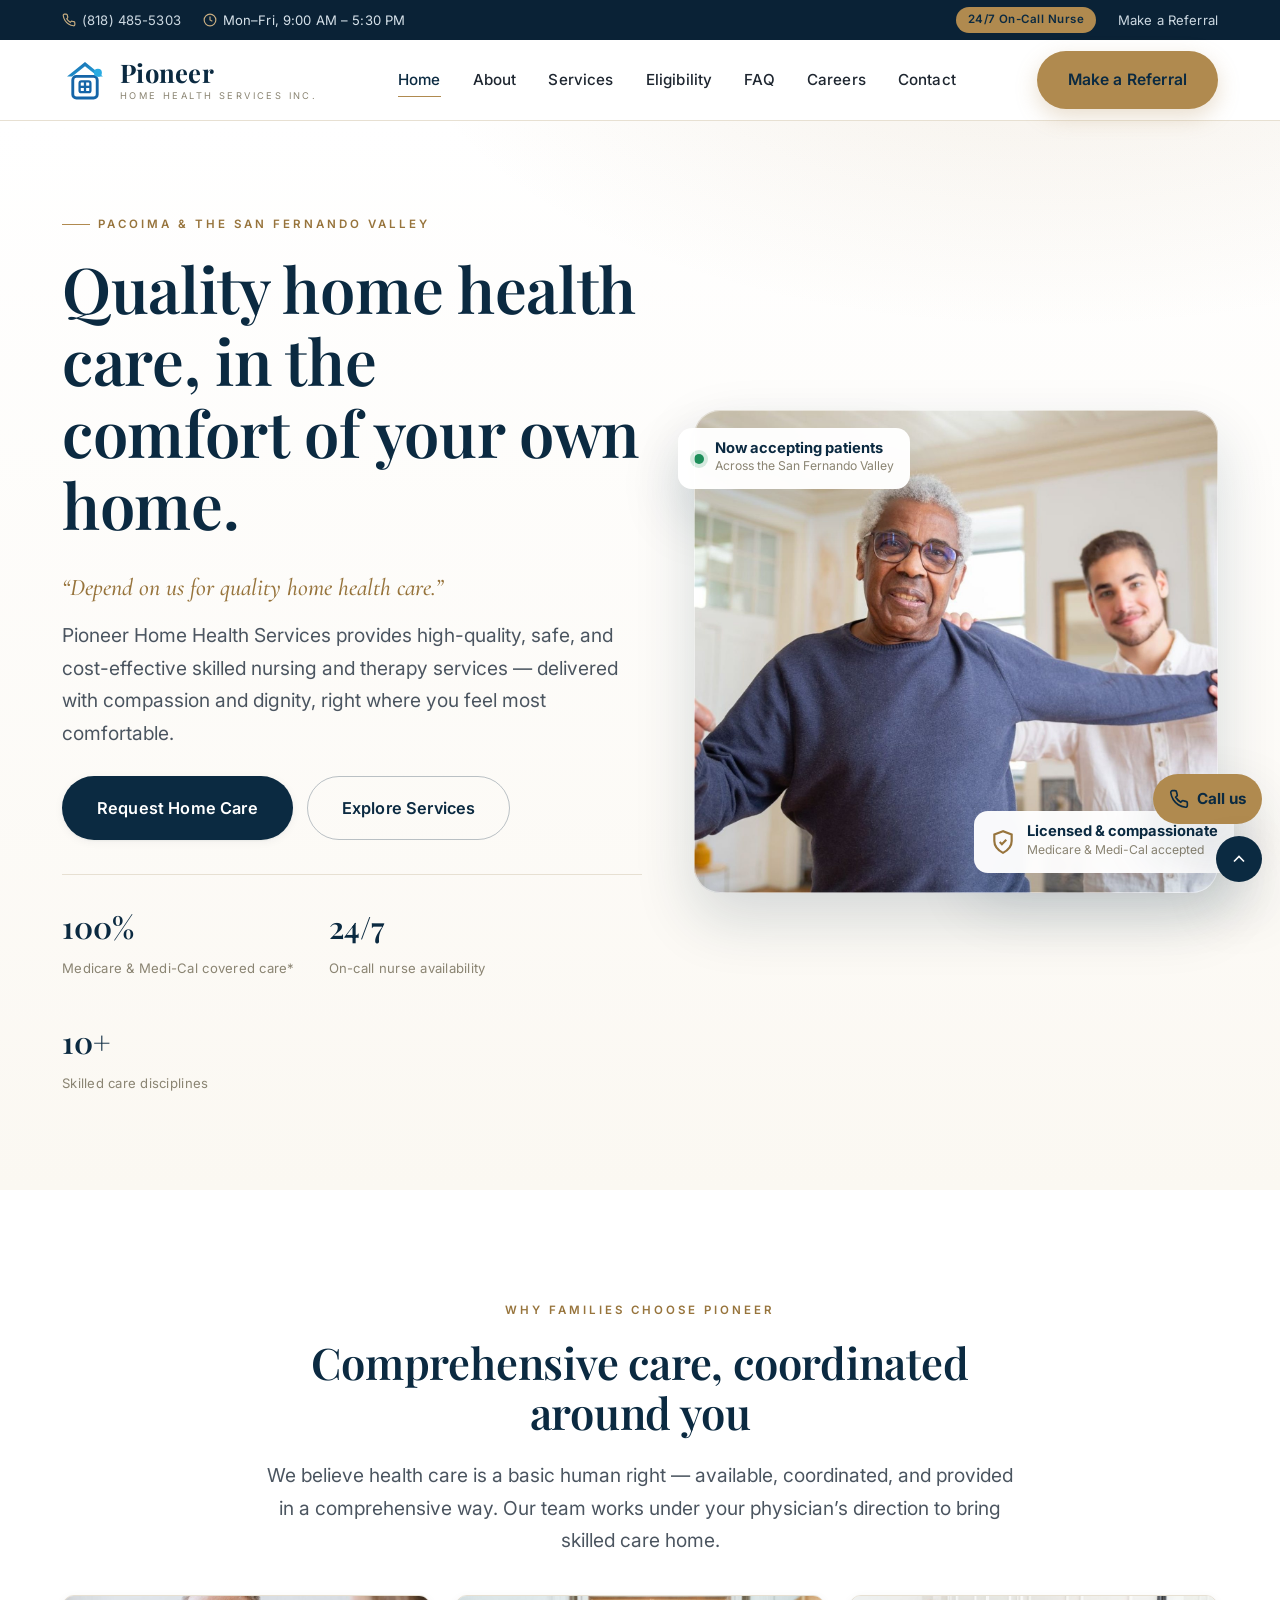
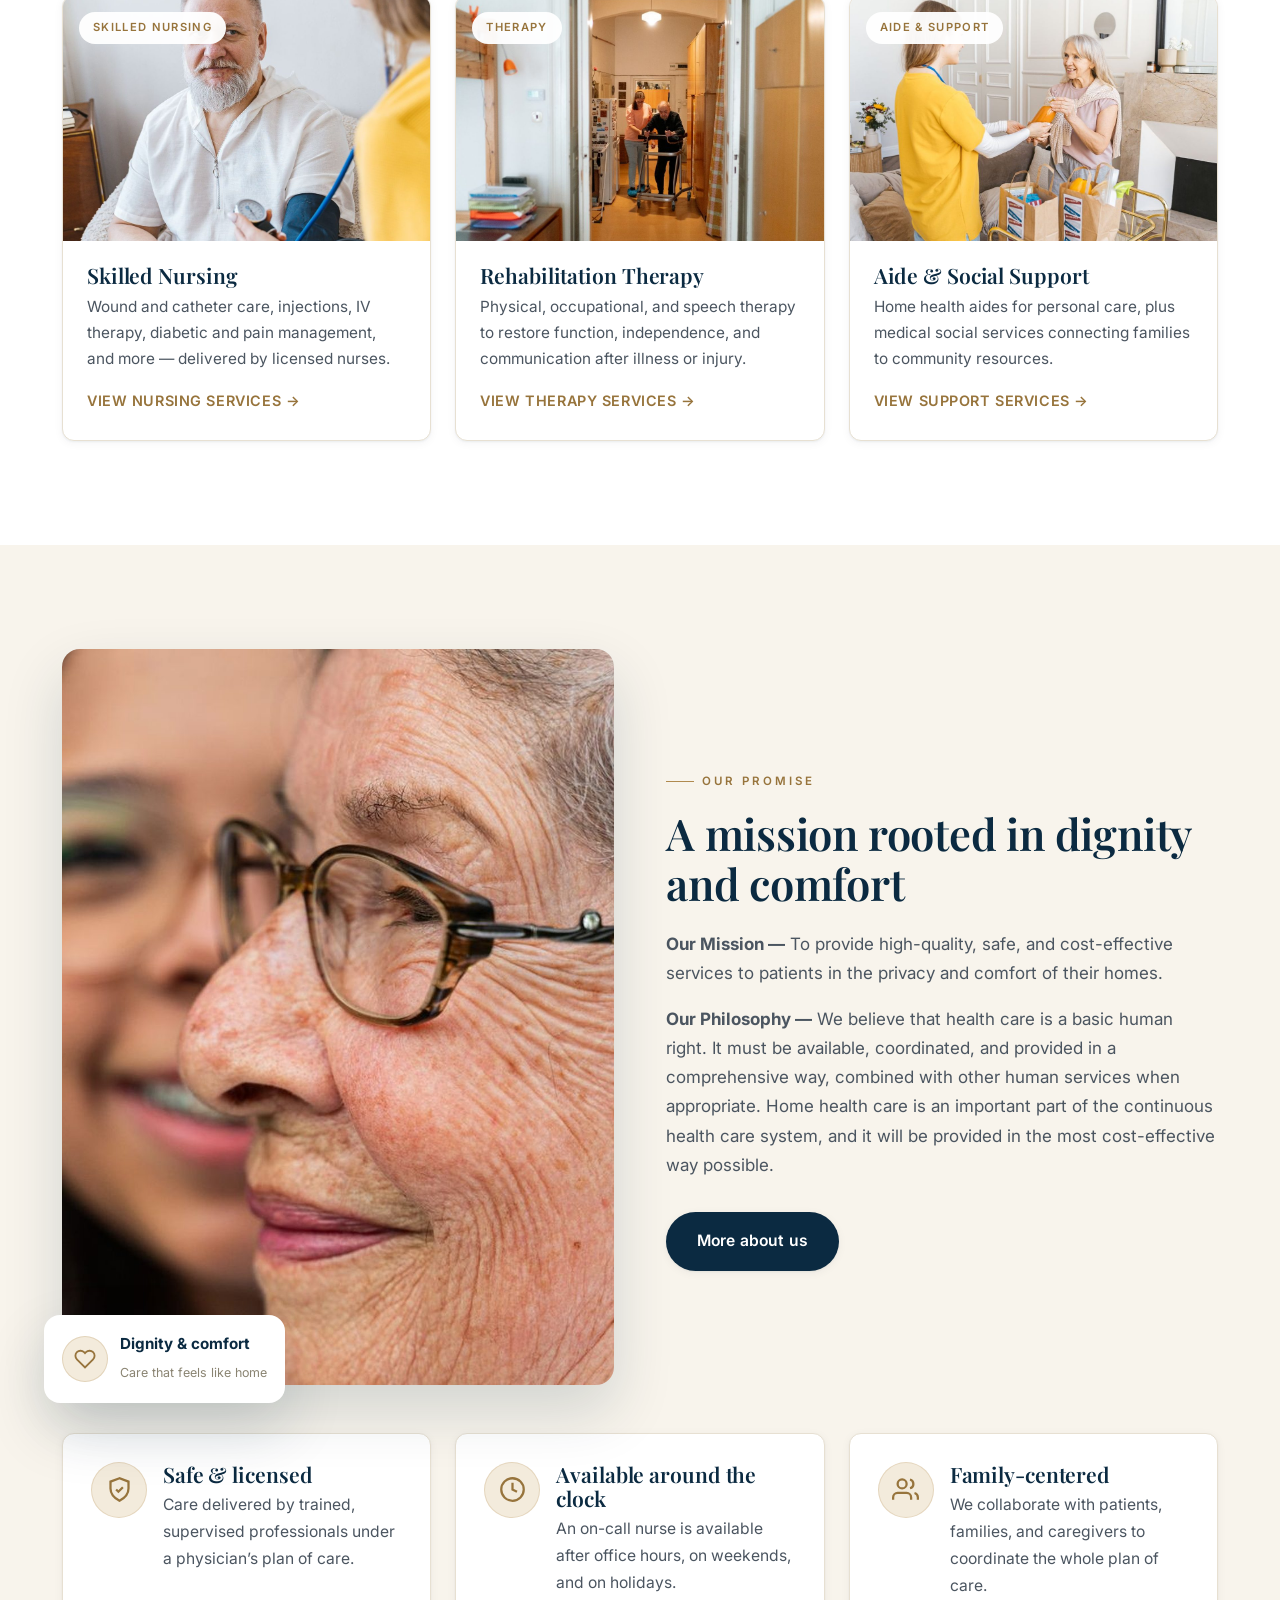
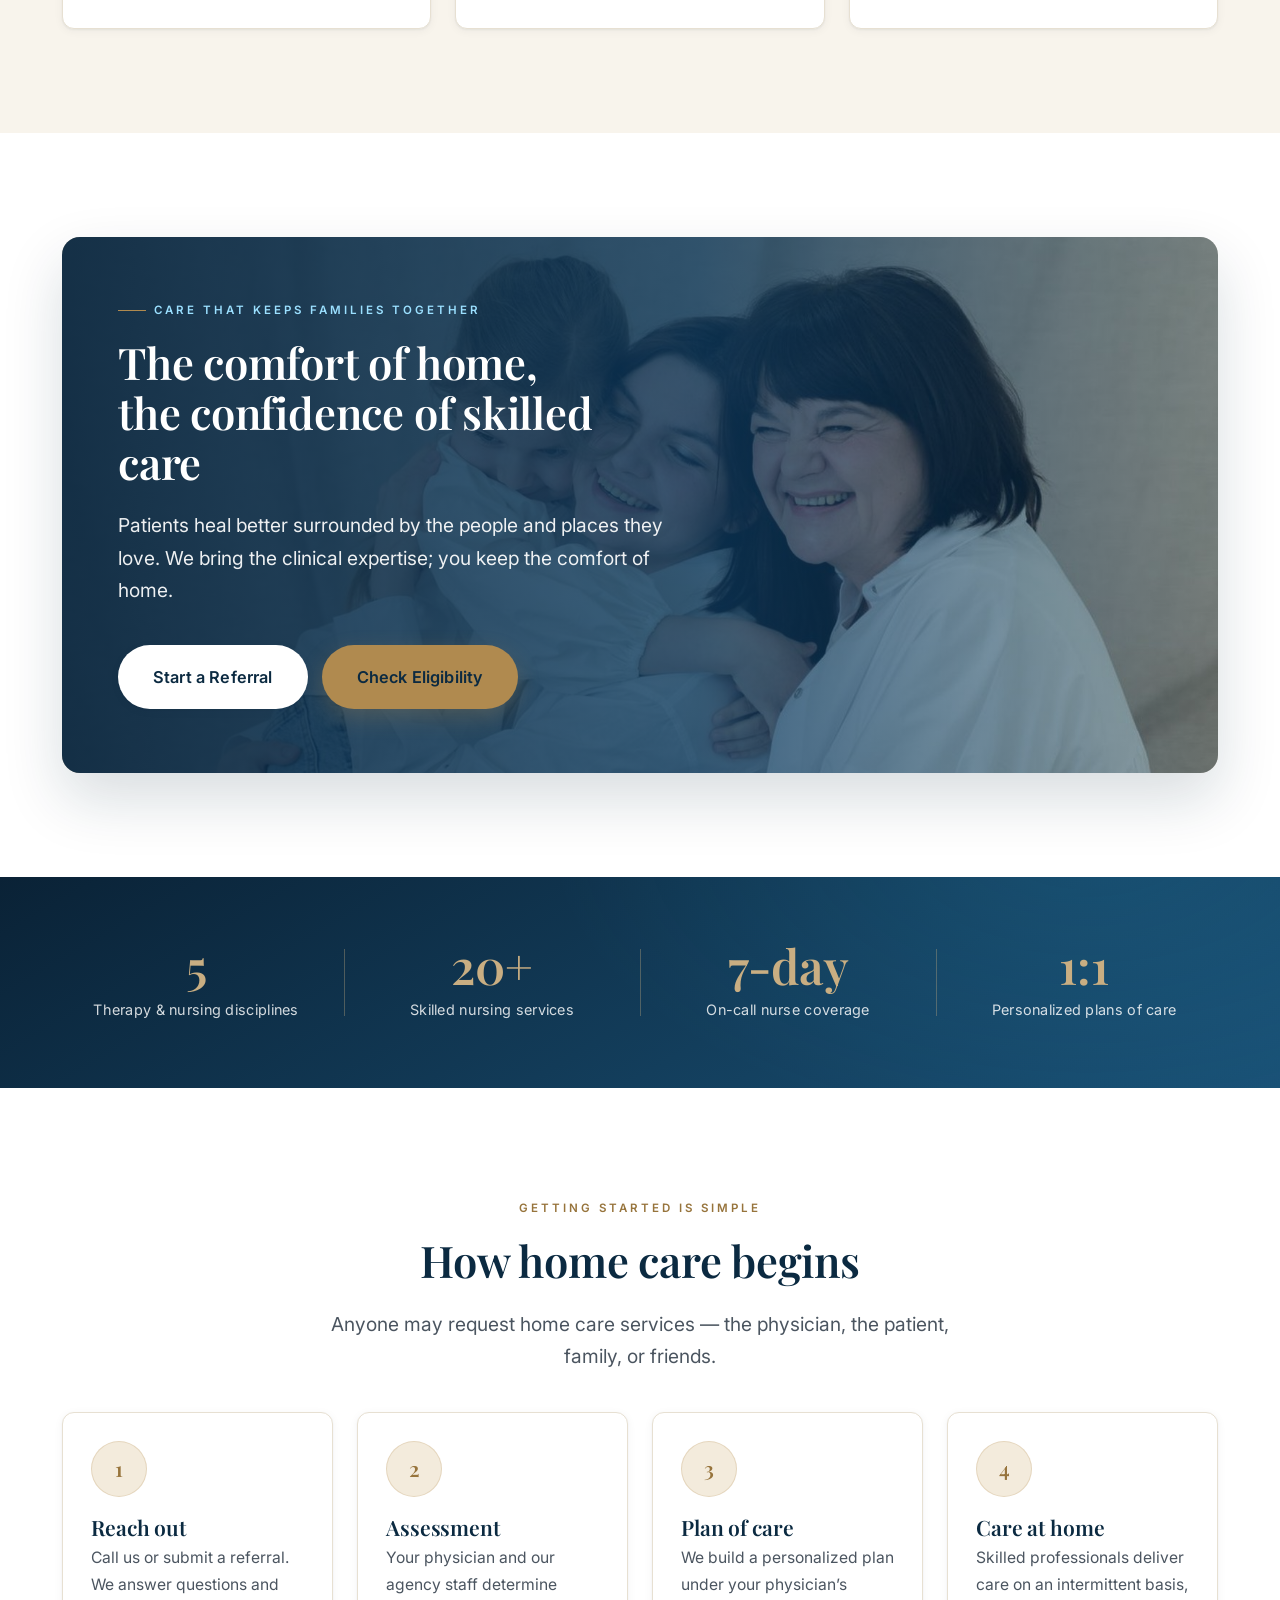
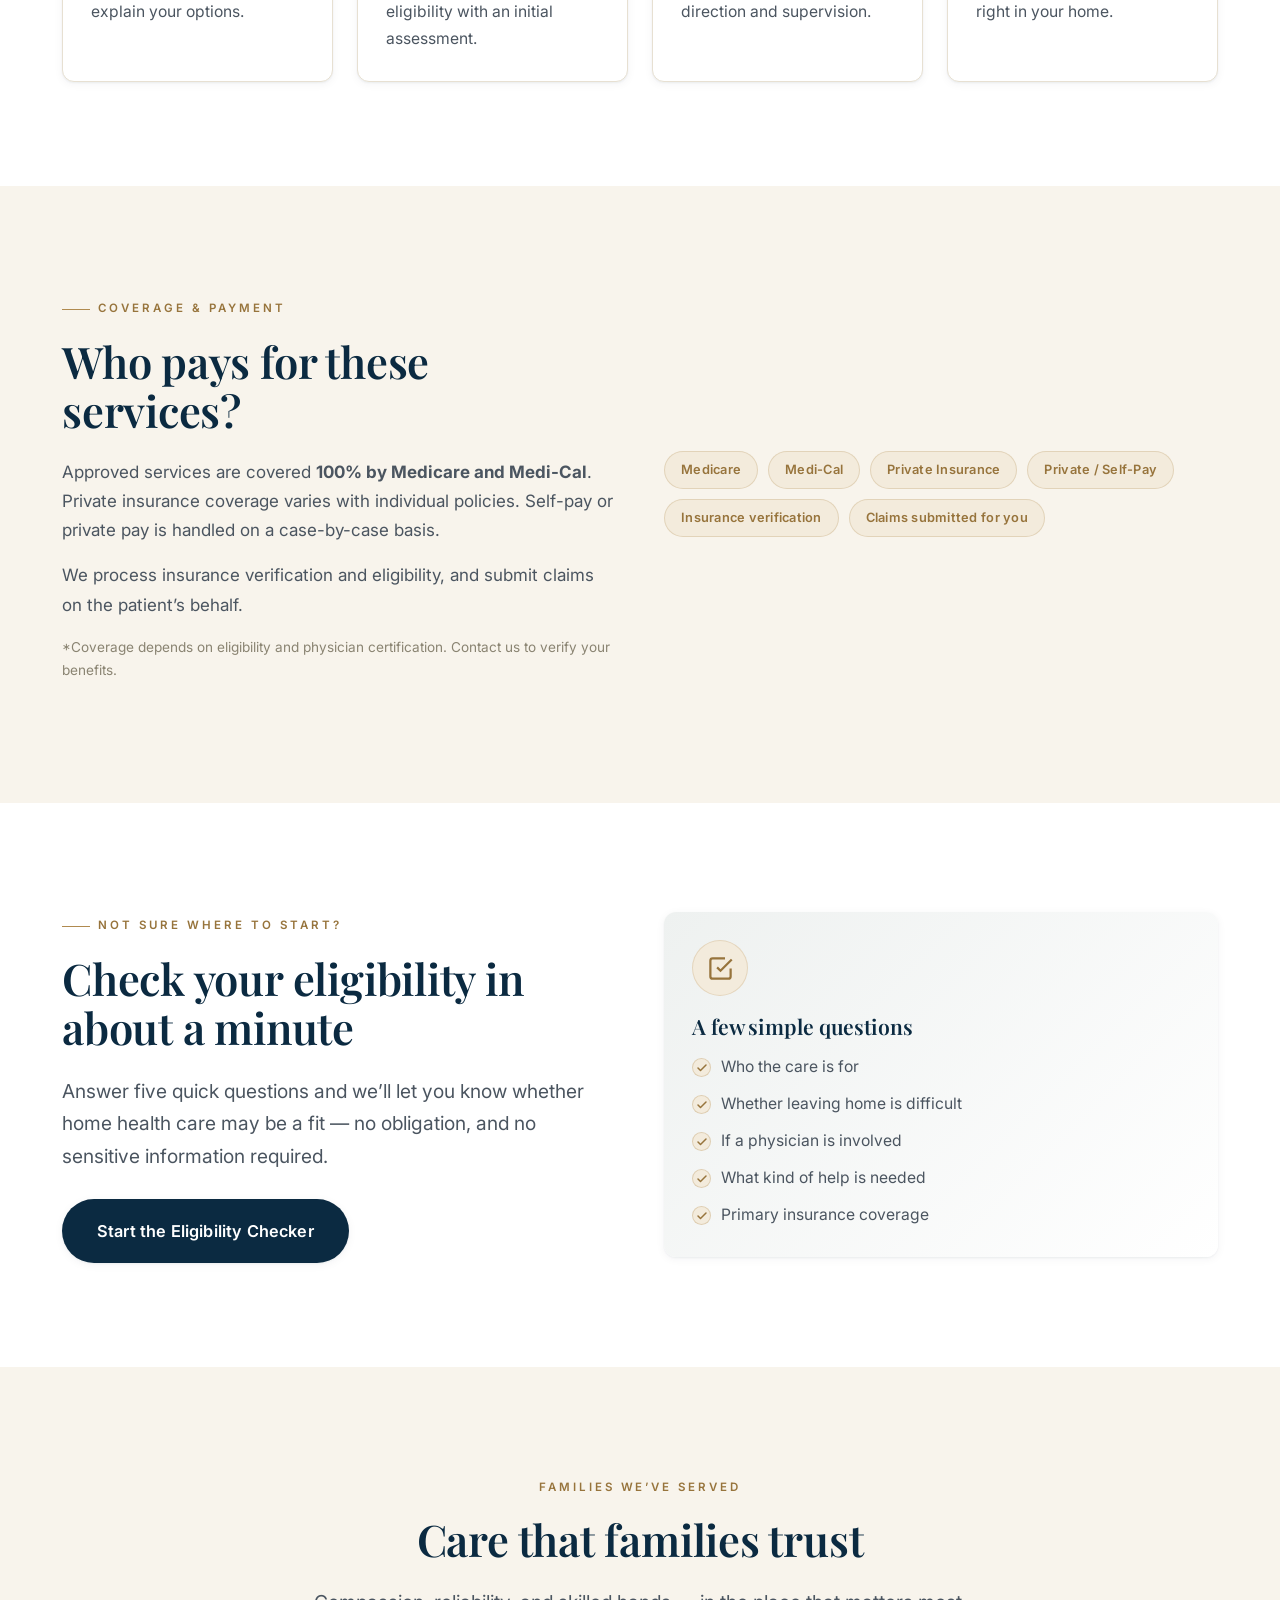
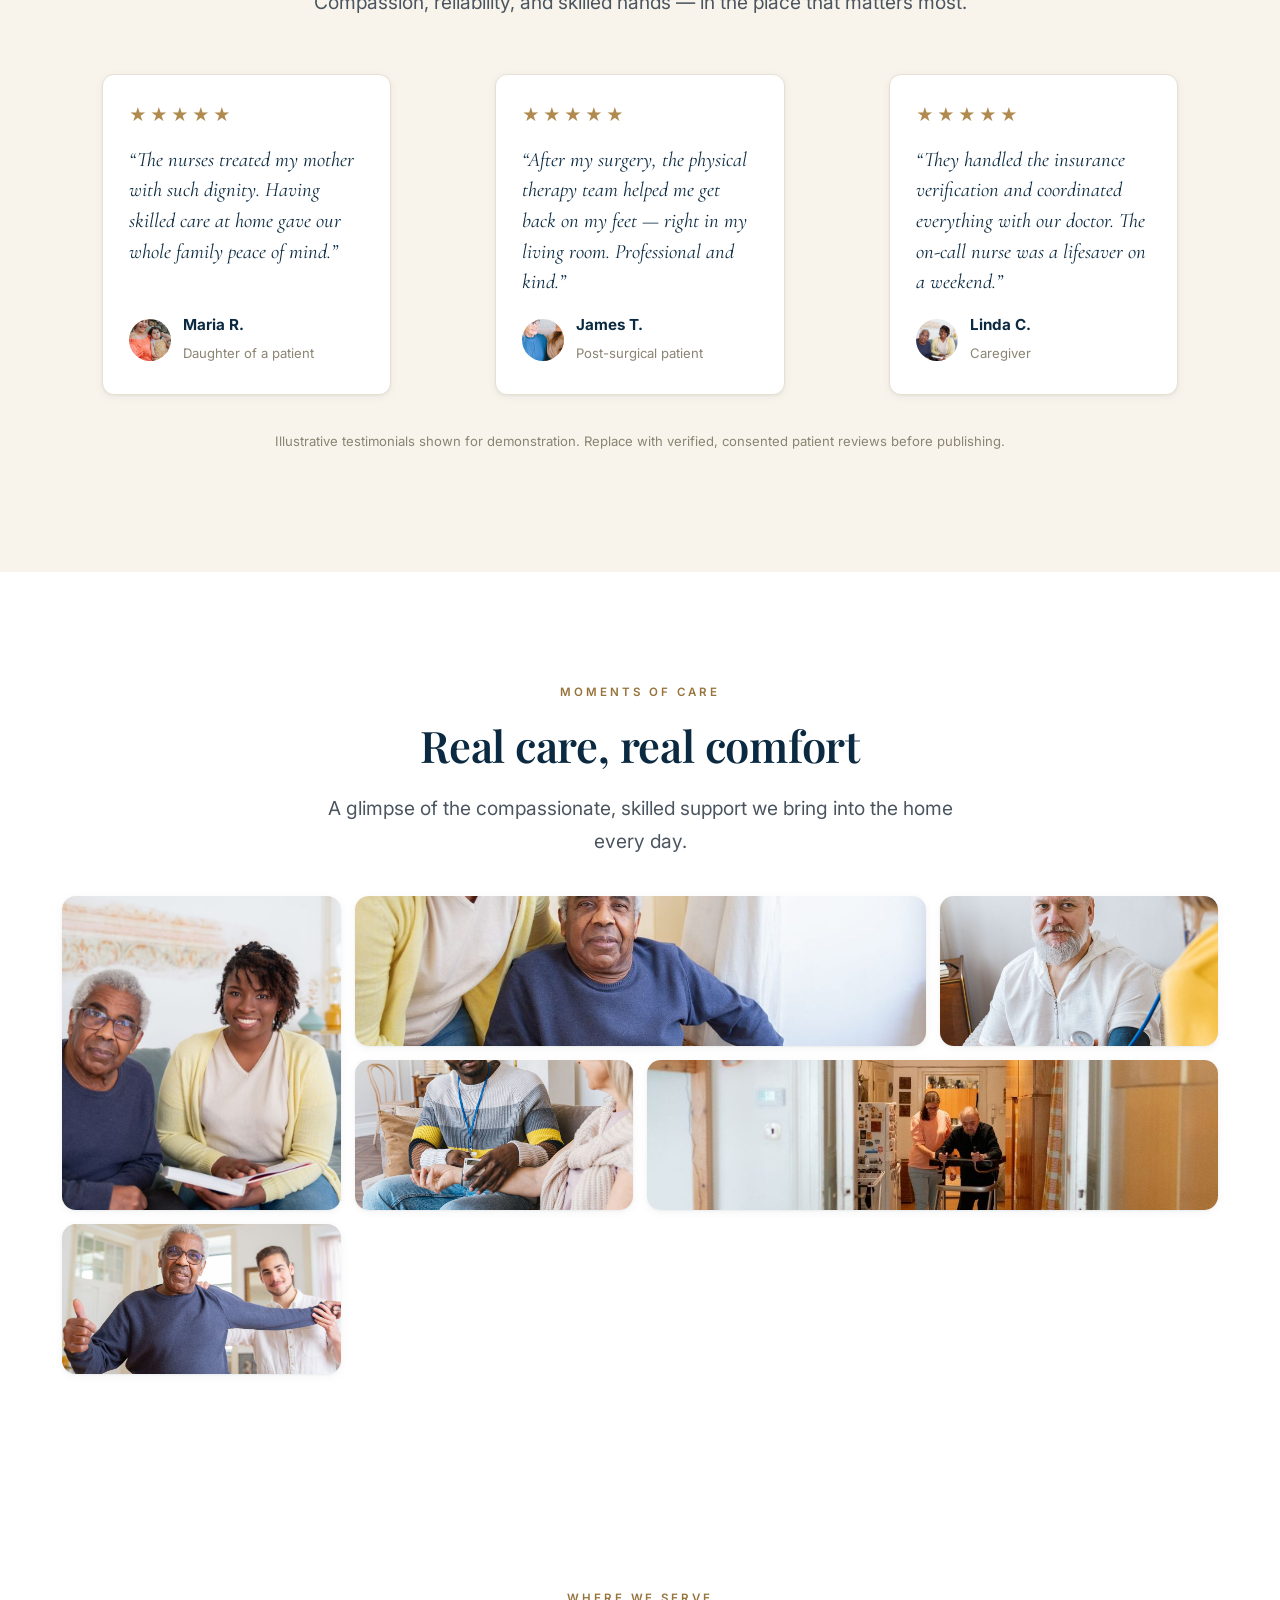
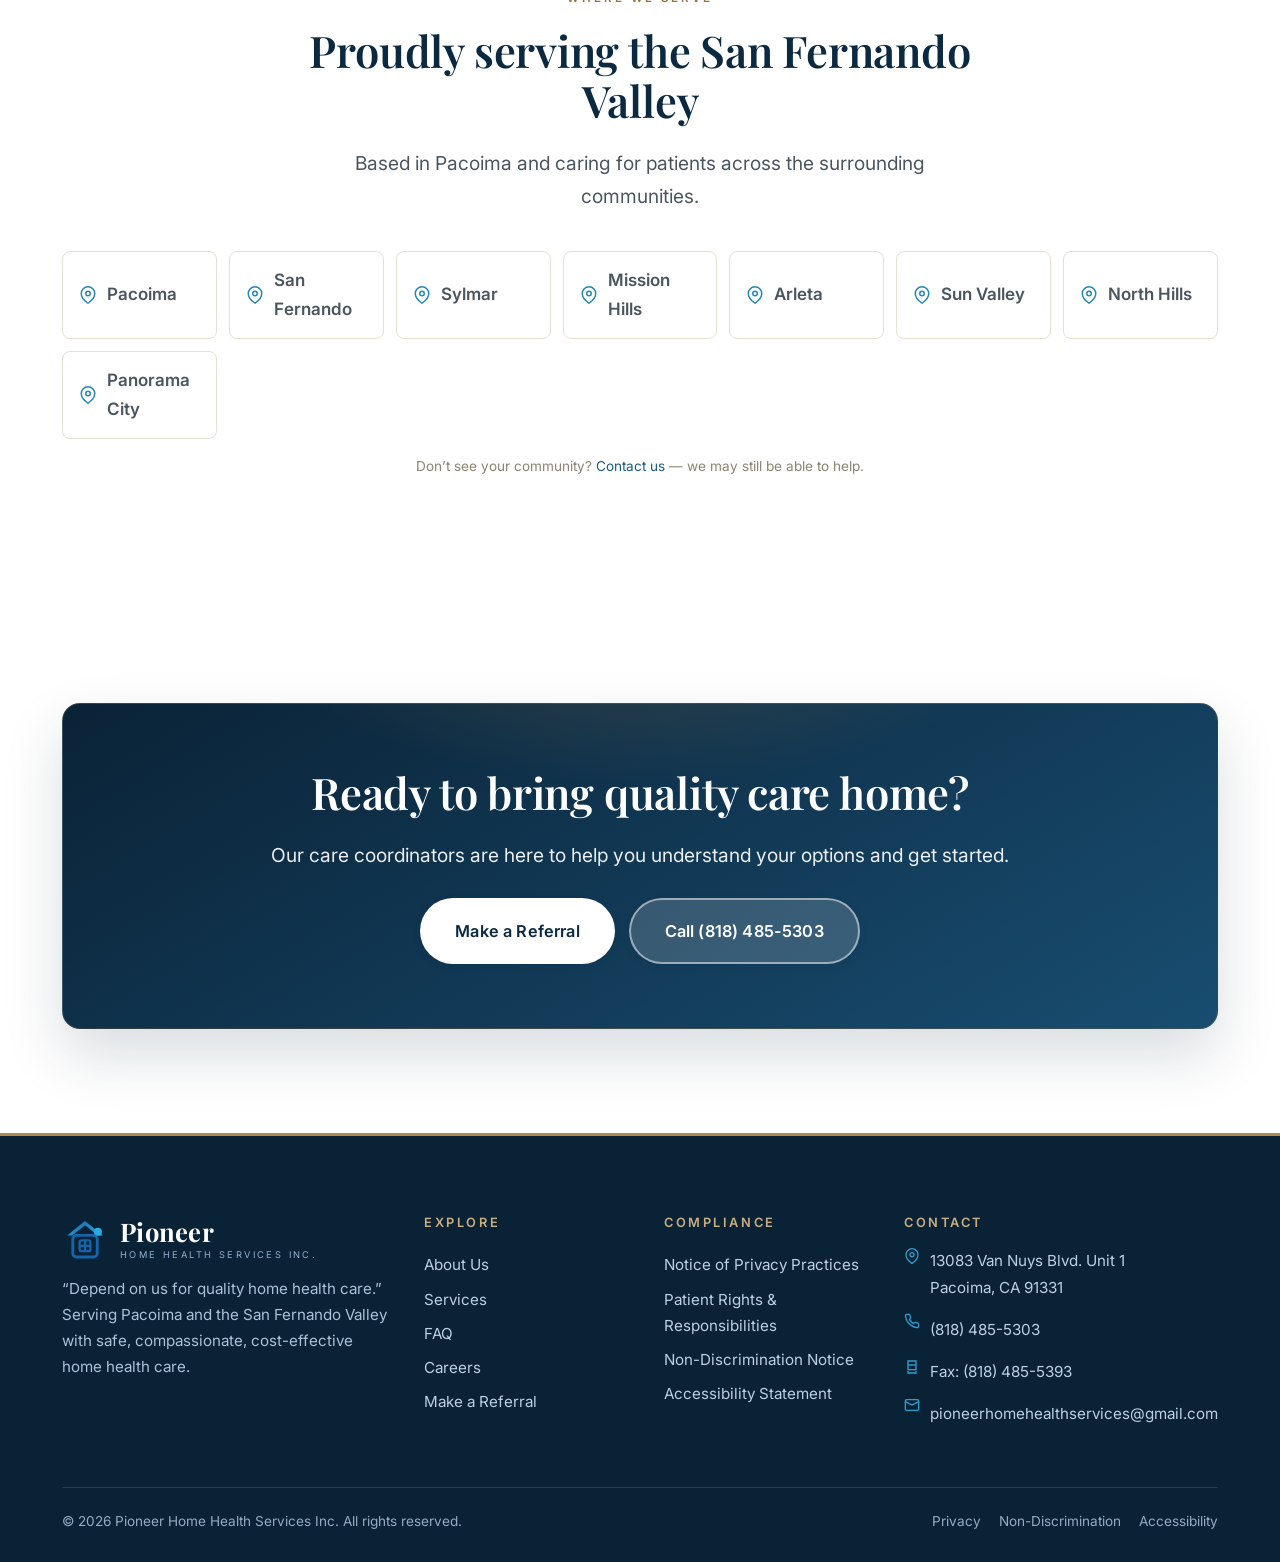
==== index.html @ 9b0f0564 "Pioneer Home Health Services — luxury website Static marketing/intake site: serif luxury design, rea" ====
<!DOCTYPE html>
<html lang="en">
<head>
<meta charset="UTF-8">
<meta name="viewport" content="width=device-width, initial-scale=1">
<title>Pioneer Home Health Services Inc. | Quality Home Health Care in Pacoima, CA</title>
<meta name="description" content="Pioneer Home Health Services Inc. provides high-quality, safe, cost-effective skilled nursing, physical, occupational and speech therapy, and home health aide care in the comfort of your home. Serving Pacoima and the San Fernando Valley.">
<meta name="theme-color" content="#1565A8">
<link rel="icon" href="assets/img/logo.svg" type="image/svg+xml">
<link rel="preconnect" href="https://fonts.googleapis.com">
<link rel="preconnect" href="https://fonts.gstatic.com" crossorigin>
<link href="https://fonts.googleapis.com/css2?family=Cormorant+Garamond:wght@500;600;700&family=Inter:wght@400;500;600;700&family=Playfair+Display:wght@500;600;700;800&display=swap" rel="stylesheet">
<link rel="stylesheet" href="assets/css/styles.css">
<script type="application/ld+json">
{
  "@context":"https://schema.org",
  "@type":"HomeAndConstructionBusiness",
  "additionalType":"https://schema.org/MedicalBusiness",
  "name":"Pioneer Home Health Services Inc.",
  "description":"Quality home health care including skilled nursing and therapy services.",
  "telephone":"+1-818-485-5303",
  "faxNumber":"+1-818-485-5393",
  "email":"pioneerhomehealthservices@gmail.com",
  "address":{"@type":"PostalAddress","streetAddress":"13083 Van Nuys Blvd. Unit 1","addressLocality":"Pacoima","addressRegion":"CA","postalCode":"91331","addressCountry":"US"},
  "openingHours":"Mo-Fr 09:00-17:30",
  "slogan":"Depend on us for quality home health care"
}
</script>
</head>
<body>
<a class="skip-link" href="#main">Skip to main content</a>

<!-- ===== HEADER ===== -->
<header class="site-header">
  <div class="topbar">
    <div class="container">
      <div class="topbar__left">
        <span class="topbar__item"><svg width="14" height="14" viewBox="0 0 24 24" fill="none" stroke="currentColor" stroke-width="2"><path d="M22 16.92v3a2 2 0 0 1-2.18 2 19.79 19.79 0 0 1-8.63-3.07 19.5 19.5 0 0 1-6-6 19.79 19.79 0 0 1-3.07-8.67A2 2 0 0 1 4.11 2h3a2 2 0 0 1 2 1.72c.13.96.36 1.9.7 2.81a2 2 0 0 1-.45 2.11L8.09 9.91a16 16 0 0 0 6 6l1.27-1.27a2 2 0 0 1 2.11-.45c.9.34 1.85.57 2.81.7A2 2 0 0 1 22 16.92z"/></svg><a href="tel:+18184855303">(818) 485-5303</a></span>
        <span class="topbar__item hide-sm"><svg width="14" height="14" viewBox="0 0 24 24" fill="none" stroke="currentColor" stroke-width="2"><circle cx="12" cy="12" r="10"/><polyline points="12 6 12 12 16 14"/></svg> Mon–Fri, 9:00 AM – 5:30 PM</span>
      </div>
      <div class="topbar__left">
        <span class="topbar__badge">24/7 On-Call Nurse</span>
        <span class="topbar__item hide-sm"><a href="referral.html">Make a Referral</a></span>
      </div>
    </div>
  </div>
  <div class="container">
    <nav class="nav" aria-label="Primary">
      <a class="brand" href="index.html" aria-label="Pioneer Home Health Services — Home">
        <img src="assets/img/logo.svg" alt="">
        <span class="brand__txt">
          <span class="brand__name">Pioneer</span>
          <span class="brand__sub">Home Health Services Inc.</span>
        </span>
      </a>
      <ul class="nav__links">
        <li><a href="index.html">Home</a></li>
        <li><a href="about.html">About</a></li>
        <li><a href="services.html">Services</a></li><li><a href="eligibility.html">Eligibility</a></li>
        <li><a href="faq.html">FAQ</a></li>
        <li><a href="careers.html">Careers</a></li>
        <li><a href="contact.html">Contact</a></li>
        <li><a class="btn btn--cyan" href="referral.html">Make a Referral</a></li>
      </ul>
      <div class="nav__cta">
        <a class="btn btn--cyan" href="referral.html">Make a Referral</a>
        <button class="nav__toggle" aria-label="Open menu" aria-controls="primary-menu" aria-expanded="false"><span></span></button>
      </div>
    </nav>
  </div>
</header>

<main id="main">

  <!-- ===== HERO ===== -->
  <section class="hero">
    <div class="container">
      <div class="hero__grid">
        <div>
          <span class="eyebrow">Pacoima &amp; the San Fernando Valley</span>
          <h1>Quality home health care, in the comfort&nbsp;of your own home.</h1>
          <p class="hero__tag">“Depend on us for quality home health care.”</p>
          <p class="lead">Pioneer Home Health Services provides high-quality, safe, and cost-effective skilled nursing and therapy services — delivered with compassion and dignity, right where you feel most comfortable.</p>
          <div class="hero__cta">
            <a class="btn btn--lg" href="referral.html">Request Home Care</a>
            <a class="btn btn--ghost btn--lg" href="services.html">Explore Services</a>
          </div>
          <div class="hero__trust">
            <div><strong>100%</strong><span>Medicare &amp; Medi-Cal covered care*</span></div>
            <div><strong>24/7</strong><span>On-call nurse availability</span></div>
            <div><strong>10+</strong><span>Skilled care disciplines</span></div>
          </div>
        </div>
        <div class="hero__art">
          <div class="hero__photo-wrap">
            <div class="hero__slideshow" role="img" aria-label="Happy older adults sharing joyful moments with their caregivers at home">
              <img class="hero__slide" src="assets/img/photos/hero.jpg" width="1500" height="1380" alt="">
              <img class="hero__slide" src="assets/img/photos/hero-2.jpg" loading="lazy" width="1500" height="1380" alt="">
              <img class="hero__slide" src="assets/img/photos/hero-3.jpg" loading="lazy" width="1500" height="1380" alt="">
            </div>
            <div class="hero__chip hero__chip--tl">
              <span class="dot-ok" aria-hidden="true"></span>
              <span><strong>Now accepting patients</strong><span>Across the San Fernando Valley</span></span>
            </div>
            <div class="hero__chip hero__chip--br">
              <svg width="26" height="26" viewBox="0 0 24 24" fill="none" stroke="currentColor" stroke-width="2"><path d="M12 2 4 5v6c0 5 3.4 8.5 8 11 4.6-2.5 8-6 8-11V5z"/><path d="m9 12 2 2 4-4"/></svg>
              <span><strong>Licensed &amp; compassionate</strong><span>Medicare &amp; Medi-Cal accepted</span></span>
            </div>
          </div>
        </div>
      </div>
    </div>
  </section>

  <!-- ===== INTRO / VALUE ===== -->
  <section class="section">
    <div class="container">
      <div class="center" style="max-width:760px;margin-inline:auto;">
        <span class="eyebrow">Why families choose Pioneer</span>
        <h2>Comprehensive care, coordinated around you</h2>
        <p class="lead mx-auto">We believe health care is a basic human right — available, coordinated, and provided in a comprehensive way. Our team works under your physician’s direction to bring skilled care home.</p>
      </div>

      <div class="grid grid--3 mt-4">
        <article class="pcard reveal">
          <div class="pcard__media"><span class="tag">Skilled Nursing</span><img src="assets/img/photos/nursing.jpg" loading="lazy" width="1100" height="820" alt="A nurse checking an older man's blood pressure at home"></div>
          <div class="pcard__body">
            <h3>Skilled Nursing</h3>
            <p>Wound and catheter care, injections, IV therapy, diabetic and pain management, and more — delivered by licensed nurses.</p>
            <a class="card__link" href="services.html#skilled-nursing">View nursing services →</a>
          </div>
        </article>
        <article class="pcard reveal">
          <div class="pcard__media"><span class="tag">Therapy</span><img src="assets/img/photos/ambulation.jpg" loading="lazy" width="1100" height="820" alt="A caregiver helping an older man walk safely at home during rehabilitation"></div>
          <div class="pcard__body">
            <h3>Rehabilitation Therapy</h3>
            <p>Physical, occupational, and speech therapy to restore function, independence, and communication after illness or injury.</p>
            <a class="card__link" href="services.html#therapy">View therapy services →</a>
          </div>
        </article>
        <article class="pcard reveal">
          <div class="pcard__media"><span class="tag">Aide &amp; Support</span><img src="assets/img/photos/aide.jpg" loading="lazy" width="1100" height="820" alt="A home health aide bringing groceries to a happy senior woman"></div>
          <div class="pcard__body">
            <h3>Aide &amp; Social Support</h3>
            <p>Home health aides for personal care, plus medical social services connecting families to community resources.</p>
            <a class="card__link" href="services.html#aide">View support services →</a>
          </div>
        </article>
      </div>
    </div>
  </section>

  <!-- ===== MISSION / PHILOSOPHY ===== -->
  <section class="section section--light">
    <div class="container">
      <div class="split reveal">
        <div class="split__media">
          <div class="media media--r34"><img src="assets/img/photos/about.jpg" loading="lazy" width="1200" height="1300" alt="A caregiver and a smiling older woman sharing a warm, tender moment"></div>
          <div class="badge-float">
            <span class="ic"><svg width="22" height="22" viewBox="0 0 24 24" fill="none" stroke="currentColor" stroke-width="2"><path d="M20.84 4.61a5.5 5.5 0 0 0-7.78 0L12 5.67l-1.06-1.06a5.5 5.5 0 1 0-7.78 7.78L12 21.23l8.84-8.84a5.5 5.5 0 0 0 0-7.78z"/></svg></span>
            <div><strong>Dignity &amp; comfort</strong><span>Care that feels like home</span></div>
          </div>
        </div>
        <div>
          <span class="eyebrow">Our promise</span>
          <h2>A mission rooted in dignity and comfort</h2>
          <p><strong>Our Mission —</strong> To provide high-quality, safe, and cost-effective services to patients in the privacy and comfort of their homes.</p>
          <p><strong>Our Philosophy —</strong> We believe that health care is a basic human right. It must be available, coordinated, and provided in a comprehensive way, combined with other human services when appropriate. Home health care is an important part of the continuous health care system, and it will be provided in the most cost-effective way possible.</p>
          <a class="btn mt-2" href="about.html">More about us</a>
        </div>
      </div>

      <div class="grid grid--3 mt-4" style="margin-top:48px;">
        <div class="feature card reveal">
          <div class="card__icon"><svg viewBox="0 0 24 24" fill="none" stroke="currentColor" stroke-width="2"><path d="M12 2 4 5v6c0 5 3.4 8.5 8 11 4.6-2.5 8-6 8-11V5z"/><path d="m9 12 2 2 4-4"/></svg></div>
          <div><h3>Safe &amp; licensed</h3><p>Care delivered by trained, supervised professionals under a physician’s plan of care.</p></div>
        </div>
        <div class="feature card reveal">
          <div class="card__icon"><svg viewBox="0 0 24 24" fill="none" stroke="currentColor" stroke-width="2"><circle cx="12" cy="12" r="10"/><path d="M12 6v6l4 2"/></svg></div>
          <div><h3>Available around the clock</h3><p>An on-call nurse is available after office hours, on weekends, and on holidays.</p></div>
        </div>
        <div class="feature card reveal">
          <div class="card__icon"><svg viewBox="0 0 24 24" fill="none" stroke="currentColor" stroke-width="2"><path d="M17 21v-2a4 4 0 0 0-4-4H5a4 4 0 0 0-4 4v2"/><circle cx="9" cy="7" r="4"/><path d="M23 21v-2a4 4 0 0 0-3-3.87"/><path d="M16 3.13a4 4 0 0 1 0 7.75"/></svg></div>
          <div><h3>Family-centered</h3><p>We collaborate with patients, families, and caregivers to coordinate the whole plan of care.</p></div>
        </div>
      </div>
    </div>
  </section>

  <!-- ===== CARE BAND (full-width photo) ===== -->
  <section class="section">
    <div class="container">
      <div class="care-band reveal">
        <img src="assets/img/photos/family.jpg" loading="lazy" alt="Three generations of a family embracing warmly at home">
        <div class="care-band__overlay">
          <span class="eyebrow" style="color:#9BE0FF">Care that keeps families together</span>
          <h2>The comfort of home, the confidence of skilled care</h2>
          <p class="lead" style="color:rgba(255,255,255,.92)">Patients heal better surrounded by the people and places they love. We bring the clinical expertise; you keep the comfort of home.</p>
          <div class="hero__cta" style="margin-top:22px;">
            <a class="btn btn--white btn--lg" href="referral.html">Start a Referral</a>
            <a class="btn btn--cyan btn--lg" href="eligibility.html">Check Eligibility</a>
          </div>
        </div>
      </div>
    </div>
  </section>

  <!-- ===== STATS BAND ===== -->
  <section class="section--tight section--brand">
    <div class="container">
      <div class="stats">
        <div class="reveal"><strong data-count="5">5</strong><span>Therapy &amp; nursing disciplines</span></div>
        <div class="reveal"><strong data-count="20" data-suffix="+">20+</strong><span>Skilled nursing services</span></div>
        <div class="reveal"><strong data-count="7" data-suffix="-day">7</strong><span>On-call nurse coverage</span></div>
        <div class="reveal"><strong>1:1</strong><span>Personalized plans of care</span></div>
      </div>
    </div>
  </section>

  <!-- ===== HOW IT WORKS ===== -->
  <section class="section">
    <div class="container">
      <div class="center" style="max-width:680px;margin-inline:auto;">
        <span class="eyebrow">Getting started is simple</span>
        <h2>How home care begins</h2>
        <p class="lead mx-auto">Anyone may request home care services — the physician, the patient, family, or friends.</p>
      </div>
      <div class="grid grid--4 mt-4">
        <article class="card reveal"><div class="card__icon">1</div><h3>Reach out</h3><p>Call us or submit a referral. We answer questions and explain your options.</p></article>
        <article class="card reveal"><div class="card__icon">2</div><h3>Assessment</h3><p>Your physician and our agency staff determine eligibility with an initial assessment.</p></article>
        <article class="card reveal"><div class="card__icon">3</div><h3>Plan of care</h3><p>We build a personalized plan under your physician’s direction and supervision.</p></article>
        <article class="card reveal"><div class="card__icon">4</div><h3>Care at home</h3><p>Skilled professionals deliver care on an intermittent basis, right in your home.</p></article>
      </div>
    </div>
  </section>

  <!-- ===== PAYMENT ===== -->
  <section class="section section--light">
    <div class="container">
      <div class="grid grid--2" style="align-items:center;gap:48px;">
        <div class="reveal">
          <span class="eyebrow">Coverage &amp; payment</span>
          <h2>Who pays for these services?</h2>
          <p>Approved services are covered <strong>100% by Medicare and Medi-Cal</strong>. Private insurance coverage varies with individual policies. Self-pay or private pay is handled on a case-by-case basis.</p>
          <p>We process insurance verification and eligibility, and submit claims on the patient’s behalf.</p>
          <p class="text-muted" style="font-size:.85rem;">*Coverage depends on eligibility and physician certification. Contact us to verify your benefits.</p>
        </div>
        <div class="pill-row reveal">
          <span class="pill">Medicare</span>
          <span class="pill">Medi-Cal</span>
          <span class="pill">Private Insurance</span>
          <span class="pill">Private / Self-Pay</span>
          <span class="pill">Insurance verification</span>
          <span class="pill">Claims submitted for you</span>
        </div>
      </div>
    </div>
  </section>

  <!-- ===== ELIGIBILITY PROMO ===== -->
  <section class="section">
    <div class="container">
      <div class="grid grid--2" style="align-items:center;gap:48px;">
        <div class="reveal">
          <span class="eyebrow">Not sure where to start?</span>
          <h2>Check your eligibility in about a minute</h2>
          <p class="lead">Answer five quick questions and we’ll let you know whether home health care may be a fit — no obligation, and no sensitive information required.</p>
          <div class="hero__cta">
            <a class="btn btn--lg" href="eligibility.html">Start the Eligibility Checker</a>
          </div>
        </div>
        <div class="reveal">
          <div class="card" style="background:linear-gradient(135deg,var(--brand-light),#fff);border:0;">
            <div class="card__icon"><svg viewBox="0 0 24 24" fill="none" stroke="currentColor" stroke-width="2"><path d="M9 11l3 3L22 4"/><path d="M21 12v7a2 2 0 0 1-2 2H5a2 2 0 0 1-2-2V5a2 2 0 0 1 2-2h11"/></svg></div>
            <h3>A few simple questions</h3>
            <ul class="checklist mt-2">
              <li>Who the care is for</li>
              <li>Whether leaving home is difficult</li>
              <li>If a physician is involved</li>
              <li>What kind of help is needed</li>
              <li>Primary insurance coverage</li>
            </ul>
          </div>
        </div>
      </div>
    </div>
  </section>

  <!-- ===== TESTIMONIALS ===== -->
  <section class="section section--light">
    <div class="container">
      <div class="center" style="max-width:680px;margin-inline:auto;">
        <span class="eyebrow">Families we’ve served</span>
        <h2>Care that families trust</h2>
        <p class="lead mx-auto">Compassion, reliability, and skilled hands — in the place that matters most.</p>
      </div>
      <div class="grid grid--3 mt-4">
        <figure class="tcard reveal">
          <div class="stars" aria-label="5 out of 5 stars">★★★★★</div>
          <blockquote>“The nurses treated my mother with such dignity. Having skilled care at home gave our whole family peace of mind.”</blockquote>
          <figcaption class="who"><span class="avatar"><img src="assets/img/photos/testi-1.jpg" loading="lazy" alt=""></span><div><strong>Maria R.</strong><span>Daughter of a patient</span></div></figcaption>
        </figure>
        <figure class="tcard reveal">
          <div class="stars" aria-label="5 out of 5 stars">★★★★★</div>
          <blockquote>“After my surgery, the physical therapy team helped me get back on my feet — right in my living room. Professional and kind.”</blockquote>
          <figcaption class="who"><span class="avatar"><img src="assets/img/photos/testi-2.jpg" loading="lazy" alt=""></span><div><strong>James T.</strong><span>Post-surgical patient</span></div></figcaption>
        </figure>
        <figure class="tcard reveal">
          <div class="stars" aria-label="5 out of 5 stars">★★★★★</div>
          <blockquote>“They handled the insurance verification and coordinated everything with our doctor. The on-call nurse was a lifesaver on a weekend.”</blockquote>
          <figcaption class="who"><span class="avatar"><img src="assets/img/photos/testi-3.jpg" loading="lazy" alt=""></span><div><strong>Linda C.</strong><span>Caregiver</span></div></figcaption>
        </figure>
      </div>
      <p class="center text-muted" style="font-size:.82rem;margin-top:18px;">Illustrative testimonials shown for demonstration. Replace with verified, consented patient reviews before publishing.</p>
    </div>
  </section>

  <!-- ===== GALLERY ===== -->
  <section class="section">
    <div class="container">
      <div class="center" style="max-width:680px;margin-inline:auto;">
        <span class="eyebrow">Moments of care</span>
        <h2>Real care, real comfort</h2>
        <p class="lead mx-auto">A glimpse of the compassionate, skilled support we bring into the home every day.</p>
      </div>
      <div class="gallery mt-4 reveal">
        <a class="g-tall" href="services.html"><img src="assets/img/photos/companionship.jpg" loading="lazy" alt="A caregiver reading with an older man on the couch"></a>
        <a class="g-wide" href="services.html#aide"><img src="assets/img/photos/diverse.jpg" loading="lazy" alt="A smiling caregiver assisting an older man at home"></a>
        <a href="services.html#skilled-nursing"><img src="assets/img/photos/nursing.jpg" loading="lazy" alt="A nurse taking an older man's blood pressure"></a>
        <a href="services.html#social-services"><img src="assets/img/photos/social.jpg" loading="lazy" alt="A caregiver talking warmly with a senior woman"></a>
        <a class="g-wide" href="services.html#physical-therapy"><img src="assets/img/photos/ambulation.jpg" loading="lazy" alt="A caregiver helping an older man walk safely at home"></a>
        <a href="services.html#therapy"><img src="assets/img/photos/therapy.jpg" loading="lazy" alt="An older man giving a thumbs up during therapy"></a>
      </div>
    </div>
  </section>

  <!-- ===== SERVICE AREA ===== -->
  <section class="section">
    <div class="container">
      <div class="center" style="max-width:680px;margin-inline:auto;">
        <span class="eyebrow">Where we serve</span>
        <h2>Proudly serving the San Fernando Valley</h2>
        <p class="lead mx-auto">Based in Pacoima and caring for patients across the surrounding communities.</p>
      </div>
      <div class="area-grid mt-4 reveal">
        <div class="area"><svg width="18" height="18" viewBox="0 0 24 24" fill="none" stroke="currentColor" stroke-width="2"><path d="M21 10c0 7-9 13-9 13s-9-6-9-13a9 9 0 0 1 18 0z"/><circle cx="12" cy="10" r="3"/></svg>Pacoima</div>
        <div class="area"><svg width="18" height="18" viewBox="0 0 24 24" fill="none" stroke="currentColor" stroke-width="2"><path d="M21 10c0 7-9 13-9 13s-9-6-9-13a9 9 0 0 1 18 0z"/><circle cx="12" cy="10" r="3"/></svg>San Fernando</div>
        <div class="area"><svg width="18" height="18" viewBox="0 0 24 24" fill="none" stroke="currentColor" stroke-width="2"><path d="M21 10c0 7-9 13-9 13s-9-6-9-13a9 9 0 0 1 18 0z"/><circle cx="12" cy="10" r="3"/></svg>Sylmar</div>
        <div class="area"><svg width="18" height="18" viewBox="0 0 24 24" fill="none" stroke="currentColor" stroke-width="2"><path d="M21 10c0 7-9 13-9 13s-9-6-9-13a9 9 0 0 1 18 0z"/><circle cx="12" cy="10" r="3"/></svg>Mission Hills</div>
        <div class="area"><svg width="18" height="18" viewBox="0 0 24 24" fill="none" stroke="currentColor" stroke-width="2"><path d="M21 10c0 7-9 13-9 13s-9-6-9-13a9 9 0 0 1 18 0z"/><circle cx="12" cy="10" r="3"/></svg>Arleta</div>
        <div class="area"><svg width="18" height="18" viewBox="0 0 24 24" fill="none" stroke="currentColor" stroke-width="2"><path d="M21 10c0 7-9 13-9 13s-9-6-9-13a9 9 0 0 1 18 0z"/><circle cx="12" cy="10" r="3"/></svg>Sun Valley</div>
        <div class="area"><svg width="18" height="18" viewBox="0 0 24 24" fill="none" stroke="currentColor" stroke-width="2"><path d="M21 10c0 7-9 13-9 13s-9-6-9-13a9 9 0 0 1 18 0z"/><circle cx="12" cy="10" r="3"/></svg>North Hills</div>
        <div class="area"><svg width="18" height="18" viewBox="0 0 24 24" fill="none" stroke="currentColor" stroke-width="2"><path d="M21 10c0 7-9 13-9 13s-9-6-9-13a9 9 0 0 1 18 0z"/><circle cx="12" cy="10" r="3"/></svg>Panorama City</div>
      </div>
      <p class="center text-muted" style="font-size:.85rem;margin-top:16px;">Don’t see your community? <a href="contact.html">Contact us</a> — we may still be able to help.</p>
    </div>
  </section>

  <!-- ===== CTA ===== -->
  <section class="section">
    <div class="container">
      <div class="cta-band reveal">
        <h2>Ready to bring quality care home?</h2>
        <p class="lead mx-auto" style="color:rgba(255,255,255,.92)">Our care coordinators are here to help you understand your options and get started.</p>
        <div class="hero__cta">
          <a class="btn btn--white btn--lg" href="referral.html">Make a Referral</a>
          <a class="btn btn--lg" href="tel:+18184855303" style="background:rgba(255,255,255,.16);border:2px solid rgba(255,255,255,.5)">Call (818) 485-5303</a>
        </div>
      </div>
    </div>
  </section>

</main>

<!-- ===== FOOTER ===== -->
<footer class="site-footer">
  <div class="container">
    <div class="footer-grid">
      <div class="footer-brand">
        <div class="brand">
          <img src="assets/img/logo.svg" alt="" style="height:46px">
          <span class="brand__txt"><span class="brand__name">Pioneer</span><span class="brand__sub">Home Health Services Inc.</span></span>
        </div>
        <p>“Depend on us for quality home health care.” Serving Pacoima and the San Fernando Valley with safe, compassionate, cost-effective home health care.</p>
      </div>
      <div>
        <h4>Explore</h4>
        <a href="about.html">About Us</a>
        <a href="services.html">Services</a>
        <a href="faq.html">FAQ</a>
        <a href="careers.html">Careers</a>
        <a href="referral.html">Make a Referral</a>
      </div>
      <div>
        <h4>Compliance</h4>
        <a href="compliance/privacy.html">Notice of Privacy Practices</a>
        <a href="compliance/patient-rights.html">Patient Rights &amp; Responsibilities</a>
        <a href="compliance/nondiscrimination.html">Non-Discrimination Notice</a>
        <a href="compliance/accessibility.html">Accessibility Statement</a>
      </div>
      <div>
        <h4>Contact</h4>
        <ul class="footer-contact" style="list-style:none;padding:0;margin:0">
          <li><svg width="16" height="16" viewBox="0 0 24 24" fill="none" stroke="currentColor" stroke-width="2"><path d="M21 10c0 7-9 13-9 13s-9-6-9-13a9 9 0 0 1 18 0z"/><circle cx="12" cy="10" r="3"/></svg><span>13083 Van Nuys Blvd. Unit 1<br>Pacoima, CA 91331</span></li>
          <li><svg width="16" height="16" viewBox="0 0 24 24" fill="none" stroke="currentColor" stroke-width="2"><path d="M22 16.92v3a2 2 0 0 1-2.18 2 19.79 19.79 0 0 1-8.63-3.07 19.5 19.5 0 0 1-6-6 19.79 19.79 0 0 1-3.07-8.67A2 2 0 0 1 4.11 2h3a2 2 0 0 1 2 1.72c.13.96.36 1.9.7 2.81a2 2 0 0 1-.45 2.11L8.09 9.91a16 16 0 0 0 6 6l1.27-1.27a2 2 0 0 1 2.11-.45c.9.34 1.85.57 2.81.7A2 2 0 0 1 22 16.92z"/></svg><a href="tel:+18184855303">(818) 485-5303</a></li>
          <li><svg width="16" height="16" viewBox="0 0 24 24" fill="none" stroke="currentColor" stroke-width="2"><rect x="6" y="9" width="12" height="7"/><path d="M6 18v3h12v-3"/><path d="M6 9V3h12v6"/></svg><span>Fax: (818) 485-5393</span></li>
          <li><svg width="16" height="16" viewBox="0 0 24 24" fill="none" stroke="currentColor" stroke-width="2"><rect x="2" y="4" width="20" height="16" rx="2"/><path d="m22 7-10 5L2 7"/></svg><a href="mailto:pioneerhomehealthservices@gmail.com">pioneerhomehealthservices@gmail.com</a></li>
        </ul>
      </div>
    </div>
    <div class="footer-bottom">
      <span>© <span data-year>2026</span> Pioneer Home Health Services Inc. All rights reserved.</span>
      <span class="footer-legal">
        <a href="compliance/privacy.html">Privacy</a>
        <a href="compliance/nondiscrimination.html">Non-Discrimination</a>
        <a href="compliance/accessibility.html">Accessibility</a>
      </span>
    </div>
  </div>
</footer>

<script src="assets/js/config.js"></script>
<script src="assets/js/main.js"></script>
</body>
</html>
---- assets/css/styles.css ----
/* =========================================================
   Pioneer Home Health Services Inc. — Design System
   ========================================================= */

:root {
  /* Luxury palette — deep navy, warm ivory, champagne gold */
  --brand-blue:   #1C5A82;   /* refined, muted trust blue */
  --brand-blue-600:#164B6D;
  --brand-navy:   #0B2A41;   /* deep, rich navy ink */
  --brand-navy-2: #0A2236;
  --brand-cyan:   #2E9ECF;   /* used sparingly */
  --brand-cyan-600:#2487B5;

  --gold:         #B08A4F;   /* champagne / antique gold accent */
  --gold-deep:    #97743C;
  --gold-soft:    #C9AE82;
  --gold-tint:    #F3EBDC;

  --brand-light:  #EEF1F0;   /* soft cool tint (icon chips) */
  --brand-light-2:#F8F4EC;   /* warm ivory section bg */
  --ivory:        #FBF8F2;
  --cream:        #FFFFFF;

  --ink:          #1E2630;   /* near-black, warm */
  --ink-soft:     #4B5560;
  --muted:        #8A8472;   /* warm taupe */
  --line:         #E7E0D2;   /* warm hairline */
  --line-cool:    #E4E9EC;
  --white:        #FFFFFF;
  --success:      #1E8E5A;
  --danger:       #B23A2E;

  --radius:       12px;
  --radius-sm:    8px;
  --radius-lg:    18px;
  --shadow-sm:    0 1px 2px rgba(11,42,65,.05), 0 2px 10px rgba(11,42,65,.05);
  --shadow:       0 10px 30px rgba(11,42,65,.09);
  --shadow-lg:    0 26px 60px rgba(11,42,65,.16);

  --container:    1200px;
  --header-h:     80px;

  --font:  "Inter", system-ui, -apple-system, "Segoe UI", Roboto, Helvetica, Arial, sans-serif;
  --serif: "Playfair Display", "Cormorant Garamond", Georgia, "Times New Roman", serif;
  --serif-alt: "Cormorant Garamond", Georgia, serif;
}

/* ---------- Reset ---------- */
*,*::before,*::after { box-sizing: border-box; }
html { scroll-behavior: smooth; -webkit-text-size-adjust: 100%; }
body {
  margin: 0;
  font-family: var(--font);
  color: var(--ink);
  background: var(--white);
  line-height: 1.72;
  font-size: 17px;
  -webkit-font-smoothing: antialiased;
  text-rendering: optimizeLegibility;
}
img { max-width: 100%; display: block; }
a { color: var(--brand-blue); text-decoration: none; transition: color .2s ease; }
a:hover { color: var(--gold-deep); }
h1,h2,h3,h4 { font-family: var(--serif); color: var(--brand-navy); line-height: 1.14; letter-spacing: -.005em; margin: 0 0 .5em; font-weight: 600; }
h1 { font-size: clamp(2.4rem, 5vw, 3.95rem); font-weight: 600; }
h2 { font-size: clamp(1.9rem, 3.4vw, 2.75rem); }
h3 { font-size: 1.32rem; font-weight: 600; }
h4 { font-size: 1.04rem; }
p { margin: 0 0 1rem; color: var(--ink-soft); }
ul { color: var(--ink-soft); }
::selection { background: var(--gold-soft); color: var(--brand-navy); }

/* ---------- Layout ---------- */
.container { width: 100%; max-width: var(--container); margin-inline: auto; padding-inline: 22px; }
.section { padding: 104px 0; }
.section--tight { padding: 64px 0; }
.section--light { background: var(--brand-light-2); }
.section--ivory { background: var(--ivory); }
.section--brand {
  background:
    radial-gradient(900px 500px at 85% -20%, rgba(46,158,207,.16), transparent 60%),
    linear-gradient(150deg, var(--brand-navy-2), var(--brand-blue) 120%);
  color: #fff;
}
.section--brand h1,.section--brand h2,.section--brand h3 { color: #fff; }
.section--brand p { color: rgba(255,255,255,.84); }

.eyebrow {
  display: inline-flex; align-items: center; gap: .7em;
  font-family: var(--font);
  text-transform: uppercase;
  letter-spacing: .26em;
  font-weight: 600;
  font-size: .72rem;
  color: var(--gold-deep);
  margin-bottom: 1.1rem;
}
.eyebrow::before {
  content: ""; width: 28px; height: 1px; background: var(--gold); display: inline-block;
}
.center .eyebrow::before, .eyebrow.no-rule::before { display: none; }
.center .eyebrow { display: inline-block; }
.section--brand .eyebrow { color: var(--gold-soft); }
.section--brand .eyebrow::before { background: var(--gold-soft); }
.lead { font-size: 1.2rem; line-height: 1.7; color: var(--ink-soft); max-width: 64ch; }
.center { text-align: center; }
.mx-auto { margin-inline: auto; }
.measure { max-width: 70ch; }

/* ---------- Buttons ---------- */
.btn {
  --bg: var(--brand-navy);
  --fg: #fff;
  display: inline-flex; align-items: center; gap: .6rem;
  background: var(--bg); color: var(--fg);
  font-family: var(--font); font-weight: 600; font-size: .98rem; letter-spacing: .01em;
  padding: 15px 30px; border-radius: 999px;
  border: 1.5px solid transparent; cursor: pointer;
  transition: transform .2s cubic-bezier(.2,.7,.2,1), box-shadow .2s ease, background .2s ease, color .2s ease;
  box-shadow: var(--shadow-sm);
}
.btn:hover { transform: translateY(-2px); box-shadow: var(--shadow); color:#fff; background: var(--brand-navy-2); }
/* champagne-gold call-to-action */
.btn--cyan, .btn--gold { --bg: var(--gold); color: var(--brand-navy); box-shadow: 0 8px 22px rgba(176,138,79,.28); }
.btn--cyan:hover, .btn--gold:hover { background: var(--gold-deep); color: #fff; }
.btn--ghost { background: transparent; color: var(--brand-navy); border-color: rgba(11,42,65,.28); box-shadow: none; }
.btn--ghost:hover { background: var(--brand-navy); color:#fff; border-color: var(--brand-navy); }
.btn--white { background:#fff; color: var(--brand-navy); }
.btn--white:hover { color: var(--brand-navy); background: var(--gold-tint); }
.btn--lg { padding: 17px 34px; font-size: 1.02rem; }
.btn--block { width:100%; justify-content:center; }

/* ---------- Header / Nav ---------- */
.site-header {
  position: sticky; top: 0; z-index: 100;
  background: rgba(255,255,255,.92);
  backdrop-filter: saturate(180%) blur(10px);
  border-bottom: 1px solid var(--line);
}
.topbar {
  background: var(--brand-navy-2); color: #d7e2ea;
  font-size: .82rem; letter-spacing: .01em;
}
.topbar .container { display: flex; justify-content: space-between; align-items: center; gap: 16px; height: 40px; }
.topbar a { color: #cdd9e2; }
.topbar a:hover { color: var(--gold-soft); }
.topbar__left { display:flex; gap: 22px; align-items:center; }
.topbar__item { display:inline-flex; align-items:center; gap:6px; }
.topbar__item svg { color: var(--gold-soft); }
.topbar__badge { background: var(--gold); color: var(--brand-navy); font-weight:600; padding:3px 12px; border-radius:999px; font-size:.72rem; letter-spacing:.04em; }

.nav { display: flex; align-items: center; justify-content: space-between; height: var(--header-h); gap: 20px; }
.brand { display: flex; align-items: center; gap: 12px; }
.brand img,.brand svg { height: 46px; width: auto; }
.brand__txt { display:flex; flex-direction:column; line-height:1; }
.brand__name { font-family: var(--serif); font-weight: 700; color: var(--brand-navy); font-size: 1.6rem; letter-spacing: .01em; line-height:1; }
.brand__sub { font-size: .58rem; color: var(--muted); text-transform: uppercase; letter-spacing: .26em; margin-top: 5px; }

.nav__links { display: flex; align-items: center; gap: 2px; list-style: none; margin: 0; padding: 0; }
.nav__links a {
  display: block; padding: 9px 15px; border-radius: 8px; position: relative;
  color: var(--ink); font-weight: 500; font-size: .95rem; letter-spacing: .01em;
}
.nav__links a::after {
  content:""; position:absolute; left:15px; right:15px; bottom:5px; height:1px;
  background: var(--gold); transform: scaleX(0); transform-origin:center; transition: transform .25s ease;
}
.nav__links a:hover { color: var(--brand-navy); background: transparent; }
.nav__links a:hover::after { transform: scaleX(1); }
.nav__links a.is-active { color: var(--brand-navy); }
.nav__links a.is-active::after { transform: scaleX(1); }
.nav__links .btn::after, .nav__links .btn:hover::after { display:none; }
/* On desktop the CTA lives in .nav__cta; hide the duplicate inside the link list */
@media (min-width: 821px) { .nav__links > li:last-child { display: none; } }
.nav__cta { display: flex; align-items: center; gap: 10px; }

.nav__toggle {
  display: none; background: none; border: 0; cursor: pointer;
  width: 44px; height: 44px; border-radius: 10px; align-items: center; justify-content: center;
}
.nav__toggle:hover { background: var(--brand-light); }
.nav__toggle span, .nav__toggle span::before, .nav__toggle span::after {
  content:""; display:block; width: 24px; height: 2.5px; background: var(--brand-navy); border-radius: 2px;
  transition: transform .2s ease, opacity .2s ease; position: relative;
}
.nav__toggle span::before { position:absolute; top:-7px; }
.nav__toggle span::after { position:absolute; top:7px; }
body.nav-open .nav__toggle span { background: transparent; }
body.nav-open .nav__toggle span::before { transform: translateY(7px) rotate(45deg); }
body.nav-open .nav__toggle span::after { transform: translateY(-7px) rotate(-45deg); }

/* ---------- Hero ---------- */
.hero { position: relative; overflow: hidden; background: var(--ivory); }
.hero__grid {
  display: grid; grid-template-columns: 1.05fr .95fr; gap: 52px; align-items: center;
  padding: 84px 0 92px;
}
.hero__art { position: relative; }
.hero__photo {
  border-radius: var(--radius-lg); box-shadow: var(--shadow-lg);
  width: 100%; aspect-ratio: 4/3.4; object-fit: cover;
}
.hero__badge {
  position: absolute; left: -18px; bottom: 26px;
  background: #fff; border-radius: var(--radius); box-shadow: var(--shadow-lg);
  padding: 16px 20px; display:flex; align-items:center; gap:12px; max-width: 270px;
}
.hero__badge .dot { width: 42px; height:42px; border-radius: 12px; background: var(--brand-light); display:grid; place-items:center; color: var(--brand-blue); }
.hero__badge strong { display:block; color: var(--brand-navy); font-size: .98rem; }
.hero__badge span { font-size: .8rem; color: var(--muted); }
.hero__tag { font-family: var(--serif-alt); font-style: italic; font-size: 1.5rem; line-height:1.3; color: var(--gold-deep); font-weight: 500; margin-bottom: 1rem; }
.hero__cta { display: flex; gap: 14px; flex-wrap: wrap; margin-top: 26px; }
.hero__trust { display:flex; gap: 26px; margin-top: 34px; flex-wrap: wrap; }
.hero__trust { gap: 34px; border-top: 1px solid var(--line); padding-top: 26px; }
.hero__trust div strong { font-family: var(--serif); display:block; color: var(--brand-navy); font-size: 1.9rem; font-weight:600; }
.hero__trust div span { font-size: .82rem; color: var(--muted); letter-spacing:.02em; }

/* ---------- Cards / grids ---------- */
.grid { display: grid; gap: 24px; }
.grid--2 { grid-template-columns: repeat(2,1fr); }
.grid--3 { grid-template-columns: repeat(3,1fr); }
.grid--4 { grid-template-columns: repeat(4,1fr); }

.card {
  background: #fff; border: 1px solid var(--line); border-radius: var(--radius);
  padding: 28px; box-shadow: var(--shadow-sm); transition: transform .18s ease, box-shadow .18s ease, border-color .18s ease;
}
.card:hover { transform: translateY(-4px); box-shadow: var(--shadow); border-color: #cfe0ee; }
.card__icon {
  width: 56px; height: 56px; border-radius: 50%;
  background: var(--gold-tint); color: var(--gold-deep);
  display: grid; place-items: center; margin-bottom: 18px;
  border: 1px solid rgba(176,138,79,.22); font-family: var(--serif); font-weight:600; font-size:1.3rem;
}
.card__icon svg { width: 27px; height: 27px; }
.card h3 { margin-bottom: .4rem; }
.card p { margin: 0; font-size: .98rem; }
.card__link { font-weight:600; font-size:.9rem; letter-spacing:.04em; text-transform:uppercase; color: var(--gold-deep); display:inline-flex; align-items:center; gap:7px; margin-top:16px; }
.card__link:hover { color: var(--brand-navy); gap: 11px; }

.feature { display:flex; gap:16px; }
.feature .card__icon { flex: 0 0 auto; margin: 0; }

/* service detail blocks */
.svc {
  background:#fff; border:1px solid var(--line); border-radius: var(--radius); overflow:hidden;
  box-shadow: var(--shadow-sm);
}
.svc__head {
  display:flex; align-items:center; gap:14px; padding: 22px 26px;
  background: linear-gradient(135deg, var(--brand-navy-2), var(--brand-blue));
  color:#fff; border-bottom: 2px solid var(--gold);
}
.svc__head svg { color: var(--gold-soft); }
.svc__head svg { width: 26px; height: 26px; }
.svc__head h3 { color:#fff; margin:0; font-size: 1.18rem; }
.svc__body { padding: 22px 24px; }
.checklist { list-style: none; margin:0; padding:0; display:grid; gap: 10px; }
.checklist li { display:flex; gap:10px; align-items:flex-start; color: var(--ink-soft); font-size: .98rem; }
.checklist li::before {
  content:""; flex:0 0 auto; margin-top: 4px; width: 19px; height: 19px; border-radius: 50%;
  background: var(--gold-tint); position: relative; border: 1px solid rgba(176,138,79,.3);
  background-image: url("data:image/svg+xml;utf8,<svg xmlns='http://www.w3.org/2000/svg' viewBox='0 0 24 24' fill='none' stroke='%2397743C' stroke-width='3' stroke-linecap='round' stroke-linejoin='round'><polyline points='20 6 9 17 4 12'/></svg>");
  background-size: 12px; background-repeat: no-repeat; background-position: center;
}

/* ---------- Page hero (interior) ---------- */
.page-hero {
  background: linear-gradient(135deg, var(--brand-navy), var(--brand-blue));
  color:#fff; padding: 64px 0 70px; position: relative; overflow: hidden;
}
.page-hero::after {
  content:""; position:absolute; right:-80px; top:-80px; width:320px; height:320px;
  background: radial-gradient(circle, rgba(41,171,226,.35), transparent 70%); border-radius:50%;
}
.page-hero h1 { color:#fff; margin-bottom: .5rem; }
.page-hero p { color: rgba(255,255,255,.85); max-width: 64ch; margin:0; }
.crumbs { font-size:.85rem; color:#bcd9f0; margin-bottom: 14px; }
.crumbs a { color:#bcd9f0; }
.crumbs a:hover { color:#fff; }

/* ---------- FAQ accordion ---------- */
.faq { max-width: 820px; margin-inline:auto; display:grid; gap: 14px; }
.faq__item { border:1px solid var(--line); border-radius: var(--radius); background:#fff; overflow:hidden; }
.faq__q {
  width:100%; text-align:left; background:none; border:0; cursor:pointer;
  padding: 20px 22px; font-size: 1.08rem; font-weight:700; color: var(--brand-navy);
  display:flex; justify-content:space-between; align-items:center; gap: 16px;
}
.faq__q { font-family: var(--serif); font-size: 1.18rem; }
.faq__q:hover { color: var(--gold-deep); }
.faq__q .chev { flex:0 0 auto; transition: transform .25s ease; color: var(--gold-deep); }
.faq__item.open .faq__q .chev { transform: rotate(180deg); }
.faq__a { max-height:0; overflow:hidden; transition: max-height .3s ease; }
.faq__a-inner { padding: 0 22px 20px; color: var(--ink-soft); }

/* ---------- Forms ---------- */
.form { display:grid; gap: 18px; }
.form__row { display:grid; gap: 18px; grid-template-columns: 1fr 1fr; }
.field { display:flex; flex-direction:column; gap: 7px; }
.field label { font-weight:700; font-size:.92rem; color: var(--brand-navy); }
.field label .req { color: var(--danger); }
.field input, .field select, .field textarea {
  font: inherit; font-size: 1rem; padding: 12px 14px; border:1.5px solid var(--line);
  border-radius: var(--radius-sm); background:#fff; color: var(--ink); transition: border-color .15s, box-shadow .15s;
}
.field input:focus, .field select:focus, .field textarea:focus {
  outline: none; border-color: var(--gold); box-shadow: 0 0 0 4px rgba(176,138,79,.16);
}
.field textarea { resize: vertical; min-height: 120px; }
.field .hint { font-size:.8rem; color: var(--muted); }
.field--error input, .field--error select, .field--error textarea { border-color: var(--danger); }
.field__err { color: var(--danger); font-size:.82rem; display:none; }
.field--error .field__err { display:block; }
.checkbox { display:flex; gap:10px; align-items:flex-start; font-size:.92rem; color: var(--ink-soft); }
.checkbox input { width:18px; height:18px; margin-top:3px; flex:0 0 auto; accent-color: var(--brand-blue); }
.form__note { font-size:.84rem; color: var(--muted); }
.form-card {
  background:#fff; border:1px solid var(--line); border-radius: var(--radius-lg);
  padding: 34px; box-shadow: var(--shadow);
}
.form-status { border-radius: var(--radius-sm); padding: 14px 16px; font-weight:600; display:none; }
.form-status.show { display:block; }
.form-status--ok { background:#e6f6ee; color: var(--success); border:1px solid #bce6d0; }
.form-status--err { background:#fcebe9; color: var(--danger); border:1px solid #f3c9c4; }

/* ---------- Info / contact ---------- */
.info-list { list-style:none; margin:0; padding:0; display:grid; gap: 20px; }
.info-list li { display:flex; gap:16px; align-items:flex-start; }
.info-list .ic { flex:0 0 auto; width:50px; height:50px; border-radius:50%; background: var(--gold-tint); color: var(--gold-deep); border:1px solid rgba(176,138,79,.22); display:grid; place-items:center; }
.info-list strong { display:block; color: var(--brand-navy); }
.info-list span, .info-list a { color: var(--ink-soft); font-size:.98rem; }

.map-embed { border:0; width:100%; height:100%; min-height: 340px; border-radius: var(--radius); }

/* ---------- Stats band ---------- */
.stats { display:grid; grid-template-columns: repeat(4,1fr); gap: 28px; text-align:center; }
.stats div { position: relative; }
.stats div + div::before { content:""; position:absolute; left:-14px; top:8px; bottom:8px; width:1px; background: rgba(201,174,130,.35); }
.stats div strong { font-family: var(--serif); display:block; font-size: 3rem; font-weight:600; color: var(--gold-soft); line-height:1; margin-bottom:6px; }
.stats div span { color: rgba(255,255,255,.82); font-size:.9rem; letter-spacing:.02em; }

/* ---------- CTA band ---------- */
.cta-band {
  position: relative; overflow: hidden;
  background:
    radial-gradient(600px 300px at 50% -40%, rgba(176,138,79,.28), transparent 70%),
    linear-gradient(150deg, var(--brand-navy-2), var(--brand-blue) 130%);
  border-radius: var(--radius-lg); padding: 64px 48px; color:#fff; text-align:center;
  box-shadow: var(--shadow-lg); border: 1px solid rgba(176,138,79,.25);
}
.cta-band h2 { color:#fff; }
.cta-band p { color: rgba(255,255,255,.9); }
.cta-band .hero__cta { justify-content:center; }

/* ---------- Pills ---------- */
.pill { display:inline-flex; align-items:center; gap:6px; background: var(--gold-tint); color: var(--gold-deep); border:1px solid rgba(176,138,79,.25); font-weight:600; font-size:.8rem; letter-spacing:.02em; padding:7px 16px; border-radius:999px; }
.pill-row { display:flex; flex-wrap:wrap; gap:10px; }

/* ---------- Footer ---------- */
.site-footer { background: var(--brand-navy-2); color:#c4d2dc; padding: 80px 0 28px; border-top: 3px solid var(--gold); }
.site-footer h4 { font-family: var(--font); color: var(--gold-soft); font-size: .8rem; text-transform: uppercase; letter-spacing: .2em; margin-bottom: 18px; font-weight:600; }
.footer-grid { display:grid; grid-template-columns: 1.6fr 1fr 1fr 1.2fr; gap: 36px; }
.footer-grid a { color:#bcd0e3; display:block; padding: 4px 0; font-size:.95rem; }
.footer-grid a:hover { color:#fff; }
.footer-brand .brand__name { color:#fff; }
.footer-brand .brand__sub { color:#8fb2cf; }
.footer-brand p { color:#a9c2d8; font-size:.95rem; margin-top: 14px; }
.footer-contact li { display:flex; gap:10px; margin-bottom: 12px; color:#bcd0e3; font-size:.95rem; }
.footer-contact svg { flex:0 0 auto; color: var(--brand-cyan); }
.footer-bottom {
  border-top: 1px solid rgba(255,255,255,.12); margin-top: 44px; padding-top: 22px;
  display:flex; justify-content:space-between; gap:16px; flex-wrap:wrap; font-size:.85rem; color:#92acc4;
}
.footer-bottom a { color:#92acc4; }
.footer-bottom a:hover { color:#fff; }
.footer-legal { display:flex; gap:18px; flex-wrap:wrap; }

/* ---------- Utilities ---------- */
.mt-0{margin-top:0}.mb-0{margin-bottom:0}.mt-1{margin-top:.5rem}.mt-2{margin-top:1rem}.mt-3{margin-top:1.6rem}.mt-4{margin-top:2.4rem}
.text-muted{color:var(--muted)}
.divider{height:1px;background:var(--line);border:0;margin:0}
.sr-only{position:absolute;width:1px;height:1px;padding:0;margin:-1px;overflow:hidden;clip:rect(0,0,0,0);border:0;}
.skip-link{position:absolute;left:-999px;top:0;background:#fff;color:var(--brand-blue);padding:10px 16px;border-radius:0 0 8px 0;z-index:200;font-weight:700;}
.skip-link:focus{left:0;}
.prose p{max-width:72ch}
.prose h2{margin-top:2.2rem}
.prose h3{margin-top:1.6rem}
.prose ul{padding-left:1.2rem}
.prose li{margin-bottom:.5rem}
.callout{background:var(--gold-tint);border-left:3px solid var(--gold);border-radius:8px;padding:20px 24px;margin:1.4rem 0;}
.callout p{margin:0;color:var(--ink-soft)}
.badge-emergency{background:#fdecea;border:1px solid #f5c6c0;color:#9b291c;border-radius:10px;padding:14px 18px;font-weight:600;}

/* ---------- Animations ---------- */
@media (prefers-reduced-motion: no-preference) {
  .reveal { opacity:0; transform: translateY(18px); transition: opacity .6s ease, transform .6s ease; }
  .reveal.in { opacity:1; transform:none; }
}

/* =========================================================
   Photographic / premium components
   ========================================================= */

/* Generic media frame */
.media { border-radius: var(--radius-lg); overflow: hidden; box-shadow: var(--shadow-lg); position: relative; background: var(--brand-light); }
.media img { width: 100%; height: 100%; object-fit: cover; display: block; transition: transform .6s cubic-bezier(.2,.7,.2,1); }
.media:hover img { transform: scale(1.04); }
.media--r43 { aspect-ratio: 4/3; }
.media--r11 { aspect-ratio: 1/1; }
.media--r34 { aspect-ratio: 3/4; }
.media--r169 { aspect-ratio: 16/9; }

/* Hero photo upgrade */
.hero { background:
  radial-gradient(1100px 560px at 82% -12%, rgba(176,138,79,.14), transparent 60%),
  linear-gradient(180deg, #fff, var(--ivory)); }
.hero__photo-wrap { position: relative; }
.hero__photo { border-radius: 26px; box-shadow: var(--shadow-lg); width: 100%; aspect-ratio: 1/.92; object-fit: cover; }
.hero__photo-wrap::after {
  content:""; position:absolute; inset:0; border-radius:26px; pointer-events:none; z-index:2;
  box-shadow: inset 0 0 0 1px rgba(255,255,255,.5);
}
/* Cinematic cross-fading hero slideshow with Ken Burns zoom */
.hero__slideshow { position: relative; width:100%; aspect-ratio: 1/.92; border-radius:26px; overflow:hidden; box-shadow: var(--shadow-lg); background: var(--brand-light) url("../img/photos/hero.jpg") center/cover no-repeat; }
.hero__slide {
  position:absolute; inset:0; width:100%; height:100%; object-fit:cover;
  opacity:0; transform: scale(1.06); will-change: opacity, transform;
  animation: heroKen 21s infinite both;
}
.hero__slide:nth-child(1){ animation-delay: 0s; }
.hero__slide:nth-child(2){ animation-delay: 7s; }
.hero__slide:nth-child(3){ animation-delay: 14s; }
@keyframes heroKen {
  0%   { opacity:0; transform: scale(1.02); }
  4%   { opacity:1; }
  29%  { opacity:1; }
  33%  { opacity:0; transform: scale(1.10); }
  100% { opacity:0; transform: scale(1.10); }
}
@media (prefers-reduced-motion: reduce) {
  .hero__slide { animation: none; opacity:0; transform:none; }
  .hero__slide:nth-child(1){ opacity:1; }
}
.hero__chip {
  position:absolute; background:rgba(255,255,255,.96); backdrop-filter: blur(6px);
  border-radius:14px; box-shadow: var(--shadow-lg); padding:12px 16px; display:flex; align-items:center; gap:11px;
}
.hero__chip svg { color: var(--gold-deep); }
.hero__chip strong { display:block; color: var(--brand-navy); font-size:.92rem; line-height:1.1; }
.hero__chip span { font-size:.76rem; color: var(--muted); }
.hero__chip--tl { top:18px; left:-16px; }
.hero__chip--br { bottom:20px; right:-16px; }
.hero__chip .dot-ok { width:10px;height:10px;border-radius:50%;background:var(--success);box-shadow:0 0 0 4px rgba(30,142,90,.18); }

/* Page hero with photo background */
.page-hero--photo { padding: 92px 0 84px; }
.page-hero--photo::before {
  content:""; position:absolute; inset:0; background-size:cover; background-position:center;
  background-image: var(--bg); opacity:1; z-index:0;
}
.page-hero--photo::after {
  content:""; position:absolute; inset:0; z-index:0;
  background: linear-gradient(102deg, rgba(8,38,64,.90) 0%, rgba(10,48,80,.72) 44%, rgba(14,74,122,.40) 78%, rgba(16,86,140,.22) 100%);
  width:100%; height:100%; border-radius:0;
}
.page-hero--photo::before { transform: scale(1.0); }
.page-hero--photo h1, .page-hero--photo p, .page-hero--photo .crumbs { text-shadow: 0 1px 14px rgba(6,24,42,.45); }
.page-hero--photo .container { position: relative; z-index: 1; }

/* Photo card (image atop a card) */
.pcard { background:#fff; border:1px solid var(--line); border-radius: var(--radius); overflow:hidden; box-shadow: var(--shadow-sm); transition: transform .2s ease, box-shadow .2s ease; display:flex; flex-direction:column; }
.pcard:hover { transform: translateY(-5px); box-shadow: var(--shadow); }
.pcard__media { aspect-ratio: 3/2; overflow:hidden; position:relative; }
.pcard__media img { width:100%; height:100%; object-fit:cover; transition: transform .6s cubic-bezier(.2,.7,.2,1); }
.pcard:hover .pcard__media img { transform: scale(1.06); }
.pcard__media .tag { position:absolute; left:16px; top:16px; background:rgba(255,255,255,.95); color:var(--gold-deep); font-weight:600; font-size:.7rem; text-transform:uppercase; letter-spacing:.12em; padding:6px 14px; border-radius:999px; }
.pcard__body { padding: 22px 24px 26px; flex:1; display:flex; flex-direction:column; }
.pcard__body h3 { margin-bottom:.4rem; }
.pcard__body p { font-size:.96rem; margin-bottom:1rem; }
.pcard__body .card__link { margin-top:auto; }

/* Split section: text + photo */
.split { display:grid; grid-template-columns: 1fr 1fr; gap: 52px; align-items:center; }
.split--reverse .split__media { order: 2; }
.split__media { position:relative; }
.split__media .badge-float {
  position:absolute; bottom:-18px; left:-18px; background:#fff; border-radius:16px; box-shadow:var(--shadow-lg);
  padding:16px 18px; display:flex; gap:12px; align-items:center; max-width:260px;
}
.split__media .badge-float .ic { width:46px;height:46px;border-radius:50%;background:var(--gold-tint);color:var(--gold-deep);border:1px solid rgba(176,138,79,.25);display:grid;place-items:center;flex:0 0 auto; }
.split__media .badge-float strong { display:block;color:var(--brand-navy);font-size:.95rem; }
.split__media .badge-float span { font-size:.78rem;color:var(--muted); }

/* Full-bleed care band with photo + overlay */
.care-band { position:relative; overflow:hidden; border-radius: var(--radius-lg); box-shadow: var(--shadow-lg); }
.care-band img { position:absolute; inset:0; width:100%; height:100%; object-fit:cover; }
.care-band__overlay {
  position:relative; z-index:1; padding: 64px 56px;
  background: linear-gradient(90deg, rgba(8,38,64,.92), rgba(12,59,97,.78) 55%, rgba(12,59,97,.30));
  color:#fff; min-height: 360px; display:flex; flex-direction:column; justify-content:center;
}
.care-band__overlay h2 { color:#fff; max-width: 18ch; }
.care-band__overlay p { color: rgba(255,255,255,.9); max-width: 46ch; }

/* Testimonial avatar photos */
.tcard .avatar { overflow:hidden; padding:0; }
.tcard .avatar img { width:42px; height:42px; object-fit:cover; }

/* Gallery mosaic */
.gallery { display:grid; grid-template-columns: repeat(4, 1fr); grid-auto-rows: 150px; gap: 14px; }
.gallery a { position:relative; overflow:hidden; border-radius: 14px; box-shadow: var(--shadow-sm); }
.gallery img { width:100%; height:100%; object-fit:cover; transition: transform .6s cubic-bezier(.2,.7,.2,1); }
.gallery a:hover img { transform: scale(1.07); }
.gallery .g-tall { grid-row: span 2; }
.gallery .g-wide { grid-column: span 2; }

/* ---------- Scroll progress ---------- */
.scroll-progress {
  position: fixed; top: 0; left: 0; height: 3px; width: 0;
  background: linear-gradient(90deg, var(--gold-soft), var(--gold-deep));
  z-index: 200; transition: width .1s linear;
}

/* ---------- Floating action buttons ---------- */
.fab-stack { position: fixed; right: 18px; bottom: 18px; z-index: 120; display: flex; flex-direction: column; gap: 12px; align-items: flex-end; }
.fab {
  display: inline-flex; align-items: center; gap: 8px; border: 0; cursor: pointer;
  background: var(--brand-blue); color: #fff; font-weight: 700; font-size: .95rem;
  padding: 12px 16px; border-radius: 999px; box-shadow: var(--shadow-lg); text-decoration: none;
  transition: transform .15s ease, background .15s ease;
}
.fab:hover { transform: translateY(-2px); color: #fff; }
.fab svg { width: 20px; height: 20px; }
.fab--call { background: var(--gold); color: var(--brand-navy); }
.fab--call:hover { background: var(--gold-deep); color:#fff; }
.fab--top { width: 46px; height: 46px; padding: 0; justify-content: center; background: var(--brand-navy); }
@media (max-width: 620px) { .fab--call span { display: none; } .fab--call { padding: 13px; } }

/* ---------- Testimonials ---------- */
.tcard { background:#fff; border:1px solid var(--line); border-radius: var(--radius); padding: 26px; box-shadow: var(--shadow-sm); display:flex; flex-direction:column; gap:14px; }
.tcard .stars { color: var(--gold); letter-spacing:3px; }
.tcard blockquote { font-family: var(--serif-alt); margin:0; font-size:1.28rem; font-style:italic; color: var(--brand-navy); line-height:1.5; }
.tcard .who { display:flex; align-items:center; gap:12px; margin-top:auto; }
.tcard .avatar { width:42px; height:42px; border-radius:50%; background: var(--brand-light); color: var(--brand-blue); display:grid; place-items:center; font-weight:800; }
.tcard .who strong { display:block; color: var(--brand-navy); font-size:.95rem; }
.tcard .who span { font-size:.82rem; color: var(--muted); }

/* ---------- Service area chips ---------- */
.area-grid { display:grid; grid-template-columns: repeat(auto-fit,minmax(140px,1fr)); gap:12px; }
.area { background:#fff; border:1px solid var(--line); border-radius: var(--radius-sm); padding:14px 16px; font-weight:600; color: var(--ink-soft); display:flex; align-items:center; gap:10px; }
.area svg { color: var(--brand-cyan-600); flex:0 0 auto; }

/* ---------- Eligibility wizard ---------- */
.wizard { max-width: 720px; margin-inline:auto; }
.wizard__bar { display:flex; gap:8px; margin-bottom:26px; }
.wizard__bar span { flex:1; height:6px; border-radius:999px; background: var(--line); transition: background .25s; }
.wizard__bar span.done { background: var(--gold); }
.wizard__bar span.active { background: var(--brand-navy); }
.step { display:none; animation: fade .3s ease; }
.step.active { display:block; }
@keyframes fade { from { opacity:0; transform: translateY(8px);} to {opacity:1; transform:none;} }
.step h2 { font-size: 1.55rem; }
.opts { display:grid; gap:12px; margin-top:18px; }
.opt {
  display:flex; align-items:center; gap:14px; text-align:left; width:100%;
  background:#fff; border:2px solid var(--line); border-radius: var(--radius); padding:16px 18px;
  cursor:pointer; font-size:1.02rem; font-weight:600; color: var(--ink); transition: border-color .15s, background .15s, transform .1s;
}
.opt:hover { border-color: var(--gold-soft); background: var(--gold-tint); }
.opt.selected { border-color: var(--gold); background: var(--gold-tint); }
.opt .tick { margin-left:auto; width:24px; height:24px; border-radius:50%; border:2px solid var(--line); flex:0 0 auto; display:grid; place-items:center; color:#fff; }
.opt.selected .tick { background: var(--gold); border-color: var(--gold); }
.opt .ic { width:44px; height:44px; border-radius:50%; background: var(--gold-tint); color: var(--gold-deep); display:grid; place-items:center; flex:0 0 auto; }
.wizard__nav { display:flex; justify-content:space-between; gap:12px; margin-top:26px; }
.result-card { text-align:center; }
.result-badge { width:84px; height:84px; border-radius:50%; display:grid; place-items:center; margin:0 auto 18px; }
.result-badge--ok { background:#e6f6ee; color: var(--success); }
.result-badge--info { background: var(--brand-light); color: var(--brand-blue); }

/* ---------- Responsive ---------- */
@media (max-width: 980px) {
  .hero__grid { grid-template-columns: 1fr; gap: 40px; padding: 56px 0 64px; }
  .hero__art { order: -1; }
  .grid--4 { grid-template-columns: repeat(2,1fr); }
  .footer-grid { grid-template-columns: 1fr 1fr; gap: 28px; }
  .stats { grid-template-columns: repeat(2,1fr); gap: 28px; }
  .split { grid-template-columns: 1fr; gap: 36px; }
  .split--reverse .split__media { order: -1; }
  .care-band__overlay { padding: 44px 32px; }
}
@media (max-width: 820px) {
  .nav__links, .nav__cta .btn { display: none; }
  .nav__toggle { display: flex; }
  .nav__links {
    position: fixed; inset: calc(var(--header-h) + 38px) 0 auto 0;
    background:#fff; flex-direction: column; align-items: stretch; gap: 2px;
    padding: 14px 18px 22px; border-bottom: 1px solid var(--line);
    box-shadow: var(--shadow); transform: translateY(-12px); opacity:0; pointer-events:none;
    transition: transform .2s ease, opacity .2s ease;
  }
  body.nav-open .nav__links { display:flex; transform:none; opacity:1; pointer-events:auto; }
  .nav__links a { padding: 14px 12px; font-size: 1.05rem; border-radius:10px; }
  .nav__links li:last-child { margin-top: 8px; }
  .nav__links .btn { display:inline-flex; width:100%; justify-content:center; }
  .topbar__left { gap: 14px; }
  .topbar .topbar__item.hide-sm { display:none; }
}
@media (max-width: 620px) {
  body { font-size: 16px; }
  .section { padding: 56px 0; }
  .grid--2, .grid--3, .grid--4 { grid-template-columns: 1fr; }
  .form__row { grid-template-columns: 1fr; }
  .stats { grid-template-columns: 1fr 1fr; }
  .cta-band { padding: 34px 22px; }
  .form-card { padding: 24px 20px; }
  .topbar { display:none; }
  .footer-grid { grid-template-columns: 1fr; }
  .hero__badge { position: static; margin-top: 16px; max-width:none; }
  .hero__chip--tl { left: 10px; top: 10px; }
  .hero__chip--br { right: 10px; bottom: 10px; }
  .gallery { grid-template-columns: repeat(2,1fr); grid-auto-rows: 130px; }
  .gallery .g-wide { grid-column: span 2; }
  .split__media .badge-float { left: 12px; bottom: 12px; max-width: 220px; }
  .care-band__overlay { padding: 34px 22px; min-height: 280px; }
}
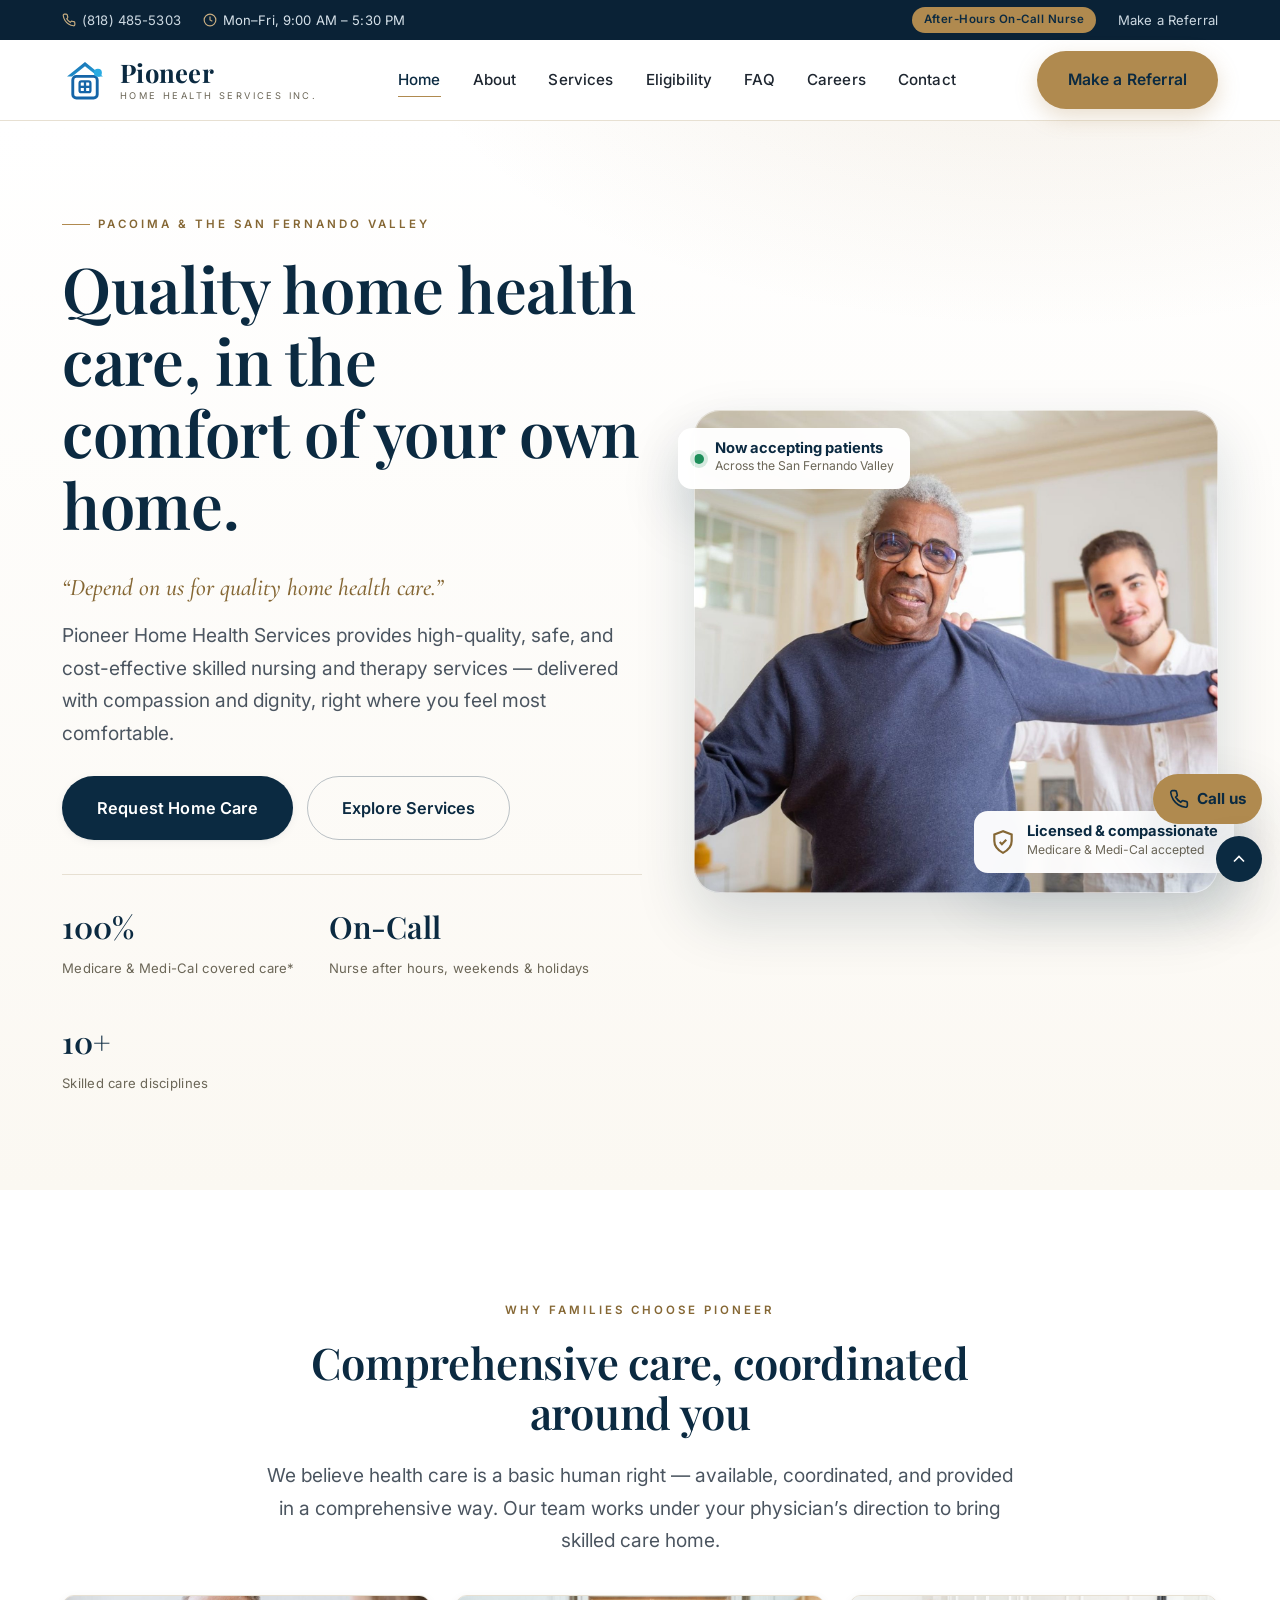
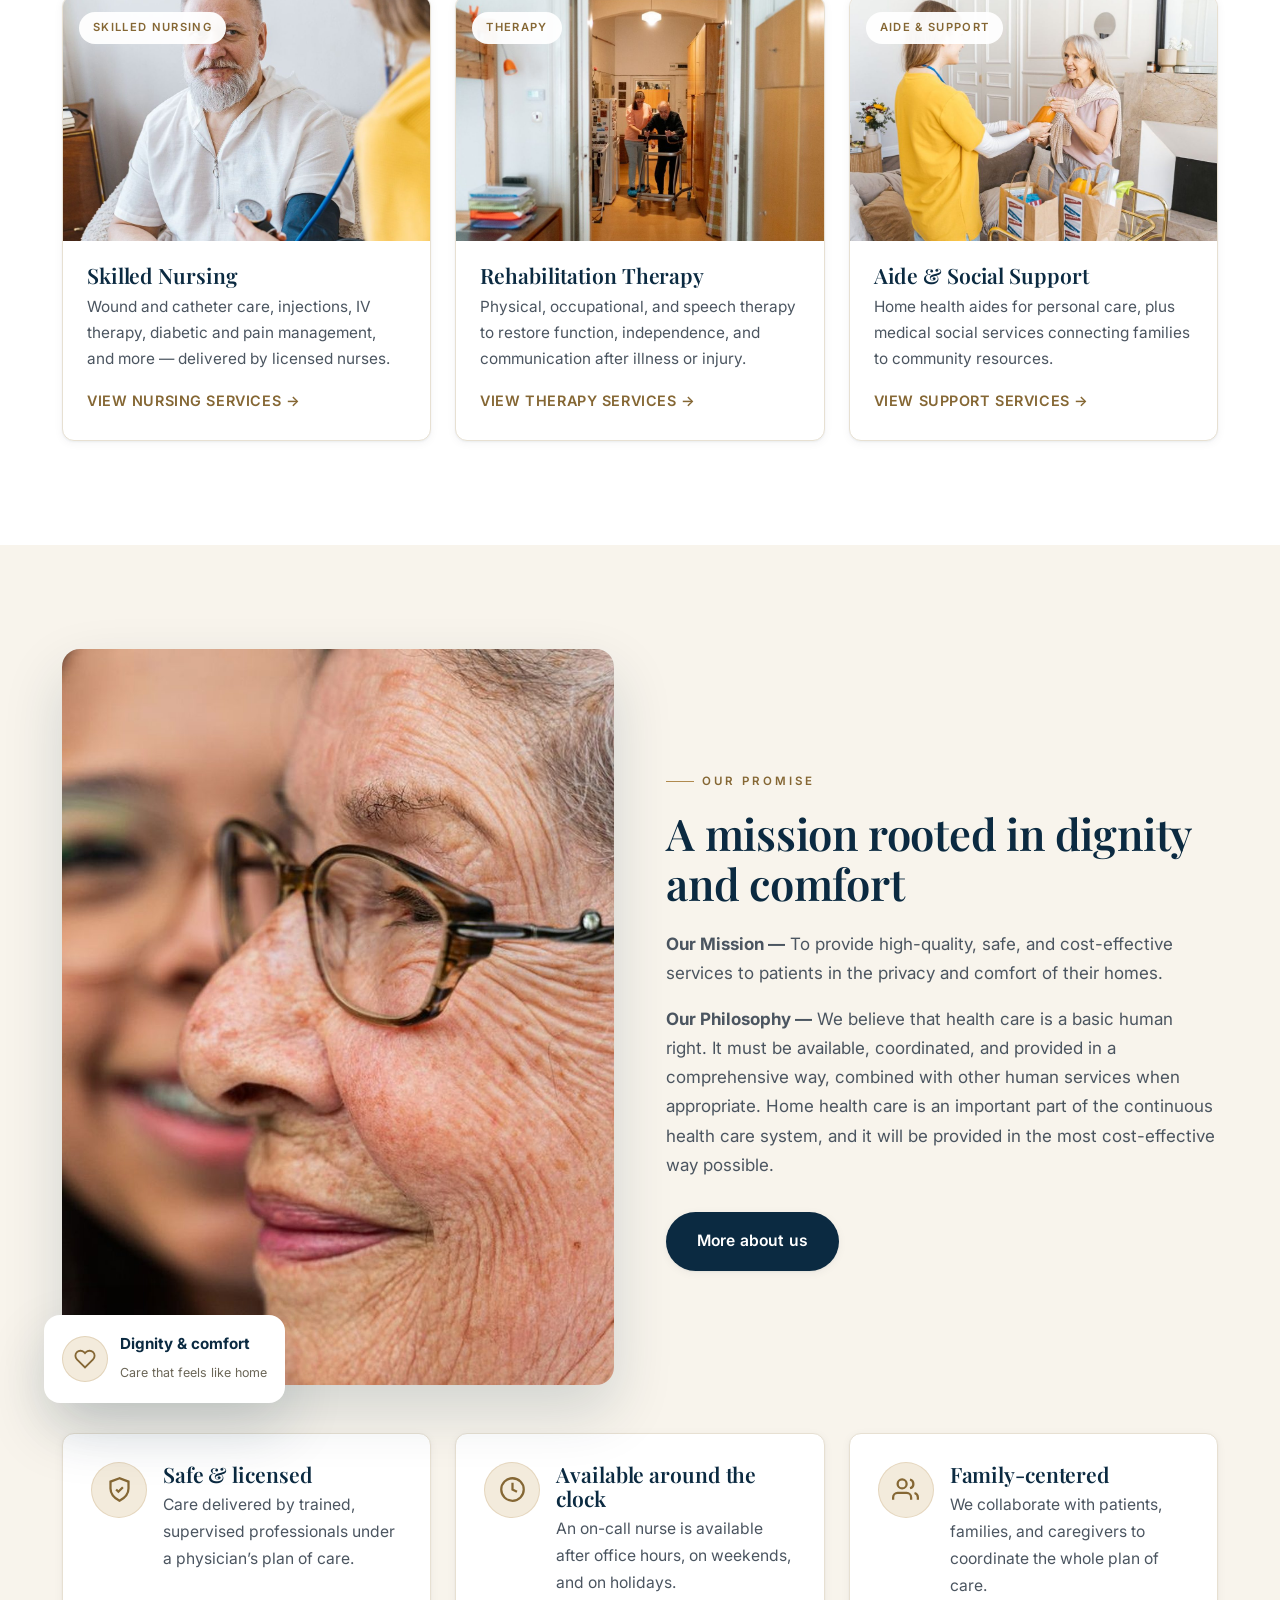
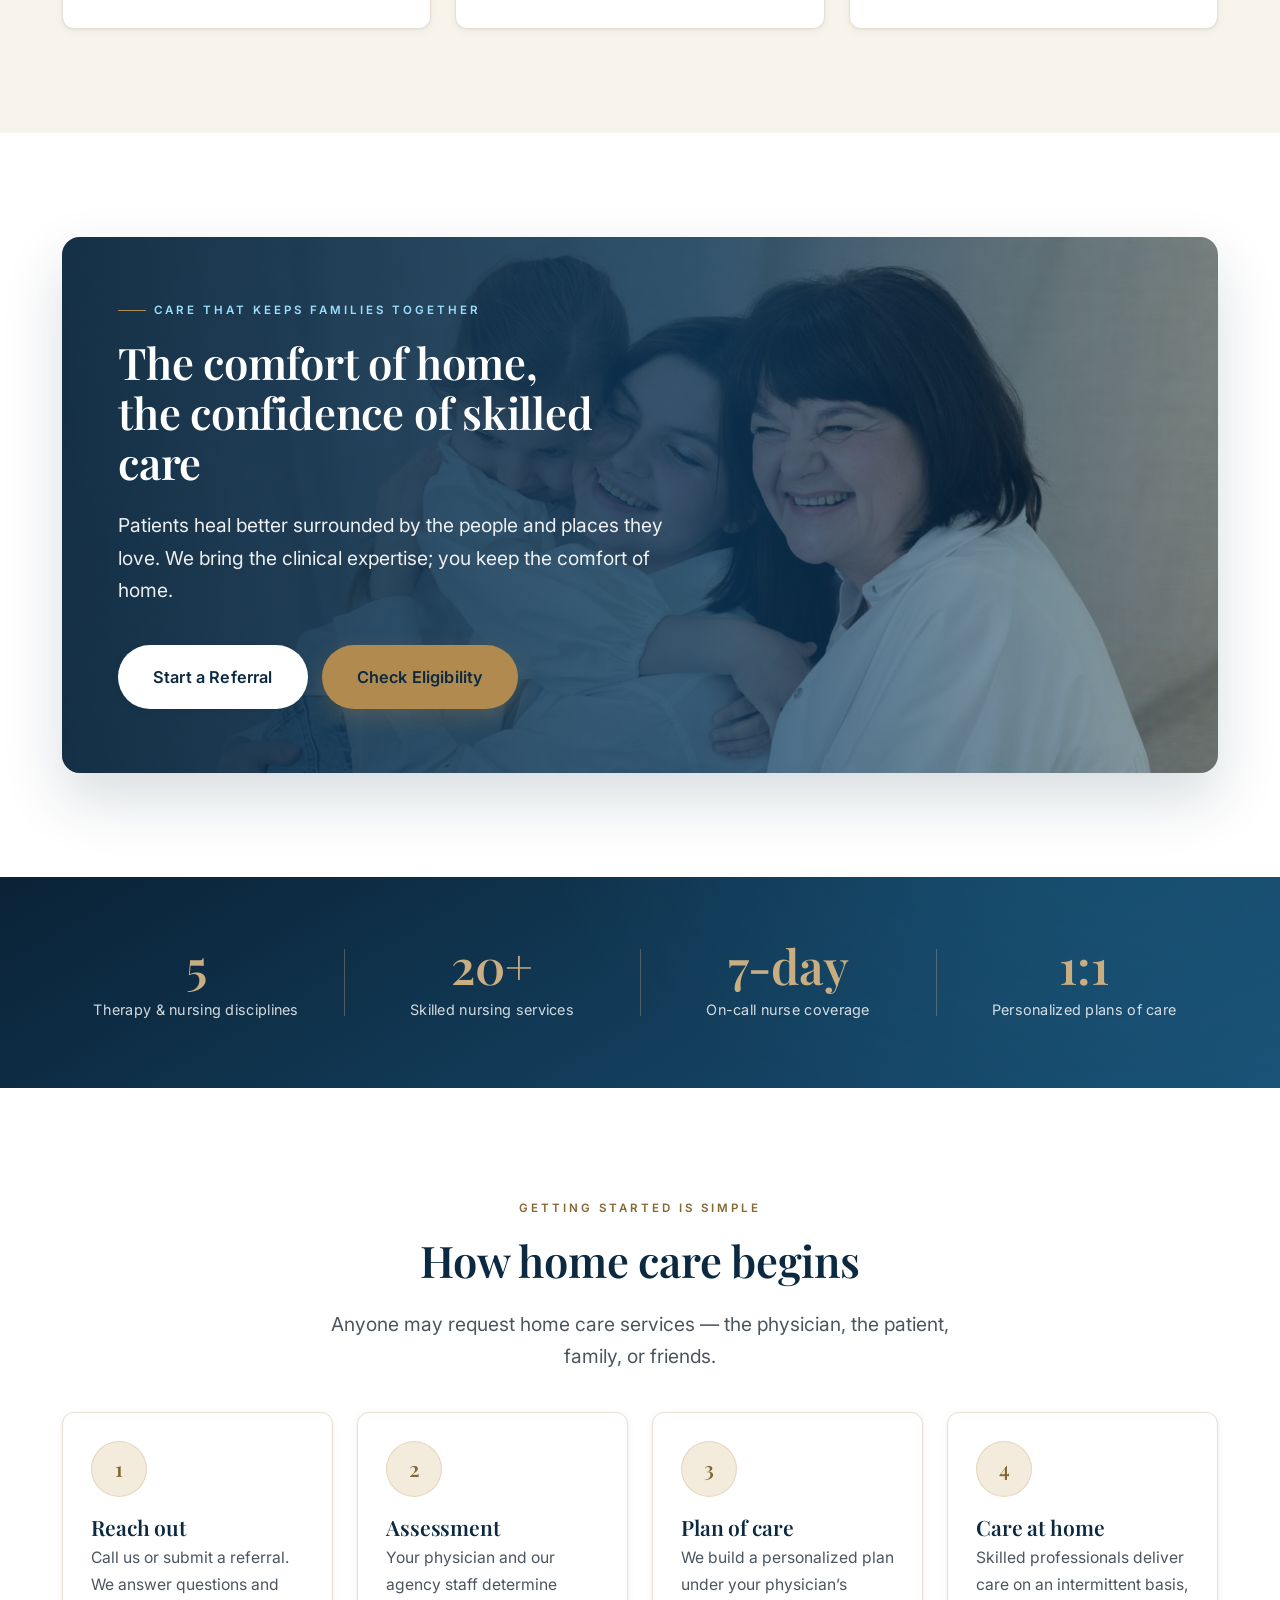
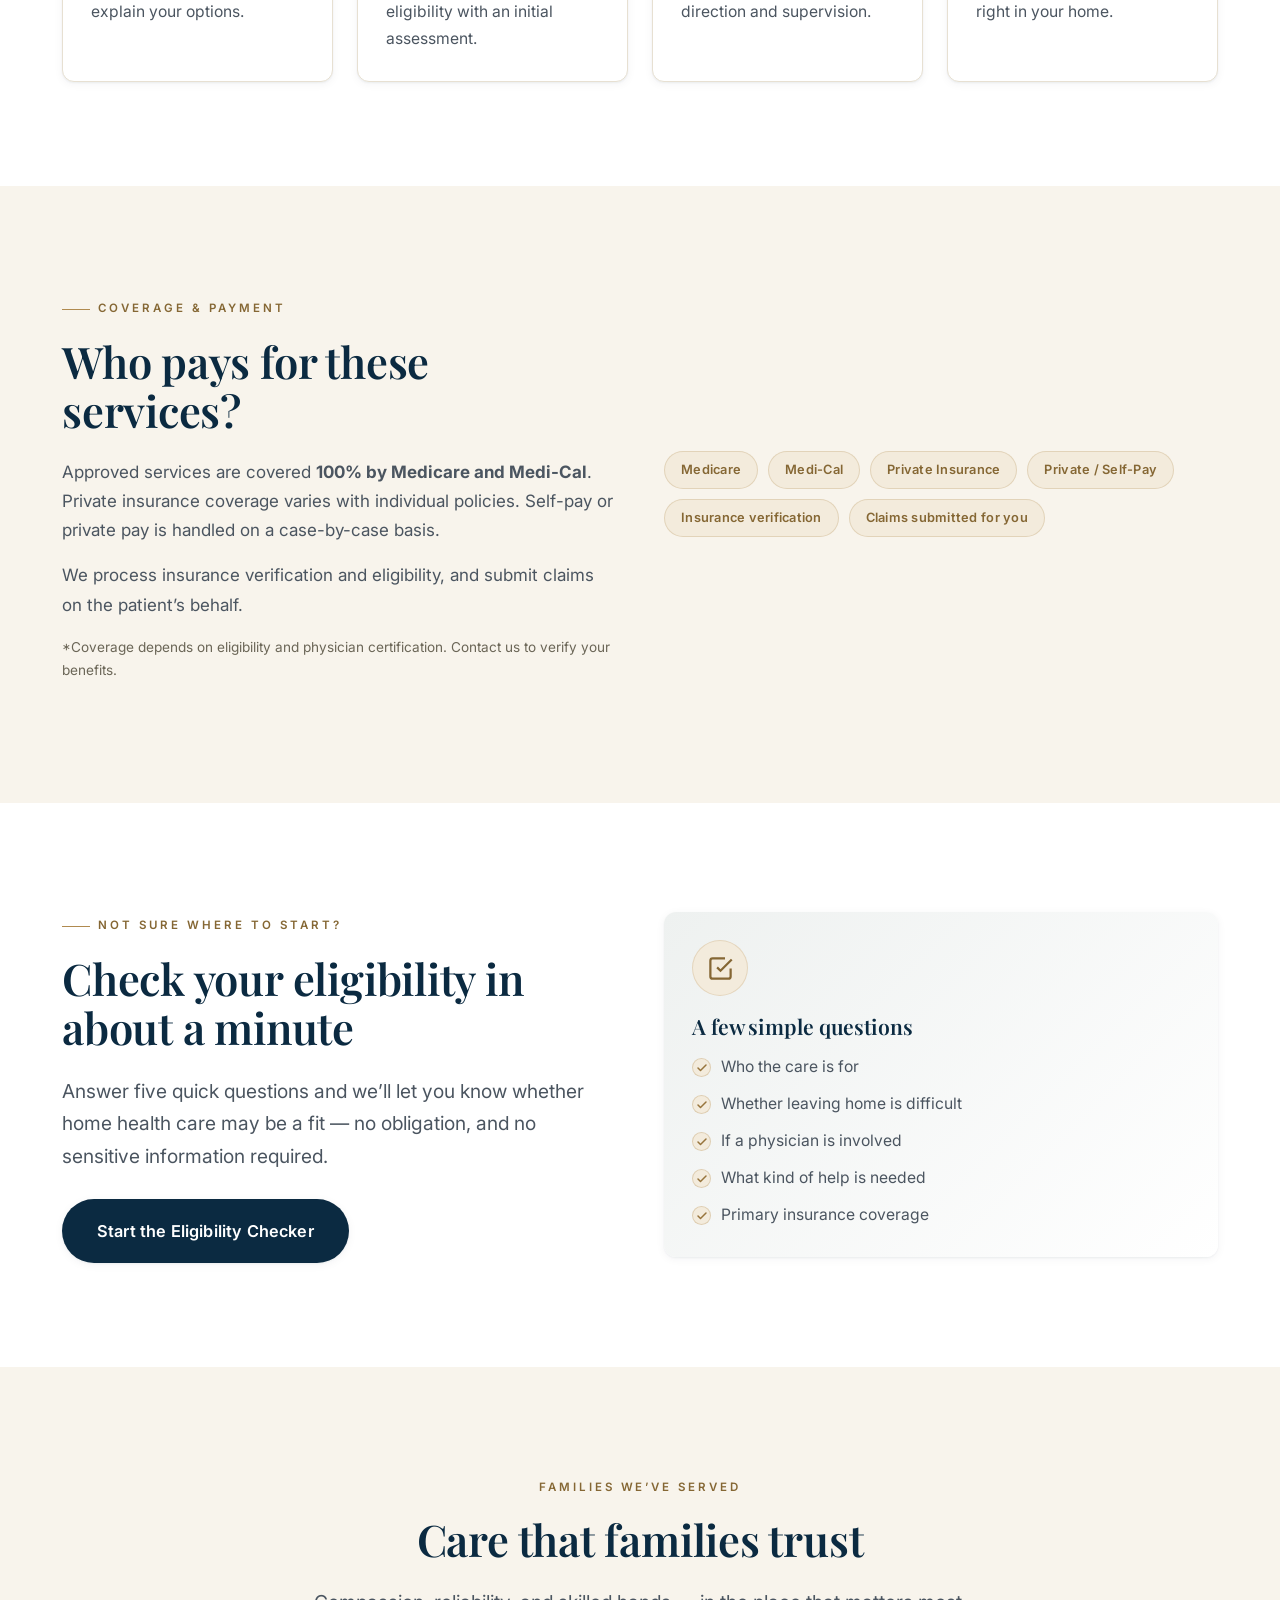
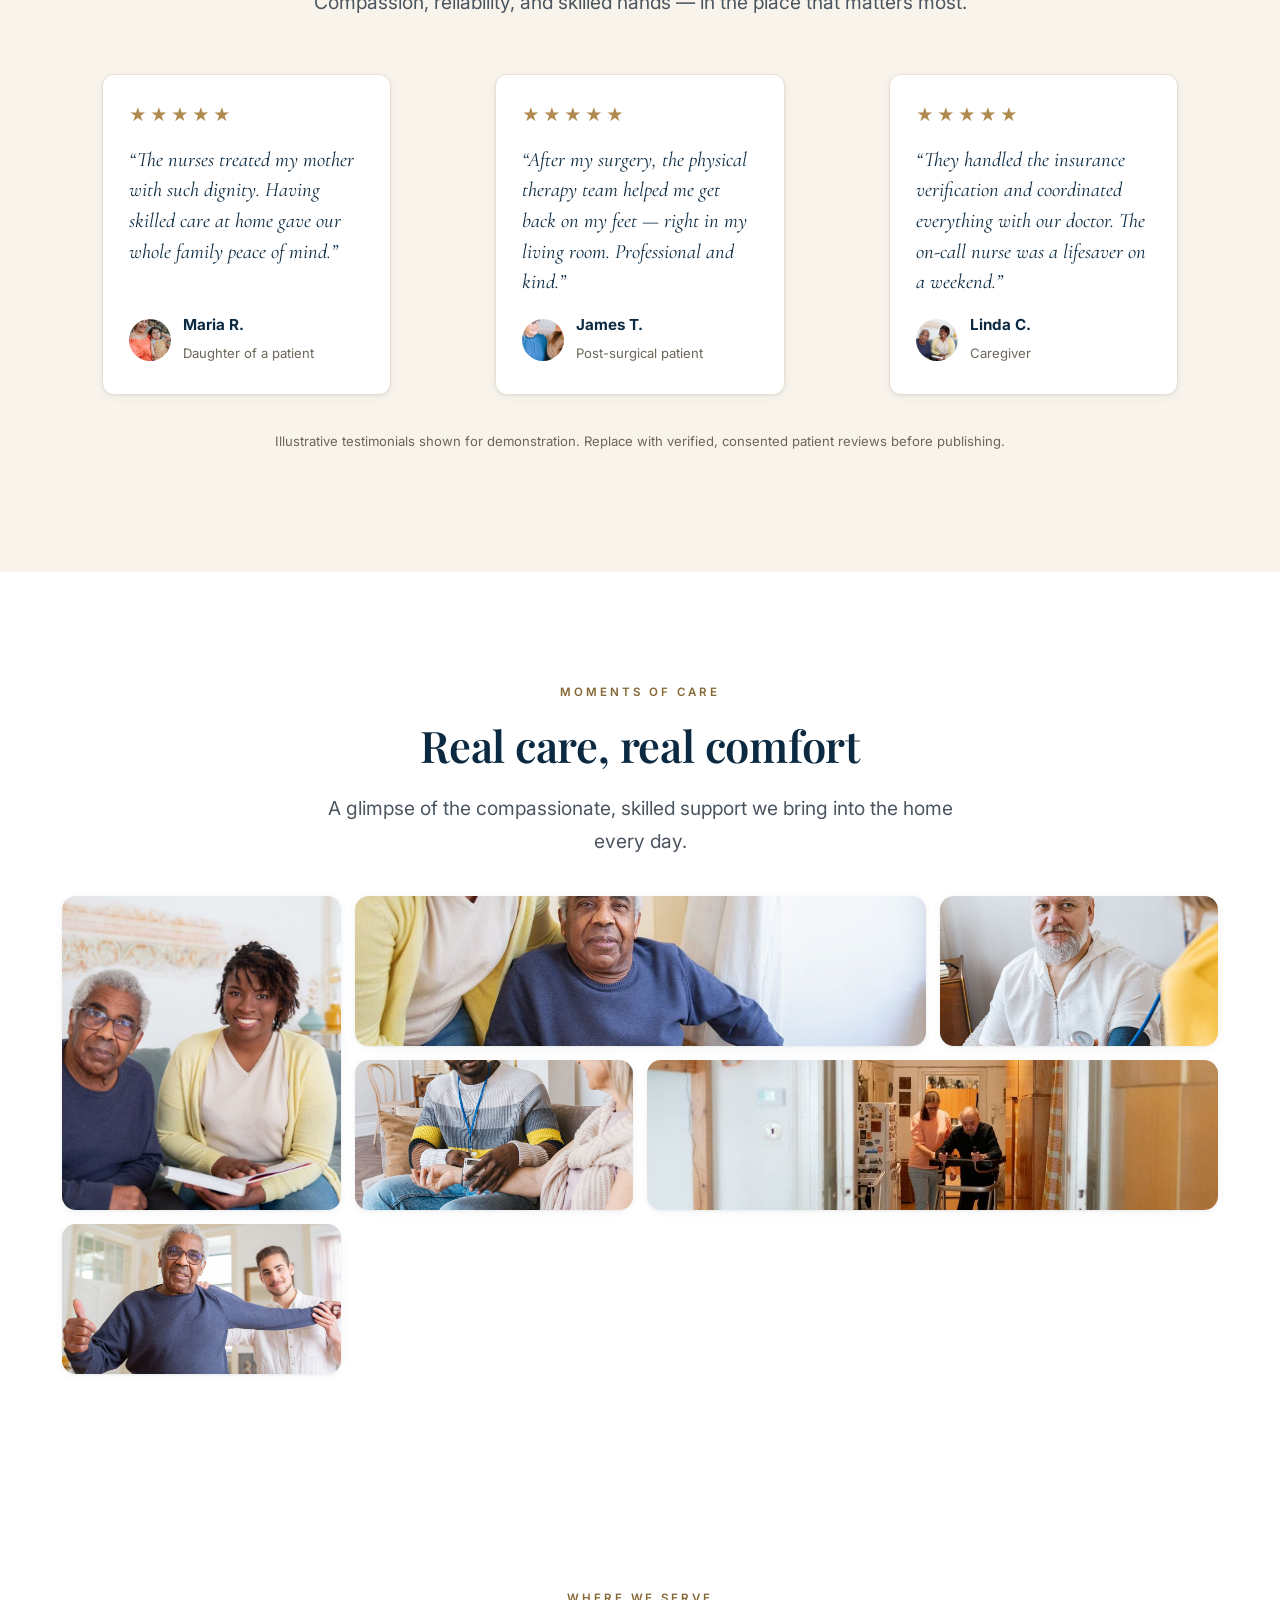
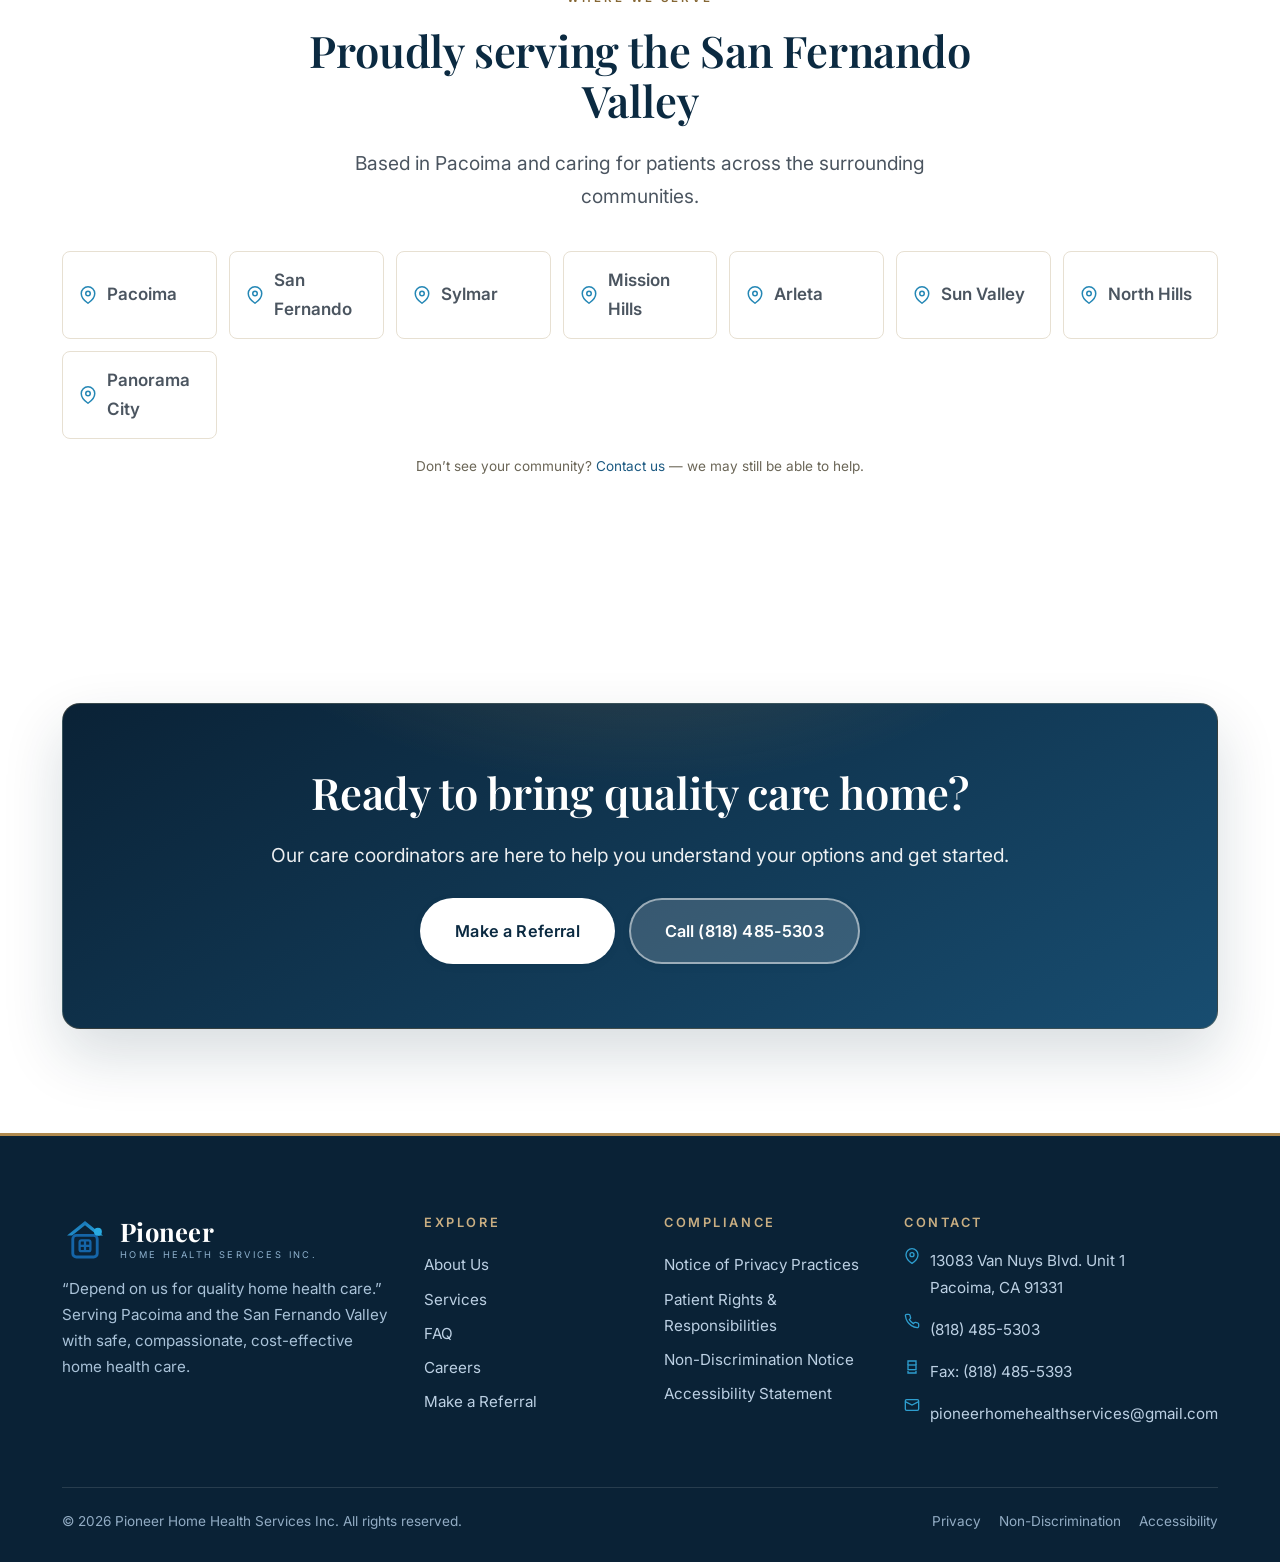
==== commit c62b2716: "QA pass: fix SEO sitemap/robots, WCAG contrast, a11y, accuracy - sitemap.xml + robots.txt: absolute " ====
--- a/index.html
+++ b/index.html
@@ -5,7 +5,19 @@
 <meta name="viewport" content="width=device-width, initial-scale=1">
 <title>Pioneer Home Health Services Inc. | Quality Home Health Care in Pacoima, CA</title>
 <meta name="description" content="Pioneer Home Health Services Inc. provides high-quality, safe, cost-effective skilled nursing, physical, occupational and speech therapy, and home health aide care in the comfort of your home. Serving Pacoima and the San Fernando Valley.">
-<meta name="theme-color" content="#1565A8">
+<meta name="theme-color" content="#0B2A41">
+<link rel="canonical" href="https://milesgaines.github.io/pioneer-home-health/index.html">
+<!-- Open Graph / social sharing -->
+<meta property="og:type" content="website">
+<meta property="og:site_name" content="Pioneer Home Health Services Inc.">
+<meta property="og:title" content="Pioneer Home Health Services — Quality Home Health Care in Pacoima, CA">
+<meta property="og:description" content="Compassionate, skilled home health care — nursing, therapy, and aide services in the comfort of your home. Medicare &amp; Medi-Cal accepted.">
+<meta property="og:url" content="https://milesgaines.github.io/pioneer-home-health/">
+<meta property="og:image" content="https://milesgaines.github.io/pioneer-home-health/assets/img/photos/hero.jpg">
+<meta name="twitter:card" content="summary_large_image">
+<meta name="twitter:title" content="Pioneer Home Health Services — Quality Home Health Care">
+<meta name="twitter:description" content="Compassionate, skilled home health care in Pacoima &amp; the San Fernando Valley. Medicare &amp; Medi-Cal accepted.">
+<meta name="twitter:image" content="https://milesgaines.github.io/pioneer-home-health/assets/img/photos/hero.jpg">
 <link rel="icon" href="assets/img/logo.svg" type="image/svg+xml">
 <link rel="preconnect" href="https://fonts.googleapis.com">
 <link rel="preconnect" href="https://fonts.gstatic.com" crossorigin>
@@ -39,7 +51,7 @@
         <span class="topbar__item hide-sm"><svg width="14" height="14" viewBox="0 0 24 24" fill="none" stroke="currentColor" stroke-width="2"><circle cx="12" cy="12" r="10"/><polyline points="12 6 12 12 16 14"/></svg> Mon–Fri, 9:00 AM – 5:30 PM</span>
       </div>
       <div class="topbar__left">
-        <span class="topbar__badge">24/7 On-Call Nurse</span>
+        <span class="topbar__badge">After-Hours On-Call Nurse</span>
         <span class="topbar__item hide-sm"><a href="referral.html">Make a Referral</a></span>
       </div>
     </div>
@@ -53,7 +65,7 @@
           <span class="brand__sub">Home Health Services Inc.</span>
         </span>
       </a>
-      <ul class="nav__links">
+      <ul class="nav__links" id="primary-menu">
         <li><a href="index.html">Home</a></li>
         <li><a href="about.html">About</a></li>
         <li><a href="services.html">Services</a></li><li><a href="eligibility.html">Eligibility</a></li>
@@ -87,7 +99,7 @@
           </div>
           <div class="hero__trust">
             <div><strong>100%</strong><span>Medicare &amp; Medi-Cal covered care*</span></div>
-            <div><strong>24/7</strong><span>On-call nurse availability</span></div>
+            <div><strong>On-Call</strong><span>Nurse after hours, weekends &amp; holidays</span></div>
             <div><strong>10+</strong><span>Skilled care disciplines</span></div>
           </div>
         </div>
--- a/assets/css/styles.css
+++ b/assets/css/styles.css
@@ -12,7 +12,7 @@
   --brand-cyan-600:#2487B5;
 
   --gold:         #B08A4F;   /* champagne / antique gold accent */
-  --gold-deep:    #97743C;
+  --gold-deep:    #856734;   /* darkened to meet WCAG AA (4.5:1) as link/label text on white */
   --gold-soft:    #C9AE82;
   --gold-tint:    #F3EBDC;
 
@@ -23,7 +23,7 @@
 
   --ink:          #1E2630;   /* near-black, warm */
   --ink-soft:     #4B5560;
-  --muted:        #8A8472;   /* warm taupe */
+  --muted:        #6B6657;   /* warm taupe — darkened to meet WCAG AA for small text */
   --line:         #E7E0D2;   /* warm hairline */
   --line-cool:    #E4E9EC;
   --white:        #FFFFFF;
@@ -383,6 +383,9 @@
 .sr-only{position:absolute;width:1px;height:1px;padding:0;margin:-1px;overflow:hidden;clip:rect(0,0,0,0);border:0;}
 .skip-link{position:absolute;left:-999px;top:0;background:#fff;color:var(--brand-blue);padding:10px 16px;border-radius:0 0 8px 0;z-index:200;font-weight:700;}
 .skip-link:focus{left:0;}
+/* Visible keyboard focus for all interactive elements (helps older keyboard/switch users) */
+:focus-visible{ outline:3px solid var(--brand-blue); outline-offset:2px; border-radius:4px; }
+.section--brand :focus-visible, .site-footer :focus-visible, .care-band :focus-visible, .page-hero :focus-visible{ outline-color: var(--gold-soft); }
 .prose p{max-width:72ch}
 .prose h2{margin-top:2.2rem}
 .prose h3{margin-top:1.6rem}
@@ -615,6 +618,8 @@
   .cta-band { padding: 34px 22px; }
   .form-card { padding: 24px 20px; }
   .topbar { display:none; }
+  /* Topbar hidden at this width — re-anchor the open mobile menu to the shorter header */
+  body.nav-open .nav__links { inset: var(--header-h) 0 auto 0; }
   .footer-grid { grid-template-columns: 1fr; }
   .hero__badge { position: static; margin-top: 16px; max-width:none; }
   .hero__chip--tl { left: 10px; top: 10px; }
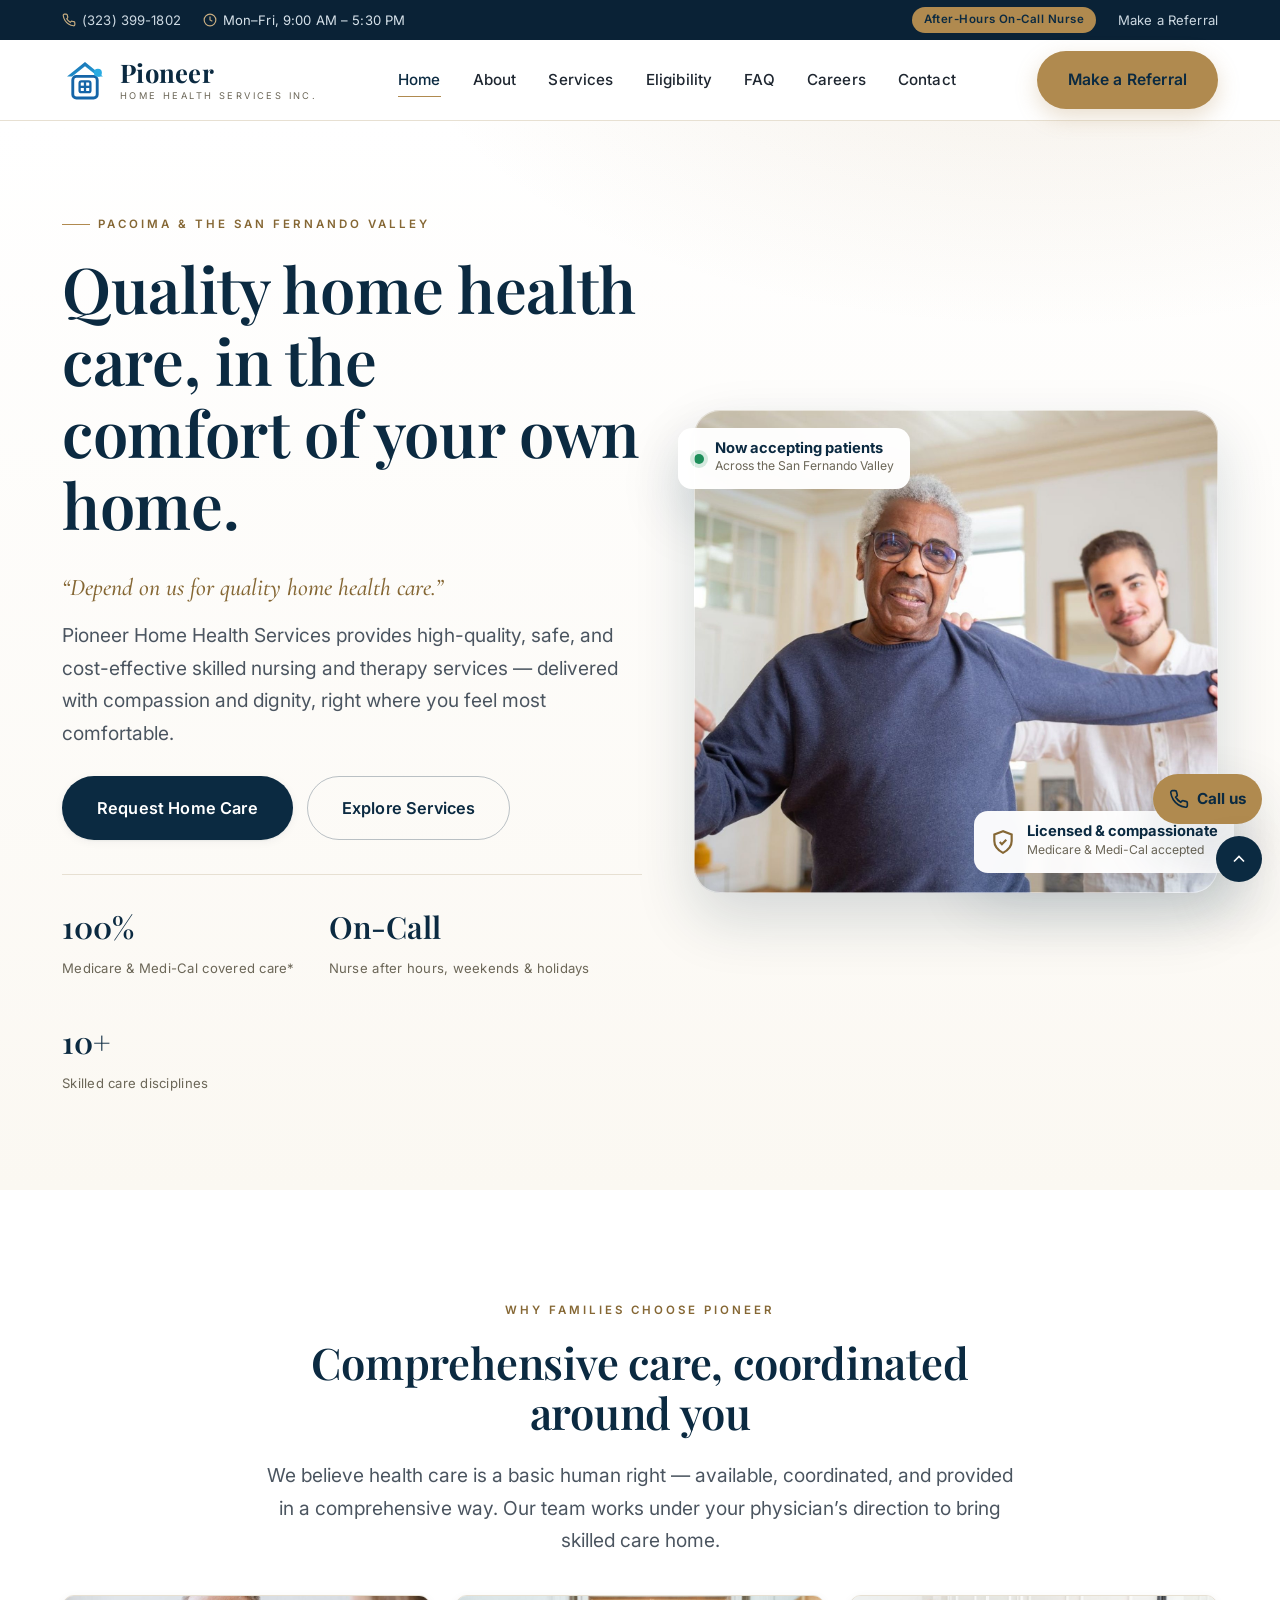
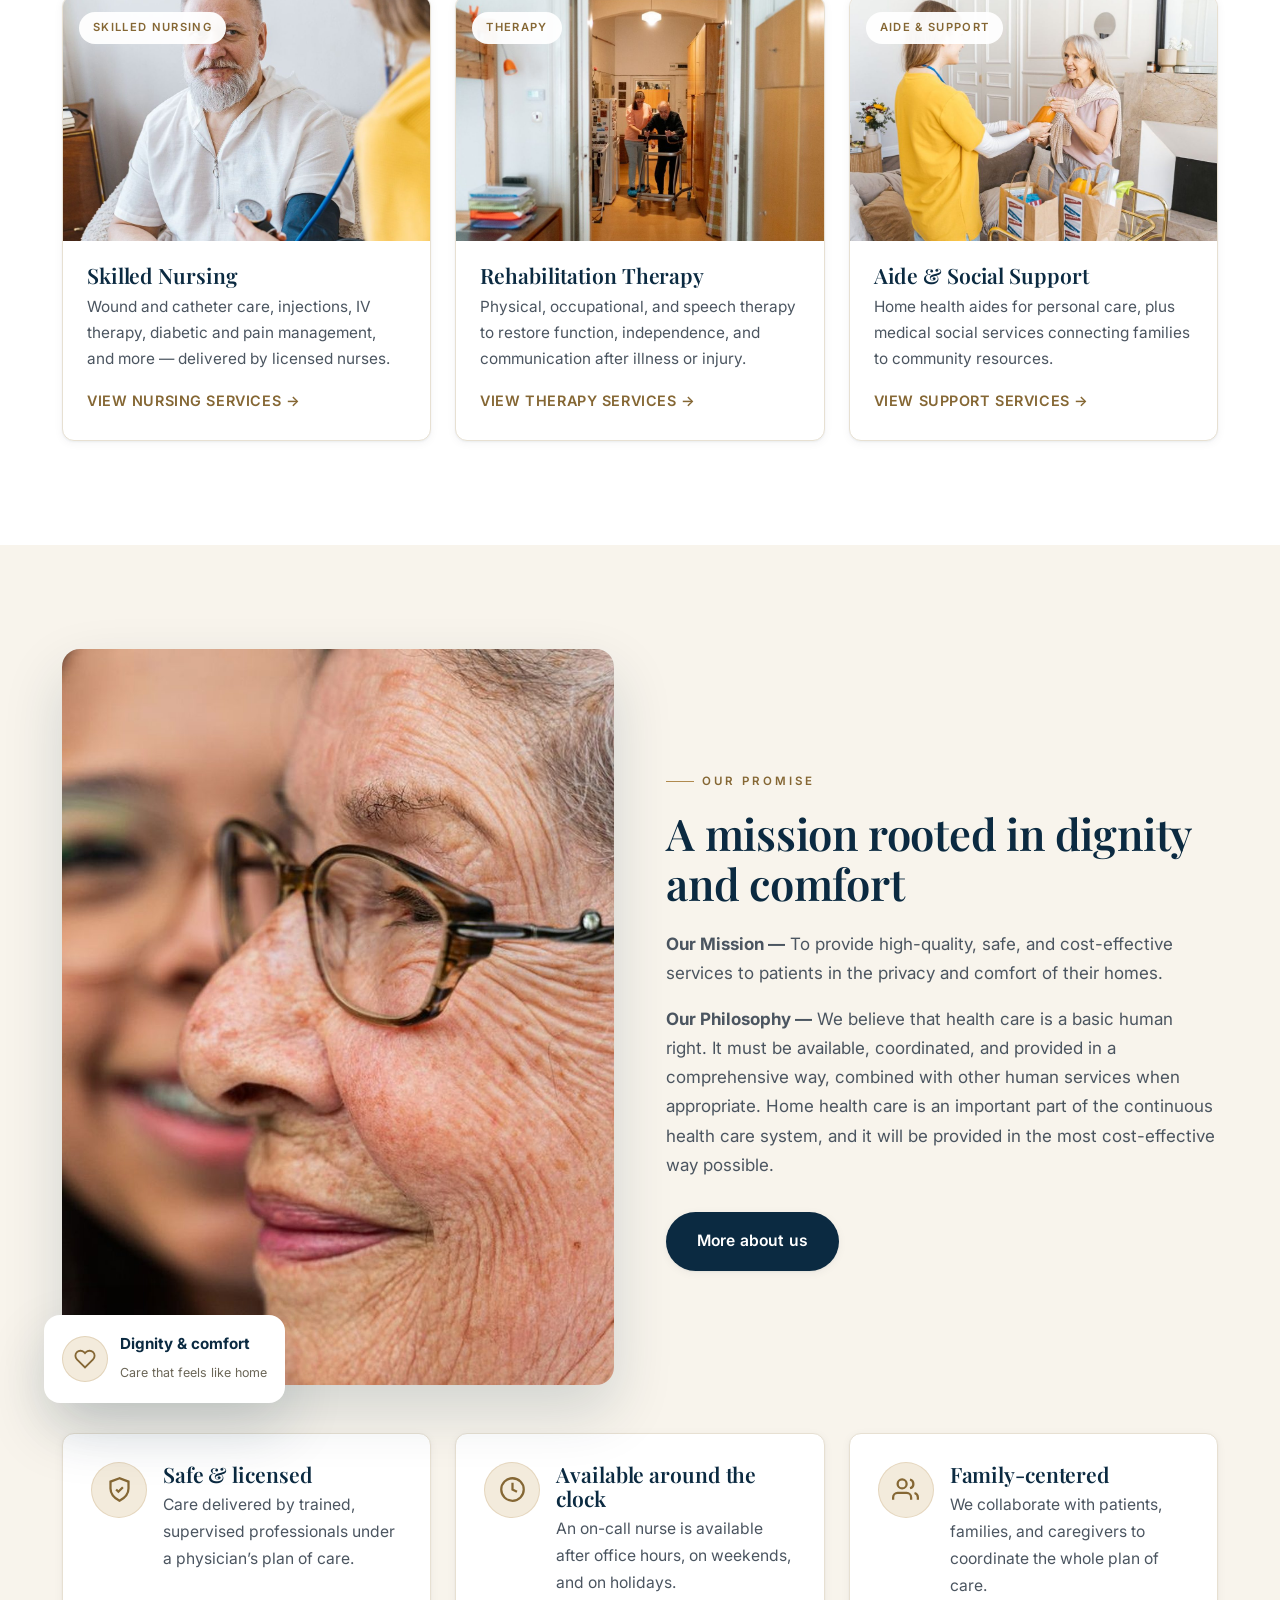
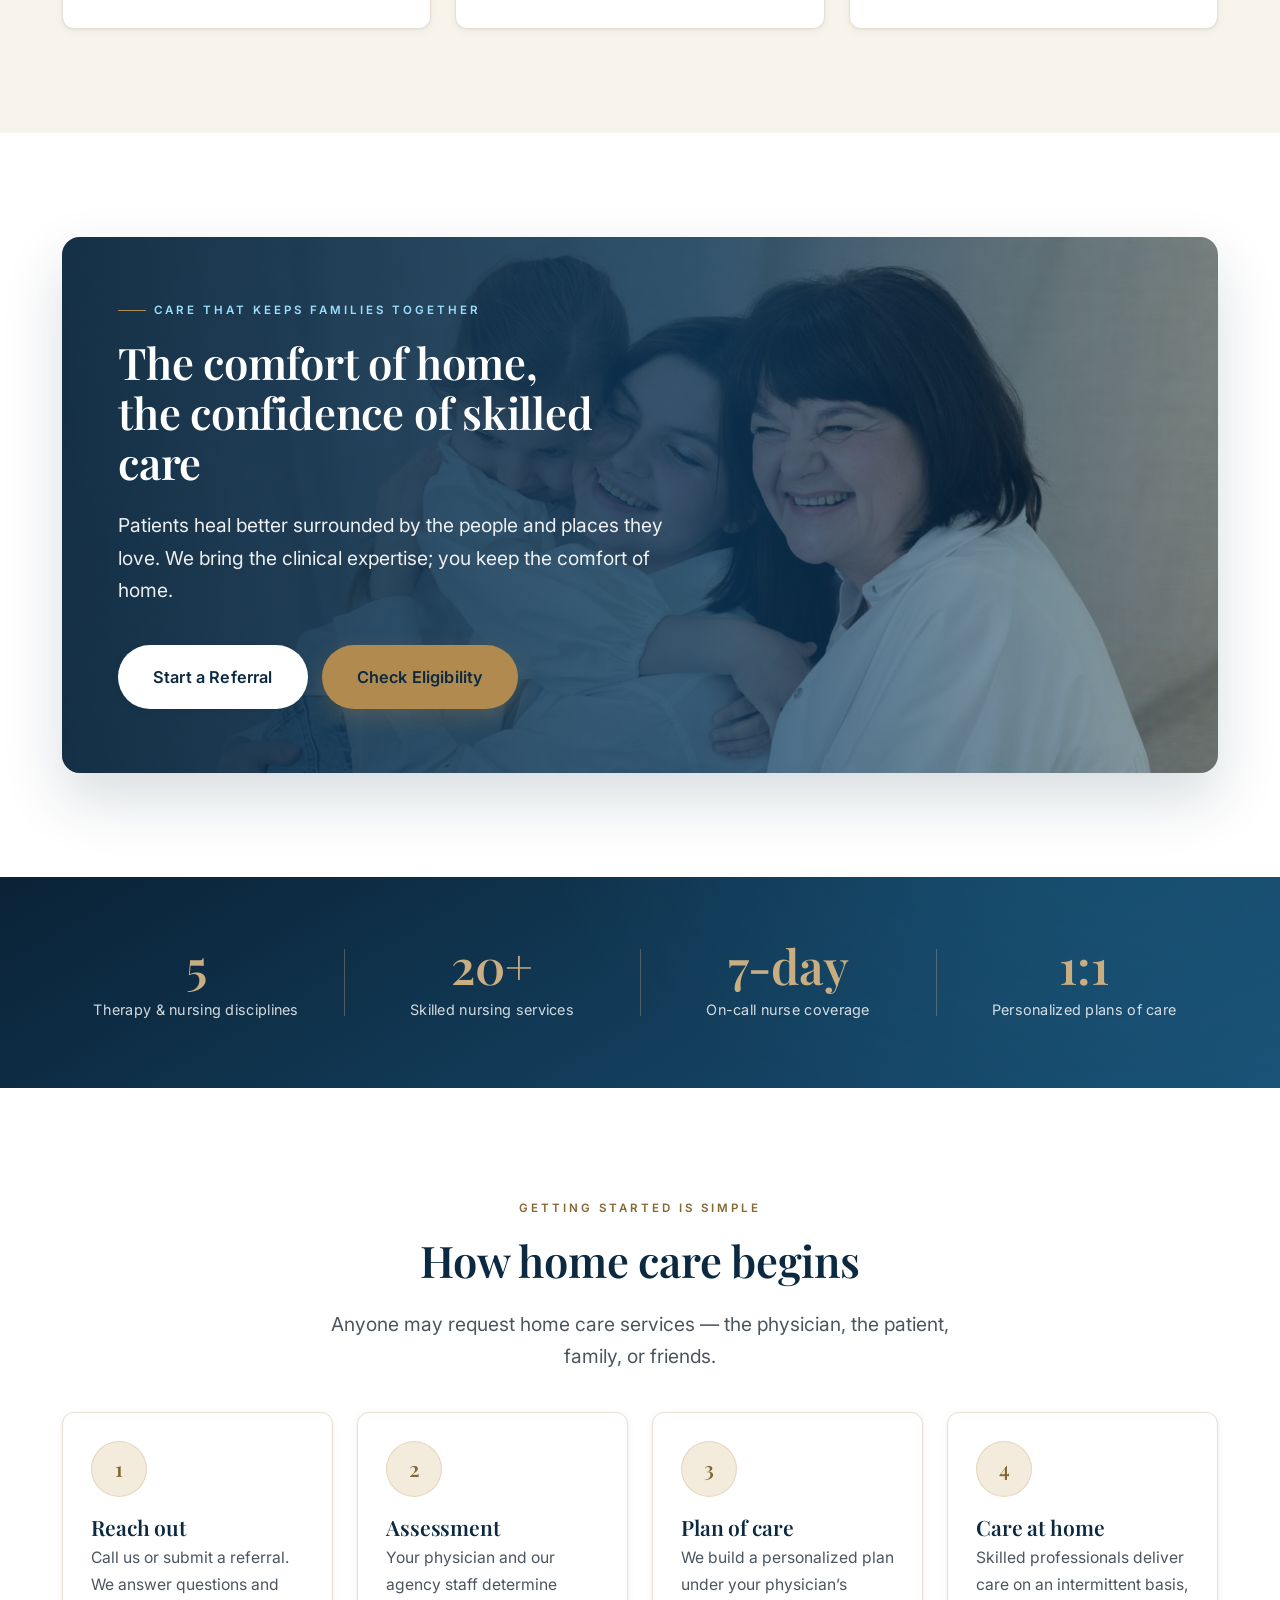
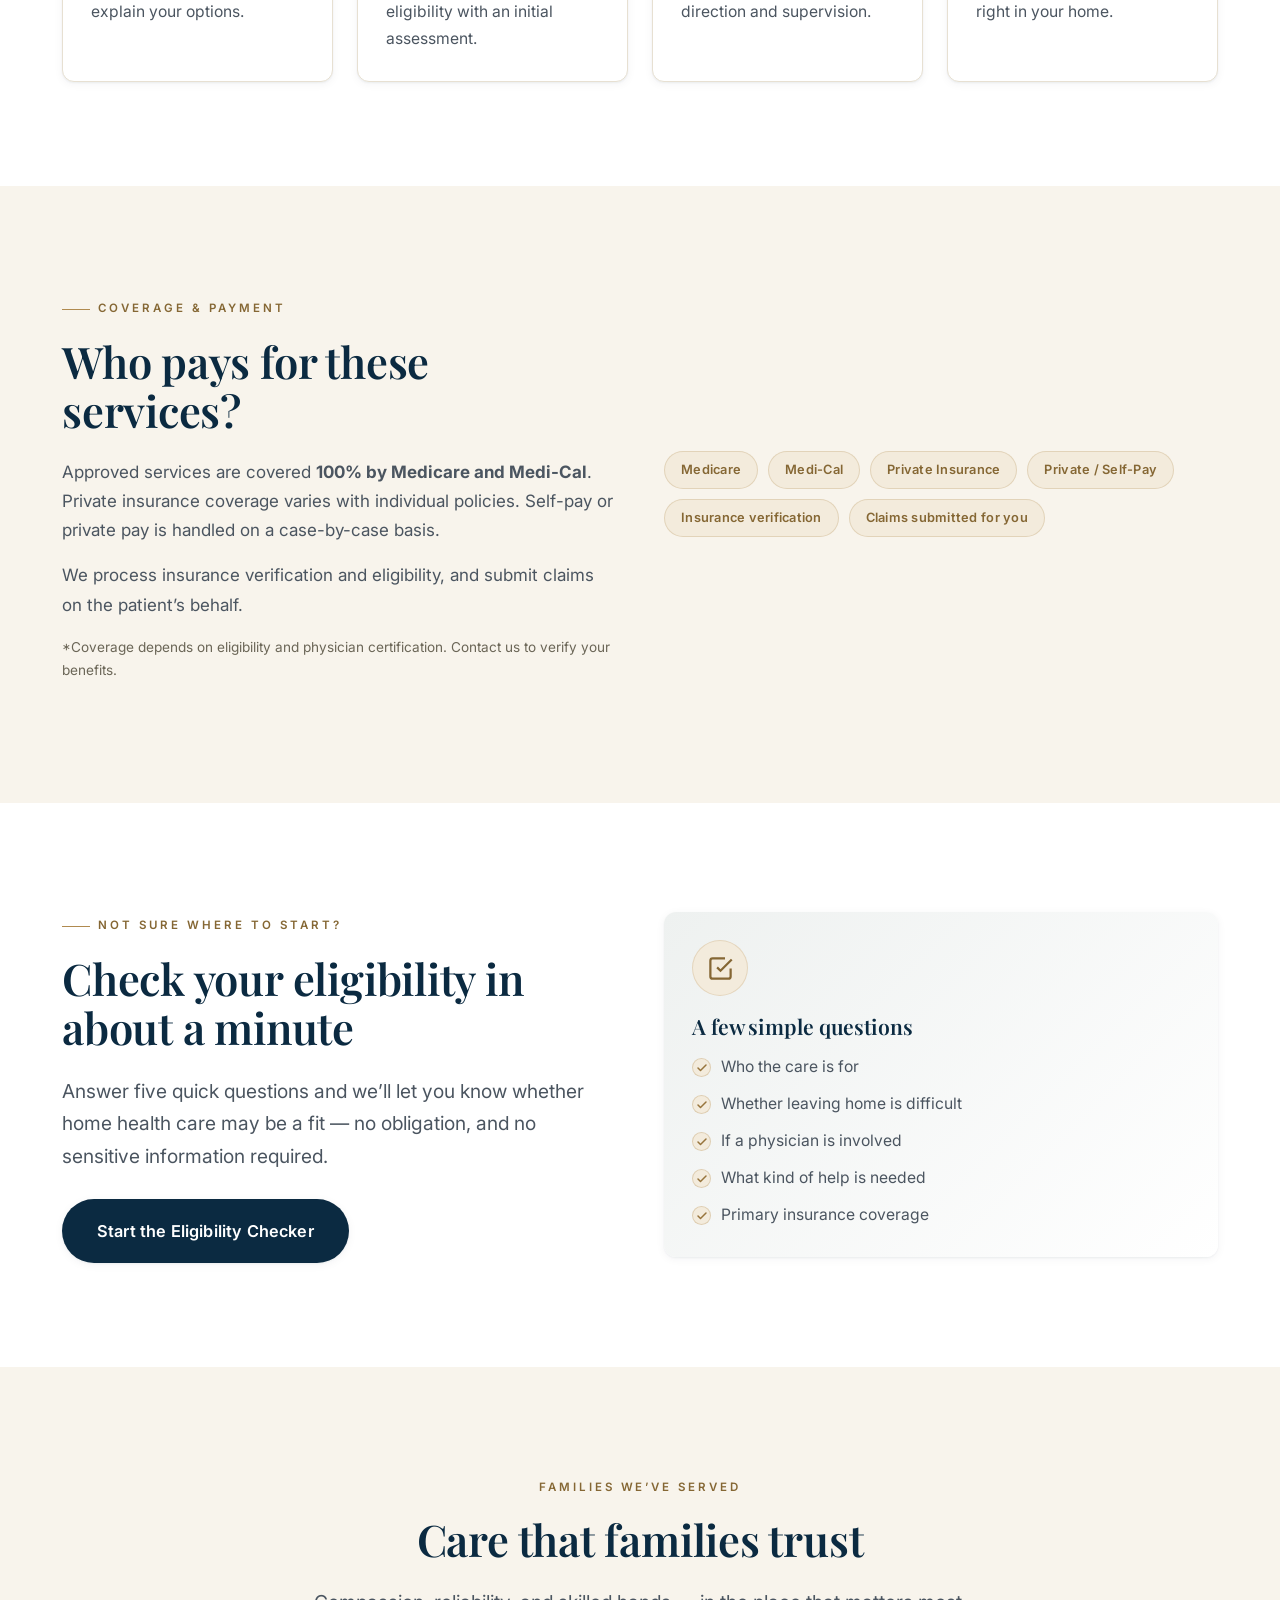
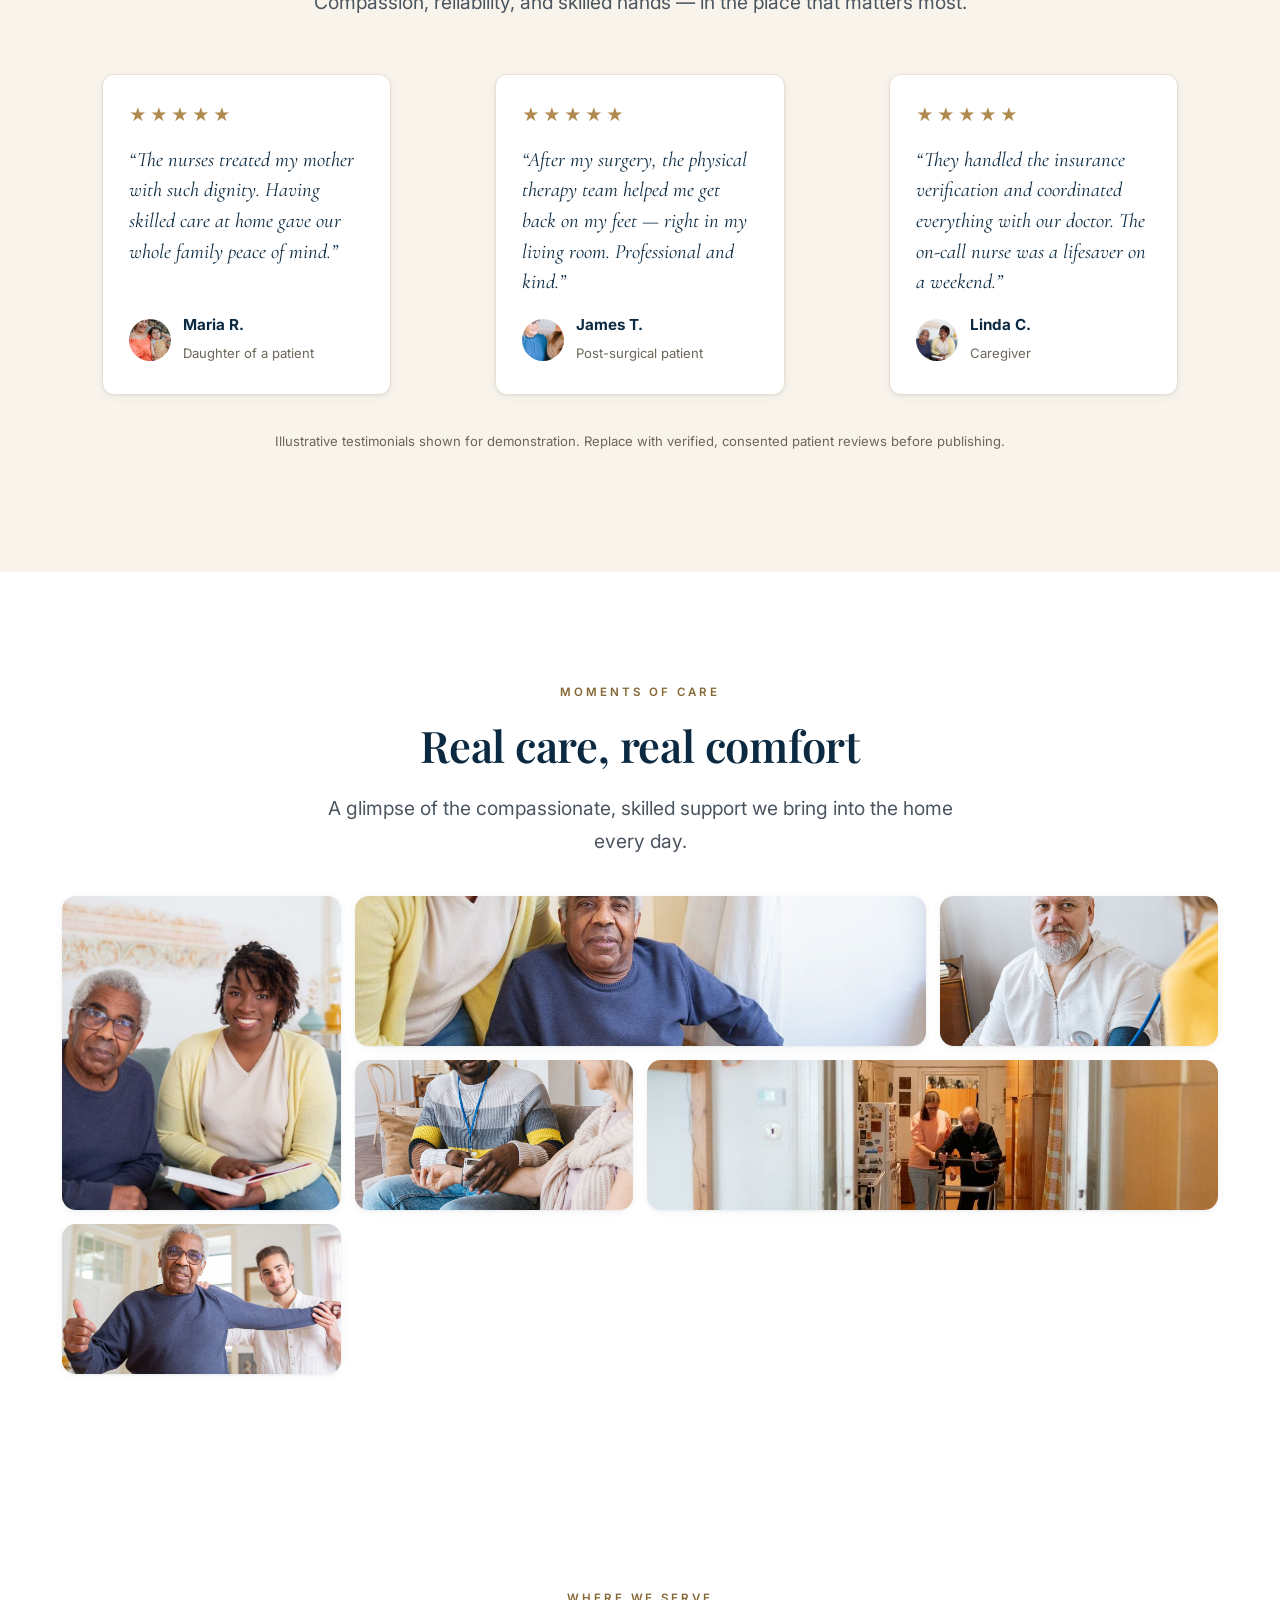
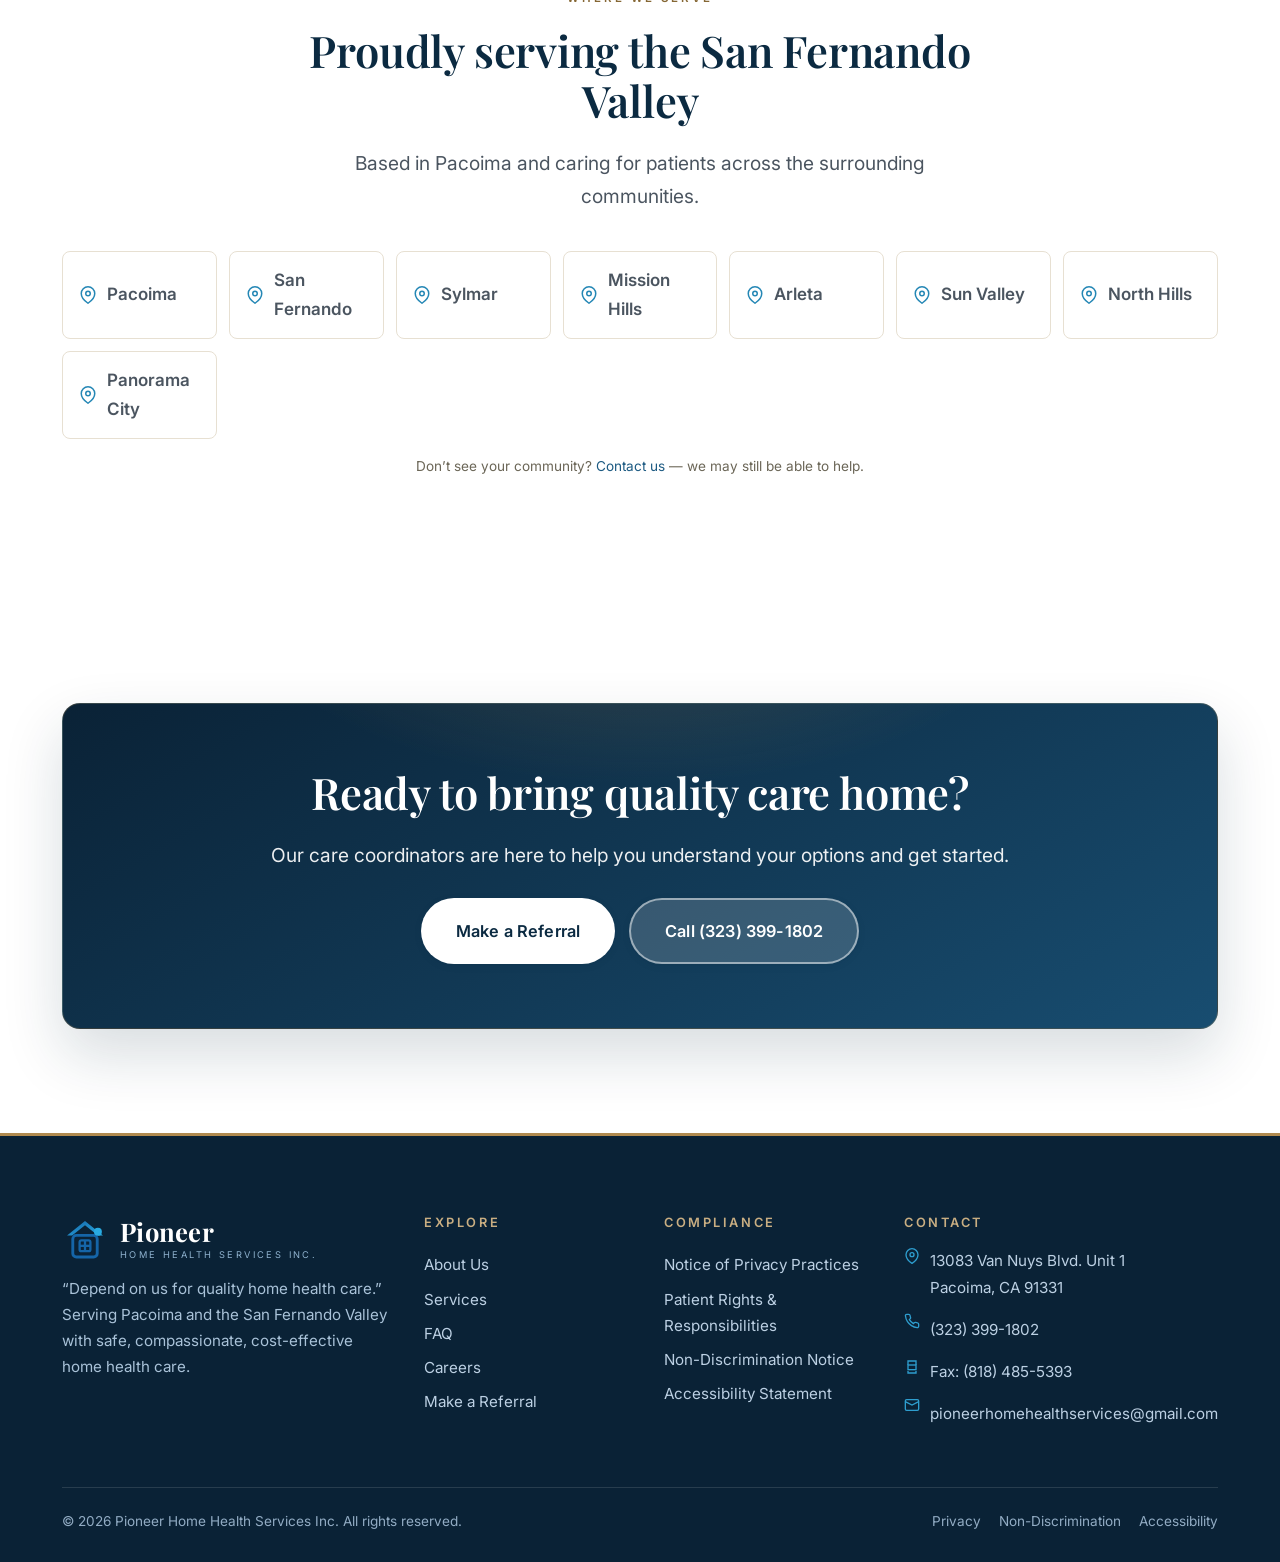
==== commit b9b54dac: "Update phone number to (323) 399-1802 Replaces (818) 485-5303 across all pages, tel: links, the floa" ====
--- a/index.html
+++ b/index.html
@@ -6,18 +6,18 @@
 <title>Pioneer Home Health Services Inc. | Quality Home Health Care in Pacoima, CA</title>
 <meta name="description" content="Pioneer Home Health Services Inc. provides high-quality, safe, cost-effective skilled nursing, physical, occupational and speech therapy, and home health aide care in the comfort of your home. Serving Pacoima and the San Fernando Valley.">
 <meta name="theme-color" content="#0B2A41">
-<link rel="canonical" href="https://milesgaines.github.io/pioneer-home-health/index.html">
+<link rel="canonical" href="https://pioneerhhs.com/index.html">
 <!-- Open Graph / social sharing -->
 <meta property="og:type" content="website">
 <meta property="og:site_name" content="Pioneer Home Health Services Inc.">
 <meta property="og:title" content="Pioneer Home Health Services — Quality Home Health Care in Pacoima, CA">
 <meta property="og:description" content="Compassionate, skilled home health care — nursing, therapy, and aide services in the comfort of your home. Medicare &amp; Medi-Cal accepted.">
-<meta property="og:url" content="https://milesgaines.github.io/pioneer-home-health/">
-<meta property="og:image" content="https://milesgaines.github.io/pioneer-home-health/assets/img/photos/hero.jpg">
+<meta property="og:url" content="https://pioneerhhs.com/">
+<meta property="og:image" content="https://pioneerhhs.com/assets/img/photos/hero.jpg">
 <meta name="twitter:card" content="summary_large_image">
 <meta name="twitter:title" content="Pioneer Home Health Services — Quality Home Health Care">
 <meta name="twitter:description" content="Compassionate, skilled home health care in Pacoima &amp; the San Fernando Valley. Medicare &amp; Medi-Cal accepted.">
-<meta name="twitter:image" content="https://milesgaines.github.io/pioneer-home-health/assets/img/photos/hero.jpg">
+<meta name="twitter:image" content="https://pioneerhhs.com/assets/img/photos/hero.jpg">
 <link rel="icon" href="assets/img/logo.svg" type="image/svg+xml">
 <link rel="preconnect" href="https://fonts.googleapis.com">
 <link rel="preconnect" href="https://fonts.gstatic.com" crossorigin>
@@ -30,7 +30,7 @@
   "additionalType":"https://schema.org/MedicalBusiness",
   "name":"Pioneer Home Health Services Inc.",
   "description":"Quality home health care including skilled nursing and therapy services.",
-  "telephone":"+1-818-485-5303",
+  "telephone":"+1-323-399-1802",
   "faxNumber":"+1-818-485-5393",
   "email":"pioneerhomehealthservices@gmail.com",
   "address":{"@type":"PostalAddress","streetAddress":"13083 Van Nuys Blvd. Unit 1","addressLocality":"Pacoima","addressRegion":"CA","postalCode":"91331","addressCountry":"US"},
@@ -47,7 +47,7 @@
   <div class="topbar">
     <div class="container">
       <div class="topbar__left">
-        <span class="topbar__item"><svg width="14" height="14" viewBox="0 0 24 24" fill="none" stroke="currentColor" stroke-width="2"><path d="M22 16.92v3a2 2 0 0 1-2.18 2 19.79 19.79 0 0 1-8.63-3.07 19.5 19.5 0 0 1-6-6 19.79 19.79 0 0 1-3.07-8.67A2 2 0 0 1 4.11 2h3a2 2 0 0 1 2 1.72c.13.96.36 1.9.7 2.81a2 2 0 0 1-.45 2.11L8.09 9.91a16 16 0 0 0 6 6l1.27-1.27a2 2 0 0 1 2.11-.45c.9.34 1.85.57 2.81.7A2 2 0 0 1 22 16.92z"/></svg><a href="tel:+18184855303">(818) 485-5303</a></span>
+        <span class="topbar__item"><svg width="14" height="14" viewBox="0 0 24 24" fill="none" stroke="currentColor" stroke-width="2"><path d="M22 16.92v3a2 2 0 0 1-2.18 2 19.79 19.79 0 0 1-8.63-3.07 19.5 19.5 0 0 1-6-6 19.79 19.79 0 0 1-3.07-8.67A2 2 0 0 1 4.11 2h3a2 2 0 0 1 2 1.72c.13.96.36 1.9.7 2.81a2 2 0 0 1-.45 2.11L8.09 9.91a16 16 0 0 0 6 6l1.27-1.27a2 2 0 0 1 2.11-.45c.9.34 1.85.57 2.81.7A2 2 0 0 1 22 16.92z"/></svg><a href="tel:+13233991802">(323) 399-1802</a></span>
         <span class="topbar__item hide-sm"><svg width="14" height="14" viewBox="0 0 24 24" fill="none" stroke="currentColor" stroke-width="2"><circle cx="12" cy="12" r="10"/><polyline points="12 6 12 12 16 14"/></svg> Mon–Fri, 9:00 AM – 5:30 PM</span>
       </div>
       <div class="topbar__left">
@@ -376,7 +376,7 @@
         <p class="lead mx-auto" style="color:rgba(255,255,255,.92)">Our care coordinators are here to help you understand your options and get started.</p>
         <div class="hero__cta">
           <a class="btn btn--white btn--lg" href="referral.html">Make a Referral</a>
-          <a class="btn btn--lg" href="tel:+18184855303" style="background:rgba(255,255,255,.16);border:2px solid rgba(255,255,255,.5)">Call (818) 485-5303</a>
+          <a class="btn btn--lg" href="tel:+13233991802" style="background:rgba(255,255,255,.16);border:2px solid rgba(255,255,255,.5)">Call (323) 399-1802</a>
         </div>
       </div>
     </div>
@@ -414,7 +414,7 @@
         <h4>Contact</h4>
         <ul class="footer-contact" style="list-style:none;padding:0;margin:0">
           <li><svg width="16" height="16" viewBox="0 0 24 24" fill="none" stroke="currentColor" stroke-width="2"><path d="M21 10c0 7-9 13-9 13s-9-6-9-13a9 9 0 0 1 18 0z"/><circle cx="12" cy="10" r="3"/></svg><span>13083 Van Nuys Blvd. Unit 1<br>Pacoima, CA 91331</span></li>
-          <li><svg width="16" height="16" viewBox="0 0 24 24" fill="none" stroke="currentColor" stroke-width="2"><path d="M22 16.92v3a2 2 0 0 1-2.18 2 19.79 19.79 0 0 1-8.63-3.07 19.5 19.5 0 0 1-6-6 19.79 19.79 0 0 1-3.07-8.67A2 2 0 0 1 4.11 2h3a2 2 0 0 1 2 1.72c.13.96.36 1.9.7 2.81a2 2 0 0 1-.45 2.11L8.09 9.91a16 16 0 0 0 6 6l1.27-1.27a2 2 0 0 1 2.11-.45c.9.34 1.85.57 2.81.7A2 2 0 0 1 22 16.92z"/></svg><a href="tel:+18184855303">(818) 485-5303</a></li>
+          <li><svg width="16" height="16" viewBox="0 0 24 24" fill="none" stroke="currentColor" stroke-width="2"><path d="M22 16.92v3a2 2 0 0 1-2.18 2 19.79 19.79 0 0 1-8.63-3.07 19.5 19.5 0 0 1-6-6 19.79 19.79 0 0 1-3.07-8.67A2 2 0 0 1 4.11 2h3a2 2 0 0 1 2 1.72c.13.96.36 1.9.7 2.81a2 2 0 0 1-.45 2.11L8.09 9.91a16 16 0 0 0 6 6l1.27-1.27a2 2 0 0 1 2.11-.45c.9.34 1.85.57 2.81.7A2 2 0 0 1 22 16.92z"/></svg><a href="tel:+13233991802">(323) 399-1802</a></li>
           <li><svg width="16" height="16" viewBox="0 0 24 24" fill="none" stroke="currentColor" stroke-width="2"><rect x="6" y="9" width="12" height="7"/><path d="M6 18v3h12v-3"/><path d="M6 9V3h12v6"/></svg><span>Fax: (818) 485-5393</span></li>
           <li><svg width="16" height="16" viewBox="0 0 24 24" fill="none" stroke="currentColor" stroke-width="2"><rect x="2" y="4" width="20" height="16" rx="2"/><path d="m22 7-10 5L2 7"/></svg><a href="mailto:pioneerhomehealthservices@gmail.com">pioneerhomehealthservices@gmail.com</a></li>
         </ul>
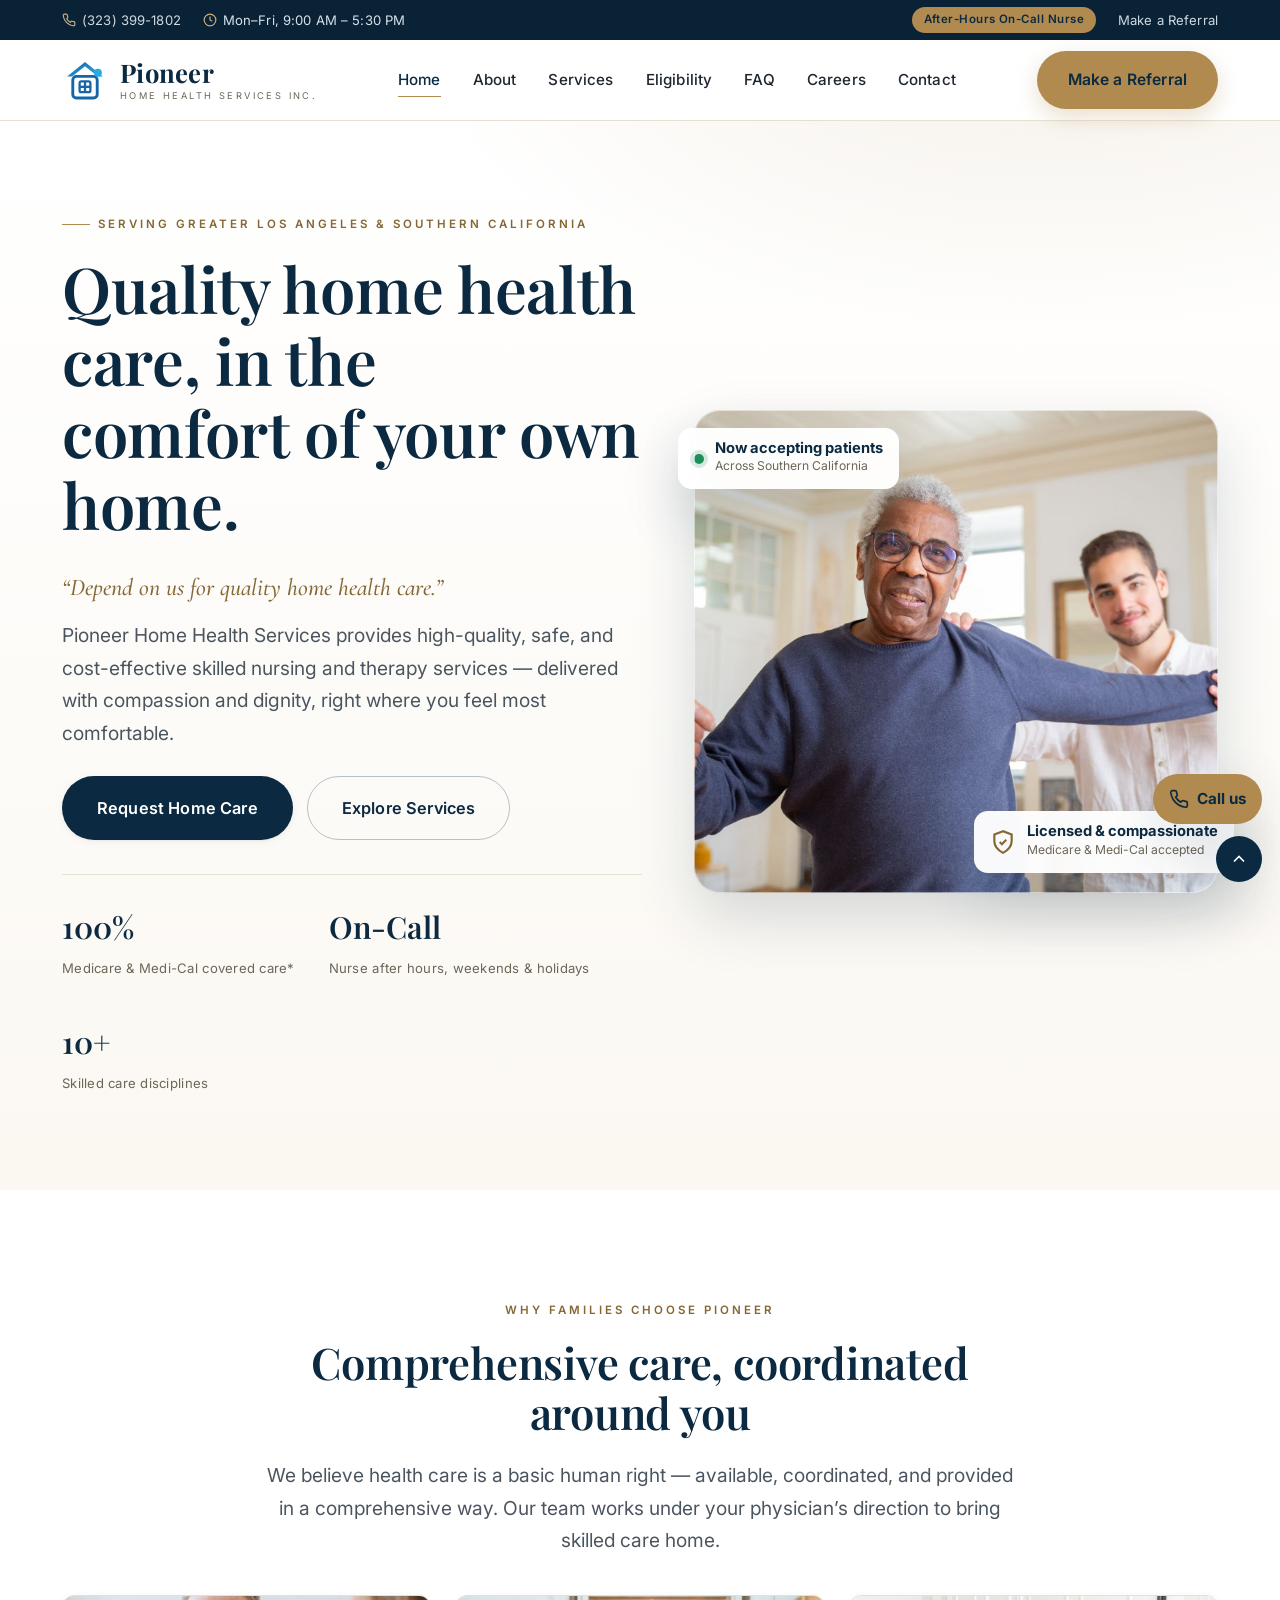
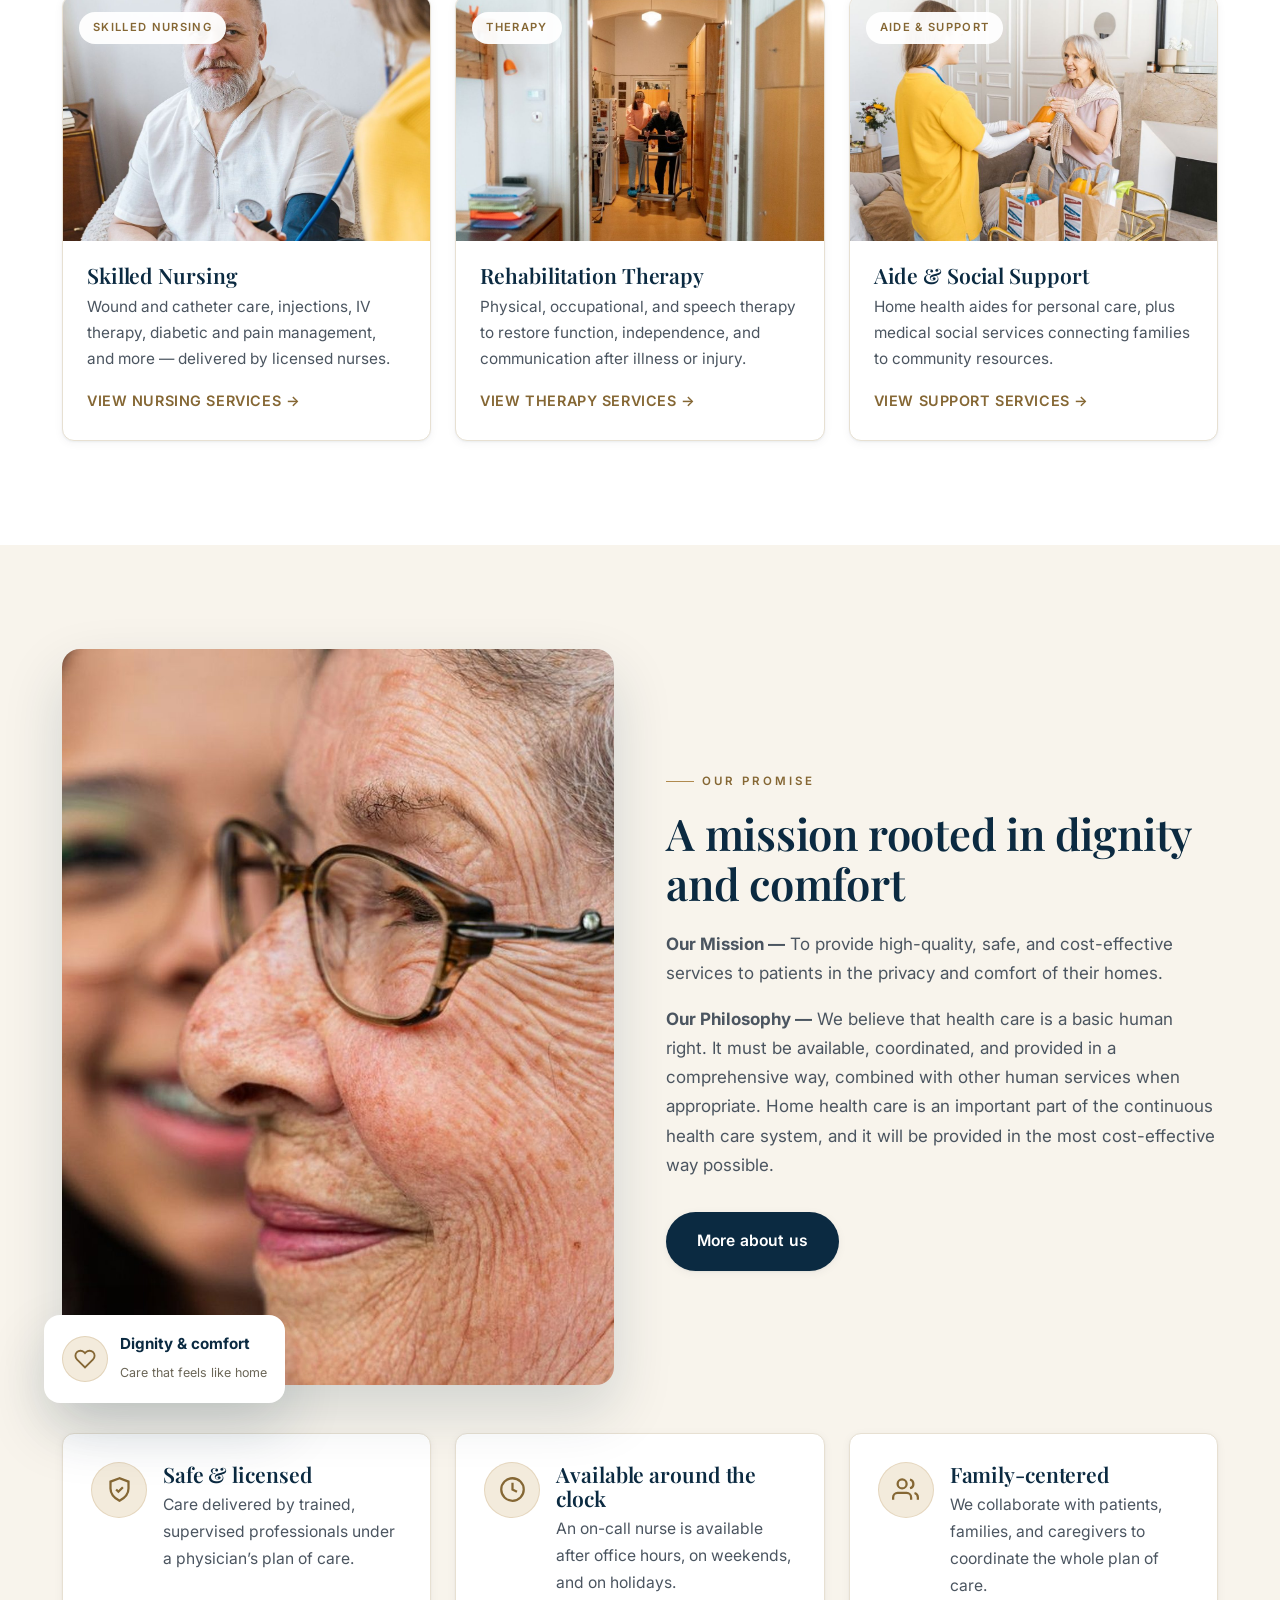
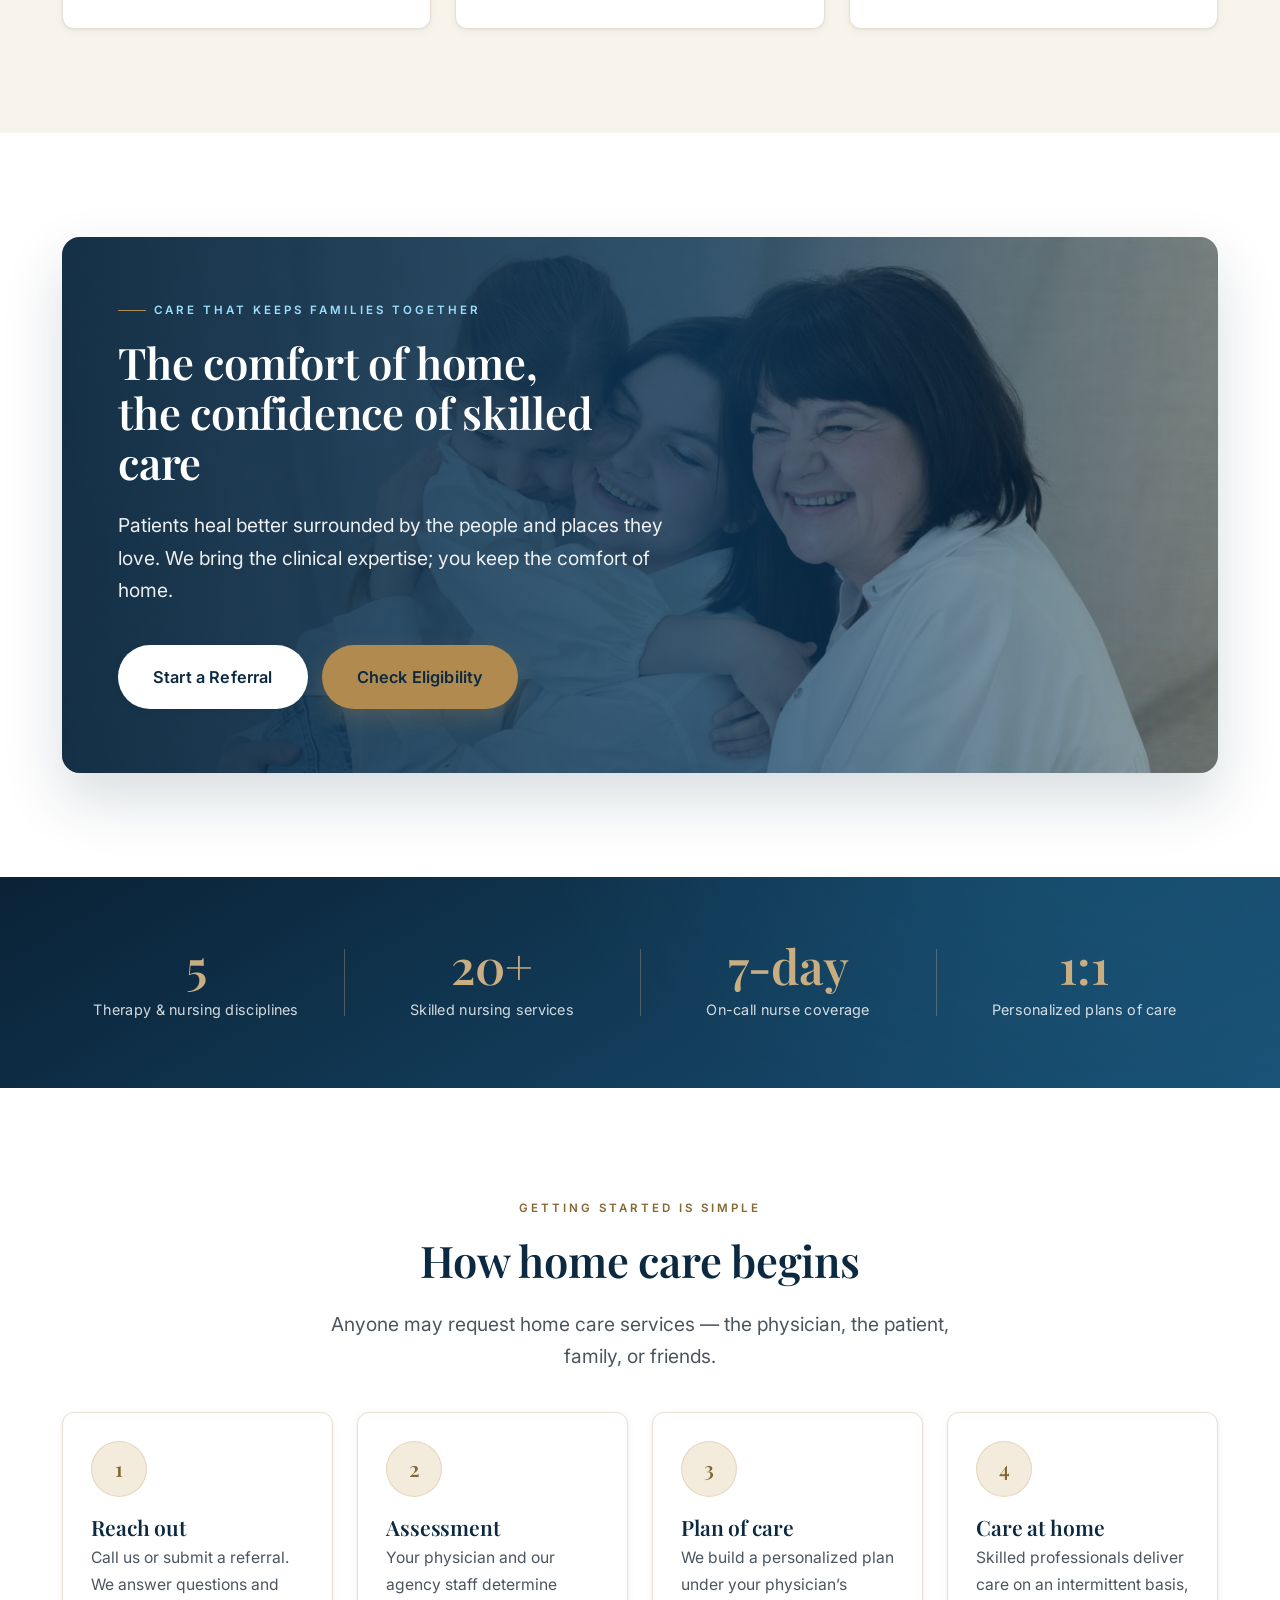
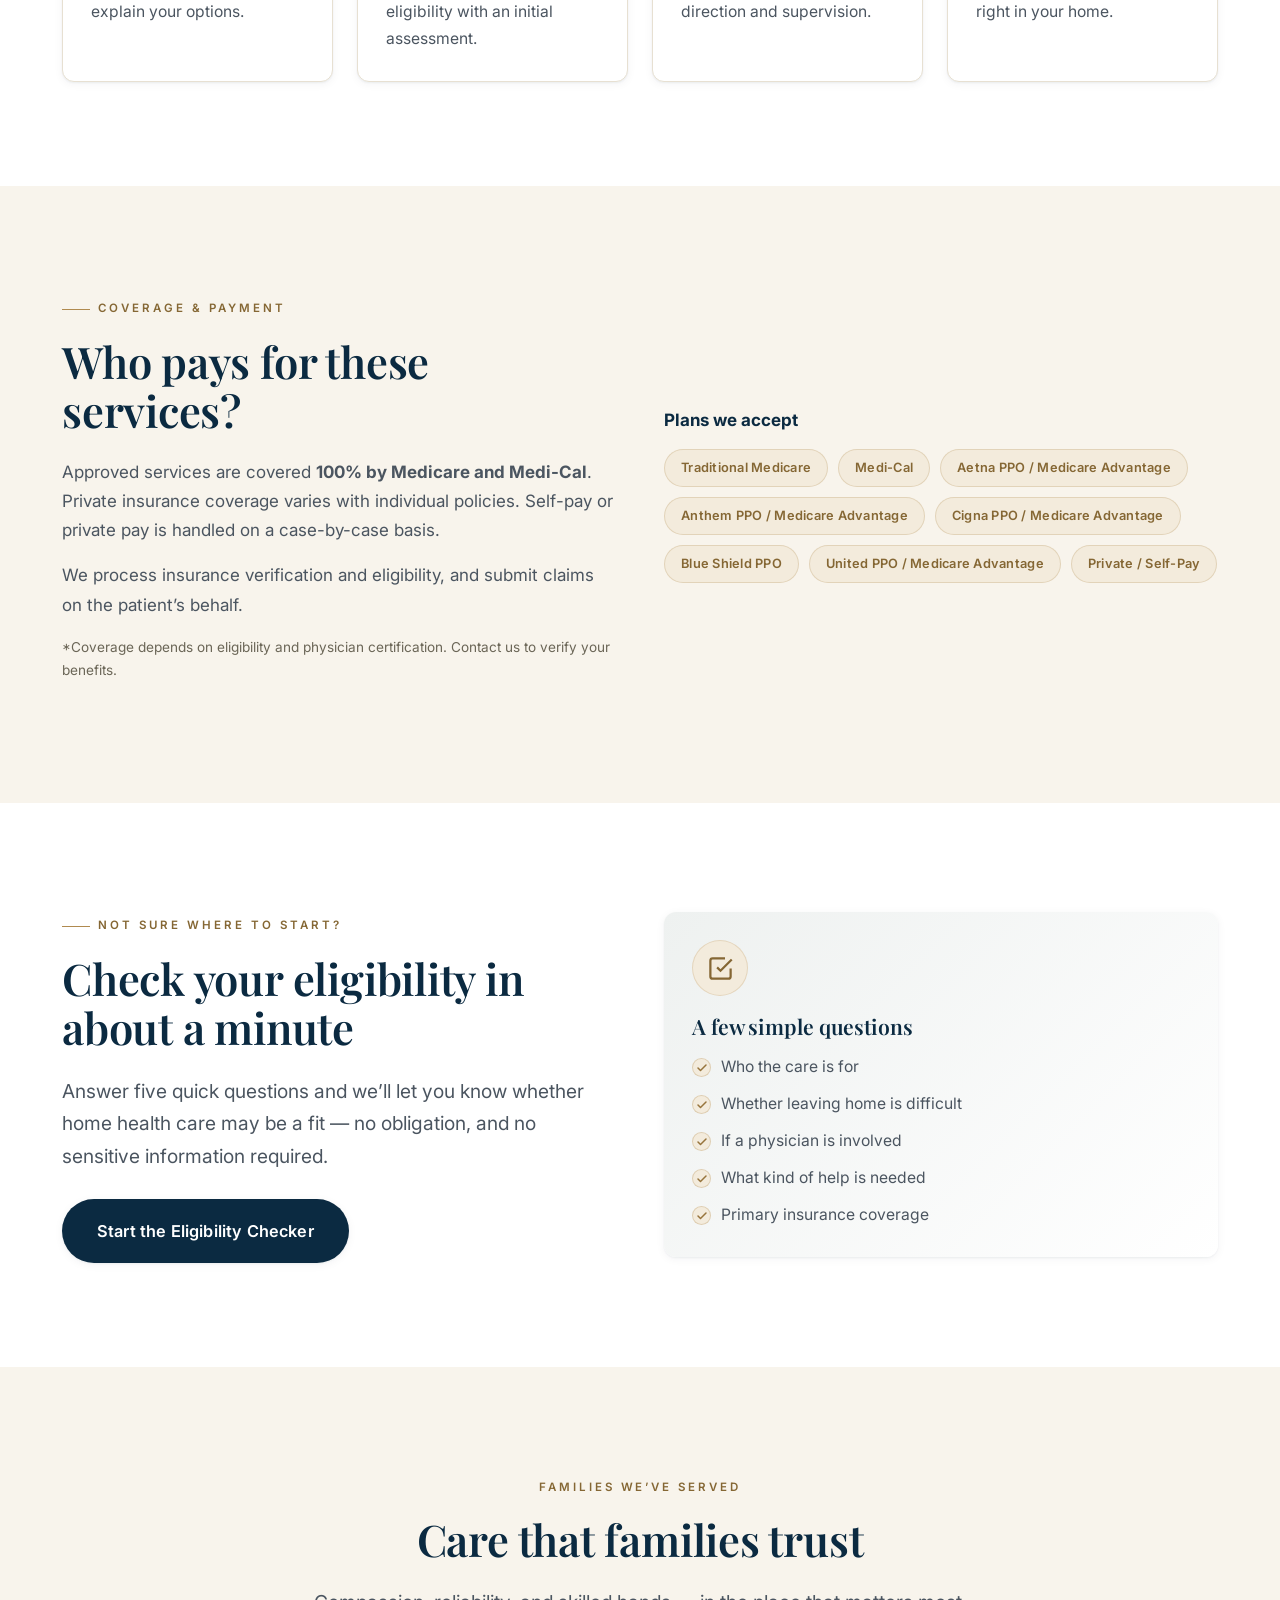
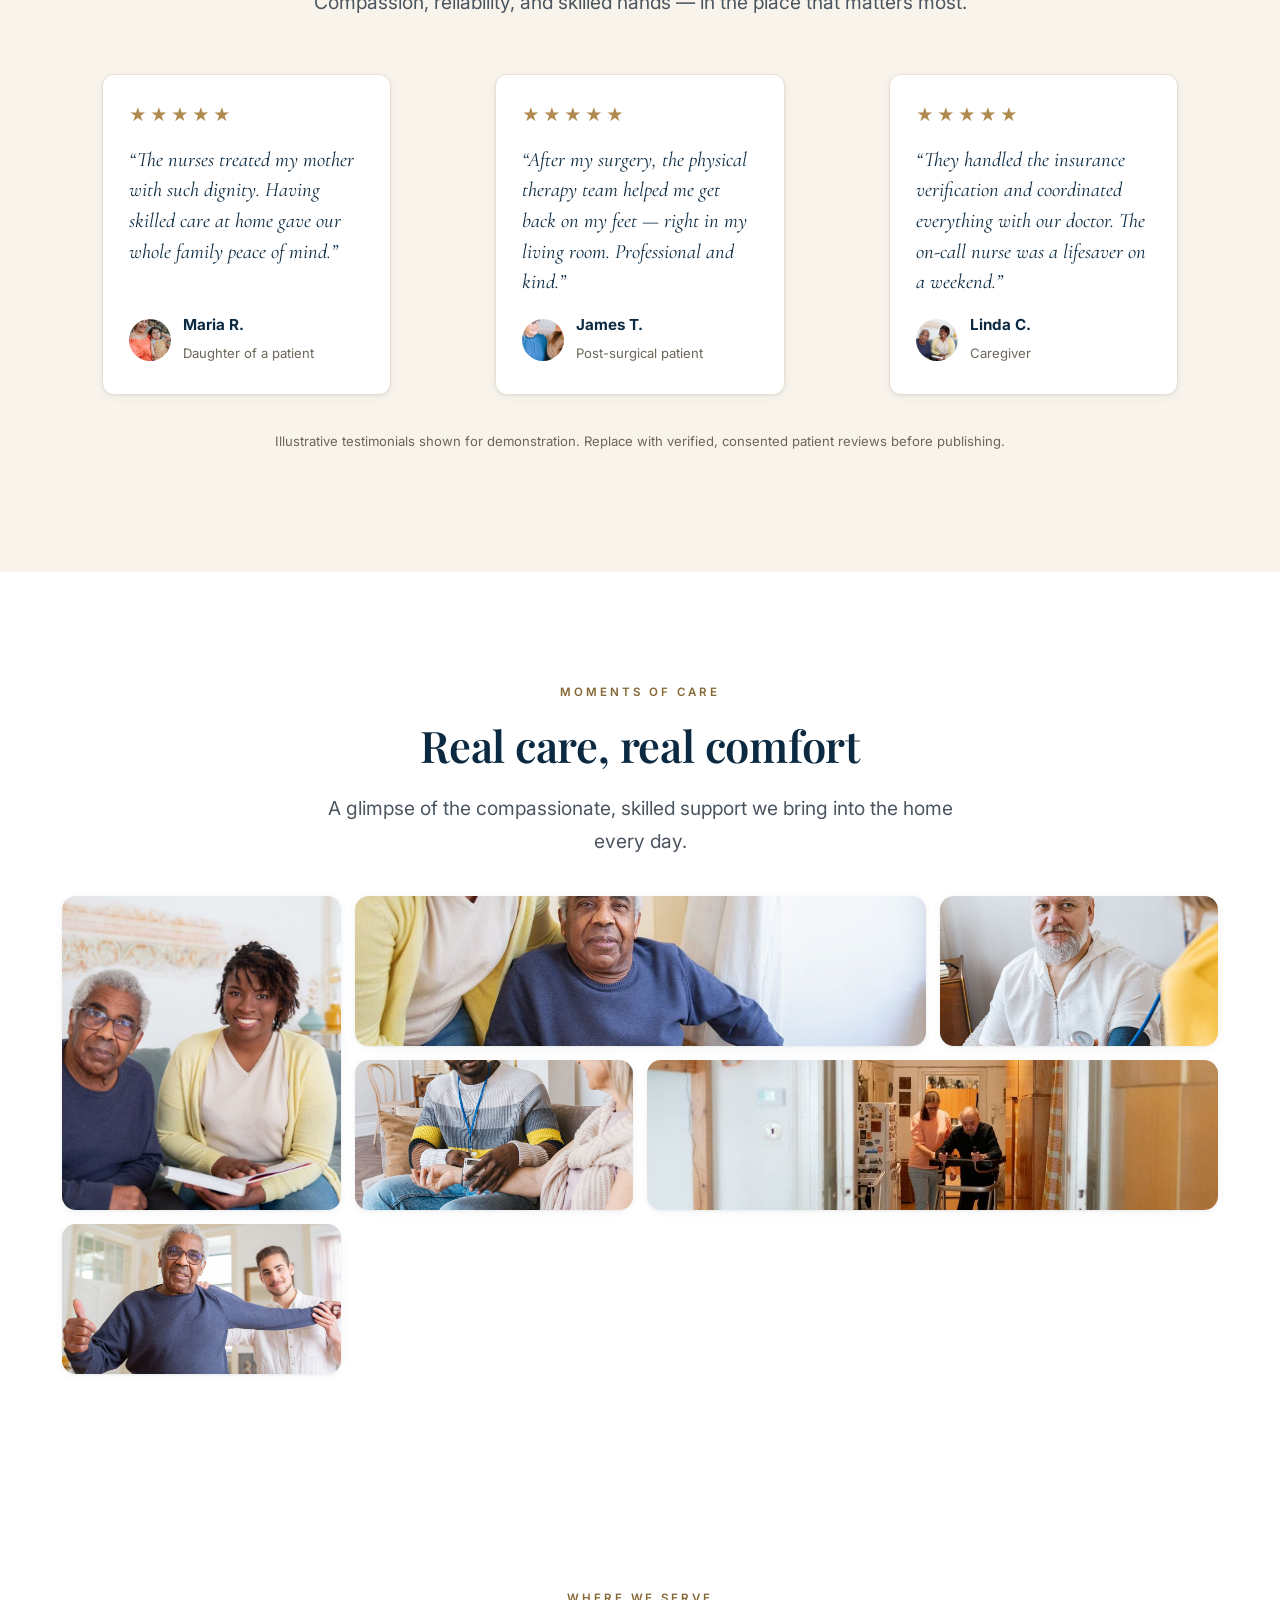
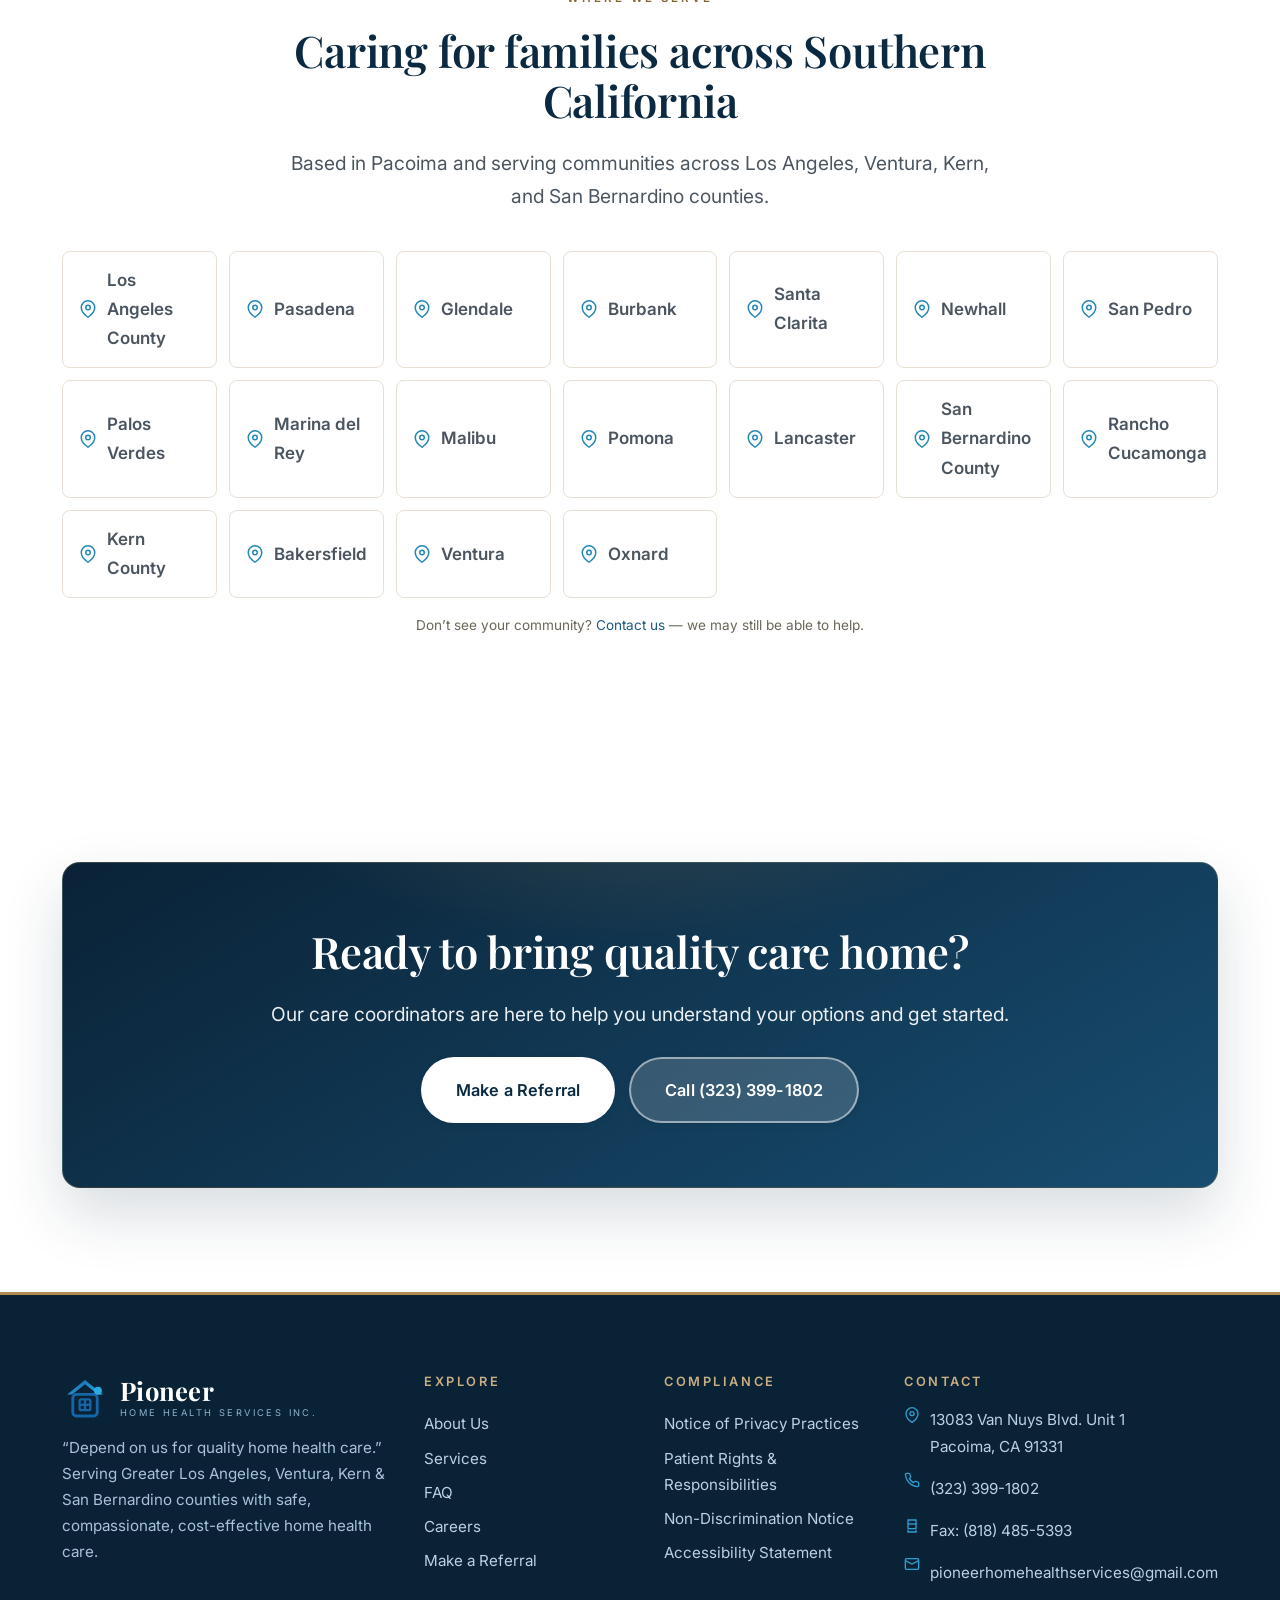
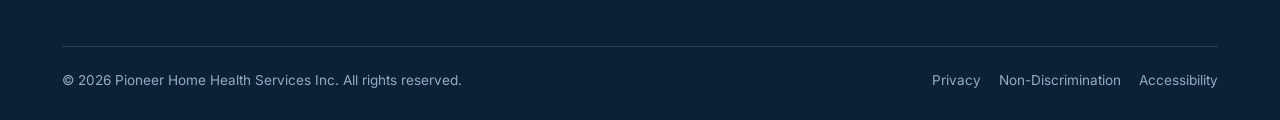
==== commit d1176dcc: "Update content to correct brochure - Add IVIG (intravenous immunoglobulin) therapy to skilled nursin" ====
--- a/index.html
+++ b/index.html
@@ -4,7 +4,7 @@
 <meta charset="UTF-8">
 <meta name="viewport" content="width=device-width, initial-scale=1">
 <title>Pioneer Home Health Services Inc. | Quality Home Health Care in Pacoima, CA</title>
-<meta name="description" content="Pioneer Home Health Services Inc. provides high-quality, safe, cost-effective skilled nursing, physical, occupational and speech therapy, and home health aide care in the comfort of your home. Serving Pacoima and the San Fernando Valley.">
+<meta name="description" content="Pioneer Home Health Services Inc. provides high-quality, safe, cost-effective skilled nursing, physical, occupational and speech therapy, and home health aide care in the comfort of your home. Serving Greater Los Angeles, Ventura, Kern &amp; San Bernardino counties.">
 <meta name="theme-color" content="#0B2A41">
 <link rel="canonical" href="https://pioneerhhs.com/index.html">
 <!-- Open Graph / social sharing -->
@@ -16,7 +16,7 @@
 <meta property="og:image" content="https://pioneerhhs.com/assets/img/photos/hero.jpg">
 <meta name="twitter:card" content="summary_large_image">
 <meta name="twitter:title" content="Pioneer Home Health Services — Quality Home Health Care">
-<meta name="twitter:description" content="Compassionate, skilled home health care in Pacoima &amp; the San Fernando Valley. Medicare &amp; Medi-Cal accepted.">
+<meta name="twitter:description" content="Compassionate, skilled home health care across Greater Los Angeles &amp; Southern California. Medicare &amp; Medi-Cal accepted.">
 <meta name="twitter:image" content="https://pioneerhhs.com/assets/img/photos/hero.jpg">
 <link rel="icon" href="assets/img/logo.svg" type="image/svg+xml">
 <link rel="preconnect" href="https://fonts.googleapis.com">
@@ -89,7 +89,7 @@
     <div class="container">
       <div class="hero__grid">
         <div>
-          <span class="eyebrow">Pacoima &amp; the San Fernando Valley</span>
+          <span class="eyebrow">Serving Greater Los Angeles &amp; Southern California</span>
           <h1>Quality home health care, in the comfort&nbsp;of your own home.</h1>
           <p class="hero__tag">“Depend on us for quality home health care.”</p>
           <p class="lead">Pioneer Home Health Services provides high-quality, safe, and cost-effective skilled nursing and therapy services — delivered with compassion and dignity, right where you feel most comfortable.</p>
@@ -112,7 +112,7 @@
             </div>
             <div class="hero__chip hero__chip--tl">
               <span class="dot-ok" aria-hidden="true"></span>
-              <span><strong>Now accepting patients</strong><span>Across the San Fernando Valley</span></span>
+              <span><strong>Now accepting patients</strong><span>Across Southern California</span></span>
             </div>
             <div class="hero__chip hero__chip--br">
               <svg width="26" height="26" viewBox="0 0 24 24" fill="none" stroke="currentColor" stroke-width="2"><path d="M12 2 4 5v6c0 5 3.4 8.5 8 11 4.6-2.5 8-6 8-11V5z"/><path d="m9 12 2 2 4-4"/></svg>
@@ -257,13 +257,18 @@
           <p>We process insurance verification and eligibility, and submit claims on the patient’s behalf.</p>
           <p class="text-muted" style="font-size:.85rem;">*Coverage depends on eligibility and physician certification. Contact us to verify your benefits.</p>
         </div>
-        <div class="pill-row reveal">
-          <span class="pill">Medicare</span>
-          <span class="pill">Medi-Cal</span>
-          <span class="pill">Private Insurance</span>
-          <span class="pill">Private / Self-Pay</span>
-          <span class="pill">Insurance verification</span>
-          <span class="pill">Claims submitted for you</span>
+        <div class="reveal">
+          <p style="font-weight:700;color:var(--brand-navy);margin-bottom:14px;">Plans we accept</p>
+          <div class="pill-row">
+            <span class="pill">Traditional Medicare</span>
+            <span class="pill">Medi-Cal</span>
+            <span class="pill">Aetna PPO / Medicare Advantage</span>
+            <span class="pill">Anthem PPO / Medicare Advantage</span>
+            <span class="pill">Cigna PPO / Medicare Advantage</span>
+            <span class="pill">Blue Shield PPO</span>
+            <span class="pill">United PPO / Medicare Advantage</span>
+            <span class="pill">Private / Self-Pay</span>
+          </div>
         </div>
       </div>
     </div>
@@ -349,20 +354,30 @@
   <!-- ===== SERVICE AREA ===== -->
   <section class="section">
     <div class="container">
-      <div class="center" style="max-width:680px;margin-inline:auto;">
+      <div class="center" style="max-width:720px;margin-inline:auto;">
         <span class="eyebrow">Where we serve</span>
-        <h2>Proudly serving the San Fernando Valley</h2>
-        <p class="lead mx-auto">Based in Pacoima and caring for patients across the surrounding communities.</p>
+        <h2>Caring for families across Southern California</h2>
+        <p class="lead mx-auto">Based in Pacoima and serving communities across Los Angeles, Ventura, Kern, and San Bernardino counties.</p>
       </div>
       <div class="area-grid mt-4 reveal">
-        <div class="area"><svg width="18" height="18" viewBox="0 0 24 24" fill="none" stroke="currentColor" stroke-width="2"><path d="M21 10c0 7-9 13-9 13s-9-6-9-13a9 9 0 0 1 18 0z"/><circle cx="12" cy="10" r="3"/></svg>Pacoima</div>
-        <div class="area"><svg width="18" height="18" viewBox="0 0 24 24" fill="none" stroke="currentColor" stroke-width="2"><path d="M21 10c0 7-9 13-9 13s-9-6-9-13a9 9 0 0 1 18 0z"/><circle cx="12" cy="10" r="3"/></svg>San Fernando</div>
-        <div class="area"><svg width="18" height="18" viewBox="0 0 24 24" fill="none" stroke="currentColor" stroke-width="2"><path d="M21 10c0 7-9 13-9 13s-9-6-9-13a9 9 0 0 1 18 0z"/><circle cx="12" cy="10" r="3"/></svg>Sylmar</div>
-        <div class="area"><svg width="18" height="18" viewBox="0 0 24 24" fill="none" stroke="currentColor" stroke-width="2"><path d="M21 10c0 7-9 13-9 13s-9-6-9-13a9 9 0 0 1 18 0z"/><circle cx="12" cy="10" r="3"/></svg>Mission Hills</div>
-        <div class="area"><svg width="18" height="18" viewBox="0 0 24 24" fill="none" stroke="currentColor" stroke-width="2"><path d="M21 10c0 7-9 13-9 13s-9-6-9-13a9 9 0 0 1 18 0z"/><circle cx="12" cy="10" r="3"/></svg>Arleta</div>
-        <div class="area"><svg width="18" height="18" viewBox="0 0 24 24" fill="none" stroke="currentColor" stroke-width="2"><path d="M21 10c0 7-9 13-9 13s-9-6-9-13a9 9 0 0 1 18 0z"/><circle cx="12" cy="10" r="3"/></svg>Sun Valley</div>
-        <div class="area"><svg width="18" height="18" viewBox="0 0 24 24" fill="none" stroke="currentColor" stroke-width="2"><path d="M21 10c0 7-9 13-9 13s-9-6-9-13a9 9 0 0 1 18 0z"/><circle cx="12" cy="10" r="3"/></svg>North Hills</div>
-        <div class="area"><svg width="18" height="18" viewBox="0 0 24 24" fill="none" stroke="currentColor" stroke-width="2"><path d="M21 10c0 7-9 13-9 13s-9-6-9-13a9 9 0 0 1 18 0z"/><circle cx="12" cy="10" r="3"/></svg>Panorama City</div>
+        <div class="area"><svg width="18" height="18" viewBox="0 0 24 24" fill="none" stroke="currentColor" stroke-width="2"><path d="M21 10c0 7-9 13-9 13s-9-6-9-13a9 9 0 0 1 18 0z"/><circle cx="12" cy="10" r="3"/></svg>Los Angeles County</div>
+        <div class="area"><svg width="18" height="18" viewBox="0 0 24 24" fill="none" stroke="currentColor" stroke-width="2"><path d="M21 10c0 7-9 13-9 13s-9-6-9-13a9 9 0 0 1 18 0z"/><circle cx="12" cy="10" r="3"/></svg>Pasadena</div>
+        <div class="area"><svg width="18" height="18" viewBox="0 0 24 24" fill="none" stroke="currentColor" stroke-width="2"><path d="M21 10c0 7-9 13-9 13s-9-6-9-13a9 9 0 0 1 18 0z"/><circle cx="12" cy="10" r="3"/></svg>Glendale</div>
+        <div class="area"><svg width="18" height="18" viewBox="0 0 24 24" fill="none" stroke="currentColor" stroke-width="2"><path d="M21 10c0 7-9 13-9 13s-9-6-9-13a9 9 0 0 1 18 0z"/><circle cx="12" cy="10" r="3"/></svg>Burbank</div>
+        <div class="area"><svg width="18" height="18" viewBox="0 0 24 24" fill="none" stroke="currentColor" stroke-width="2"><path d="M21 10c0 7-9 13-9 13s-9-6-9-13a9 9 0 0 1 18 0z"/><circle cx="12" cy="10" r="3"/></svg>Santa Clarita</div>
+        <div class="area"><svg width="18" height="18" viewBox="0 0 24 24" fill="none" stroke="currentColor" stroke-width="2"><path d="M21 10c0 7-9 13-9 13s-9-6-9-13a9 9 0 0 1 18 0z"/><circle cx="12" cy="10" r="3"/></svg>Newhall</div>
+        <div class="area"><svg width="18" height="18" viewBox="0 0 24 24" fill="none" stroke="currentColor" stroke-width="2"><path d="M21 10c0 7-9 13-9 13s-9-6-9-13a9 9 0 0 1 18 0z"/><circle cx="12" cy="10" r="3"/></svg>San Pedro</div>
+        <div class="area"><svg width="18" height="18" viewBox="0 0 24 24" fill="none" stroke="currentColor" stroke-width="2"><path d="M21 10c0 7-9 13-9 13s-9-6-9-13a9 9 0 0 1 18 0z"/><circle cx="12" cy="10" r="3"/></svg>Palos Verdes</div>
+        <div class="area"><svg width="18" height="18" viewBox="0 0 24 24" fill="none" stroke="currentColor" stroke-width="2"><path d="M21 10c0 7-9 13-9 13s-9-6-9-13a9 9 0 0 1 18 0z"/><circle cx="12" cy="10" r="3"/></svg>Marina del Rey</div>
+        <div class="area"><svg width="18" height="18" viewBox="0 0 24 24" fill="none" stroke="currentColor" stroke-width="2"><path d="M21 10c0 7-9 13-9 13s-9-6-9-13a9 9 0 0 1 18 0z"/><circle cx="12" cy="10" r="3"/></svg>Malibu</div>
+        <div class="area"><svg width="18" height="18" viewBox="0 0 24 24" fill="none" stroke="currentColor" stroke-width="2"><path d="M21 10c0 7-9 13-9 13s-9-6-9-13a9 9 0 0 1 18 0z"/><circle cx="12" cy="10" r="3"/></svg>Pomona</div>
+        <div class="area"><svg width="18" height="18" viewBox="0 0 24 24" fill="none" stroke="currentColor" stroke-width="2"><path d="M21 10c0 7-9 13-9 13s-9-6-9-13a9 9 0 0 1 18 0z"/><circle cx="12" cy="10" r="3"/></svg>Lancaster</div>
+        <div class="area"><svg width="18" height="18" viewBox="0 0 24 24" fill="none" stroke="currentColor" stroke-width="2"><path d="M21 10c0 7-9 13-9 13s-9-6-9-13a9 9 0 0 1 18 0z"/><circle cx="12" cy="10" r="3"/></svg>San Bernardino County</div>
+        <div class="area"><svg width="18" height="18" viewBox="0 0 24 24" fill="none" stroke="currentColor" stroke-width="2"><path d="M21 10c0 7-9 13-9 13s-9-6-9-13a9 9 0 0 1 18 0z"/><circle cx="12" cy="10" r="3"/></svg>Rancho Cucamonga</div>
+        <div class="area"><svg width="18" height="18" viewBox="0 0 24 24" fill="none" stroke="currentColor" stroke-width="2"><path d="M21 10c0 7-9 13-9 13s-9-6-9-13a9 9 0 0 1 18 0z"/><circle cx="12" cy="10" r="3"/></svg>Kern County</div>
+        <div class="area"><svg width="18" height="18" viewBox="0 0 24 24" fill="none" stroke="currentColor" stroke-width="2"><path d="M21 10c0 7-9 13-9 13s-9-6-9-13a9 9 0 0 1 18 0z"/><circle cx="12" cy="10" r="3"/></svg>Bakersfield</div>
+        <div class="area"><svg width="18" height="18" viewBox="0 0 24 24" fill="none" stroke="currentColor" stroke-width="2"><path d="M21 10c0 7-9 13-9 13s-9-6-9-13a9 9 0 0 1 18 0z"/><circle cx="12" cy="10" r="3"/></svg>Ventura</div>
+        <div class="area"><svg width="18" height="18" viewBox="0 0 24 24" fill="none" stroke="currentColor" stroke-width="2"><path d="M21 10c0 7-9 13-9 13s-9-6-9-13a9 9 0 0 1 18 0z"/><circle cx="12" cy="10" r="3"/></svg>Oxnard</div>
       </div>
       <p class="center text-muted" style="font-size:.85rem;margin-top:16px;">Don’t see your community? <a href="contact.html">Contact us</a> — we may still be able to help.</p>
     </div>
@@ -393,7 +408,7 @@
           <img src="assets/img/logo.svg" alt="" style="height:46px">
           <span class="brand__txt"><span class="brand__name">Pioneer</span><span class="brand__sub">Home Health Services Inc.</span></span>
         </div>
-        <p>“Depend on us for quality home health care.” Serving Pacoima and the San Fernando Valley with safe, compassionate, cost-effective home health care.</p>
+        <p>“Depend on us for quality home health care.” Serving Greater Los Angeles, Ventura, Kern &amp; San Bernardino counties with safe, compassionate, cost-effective home health care.</p>
       </div>
       <div>
         <h4>Explore</h4>
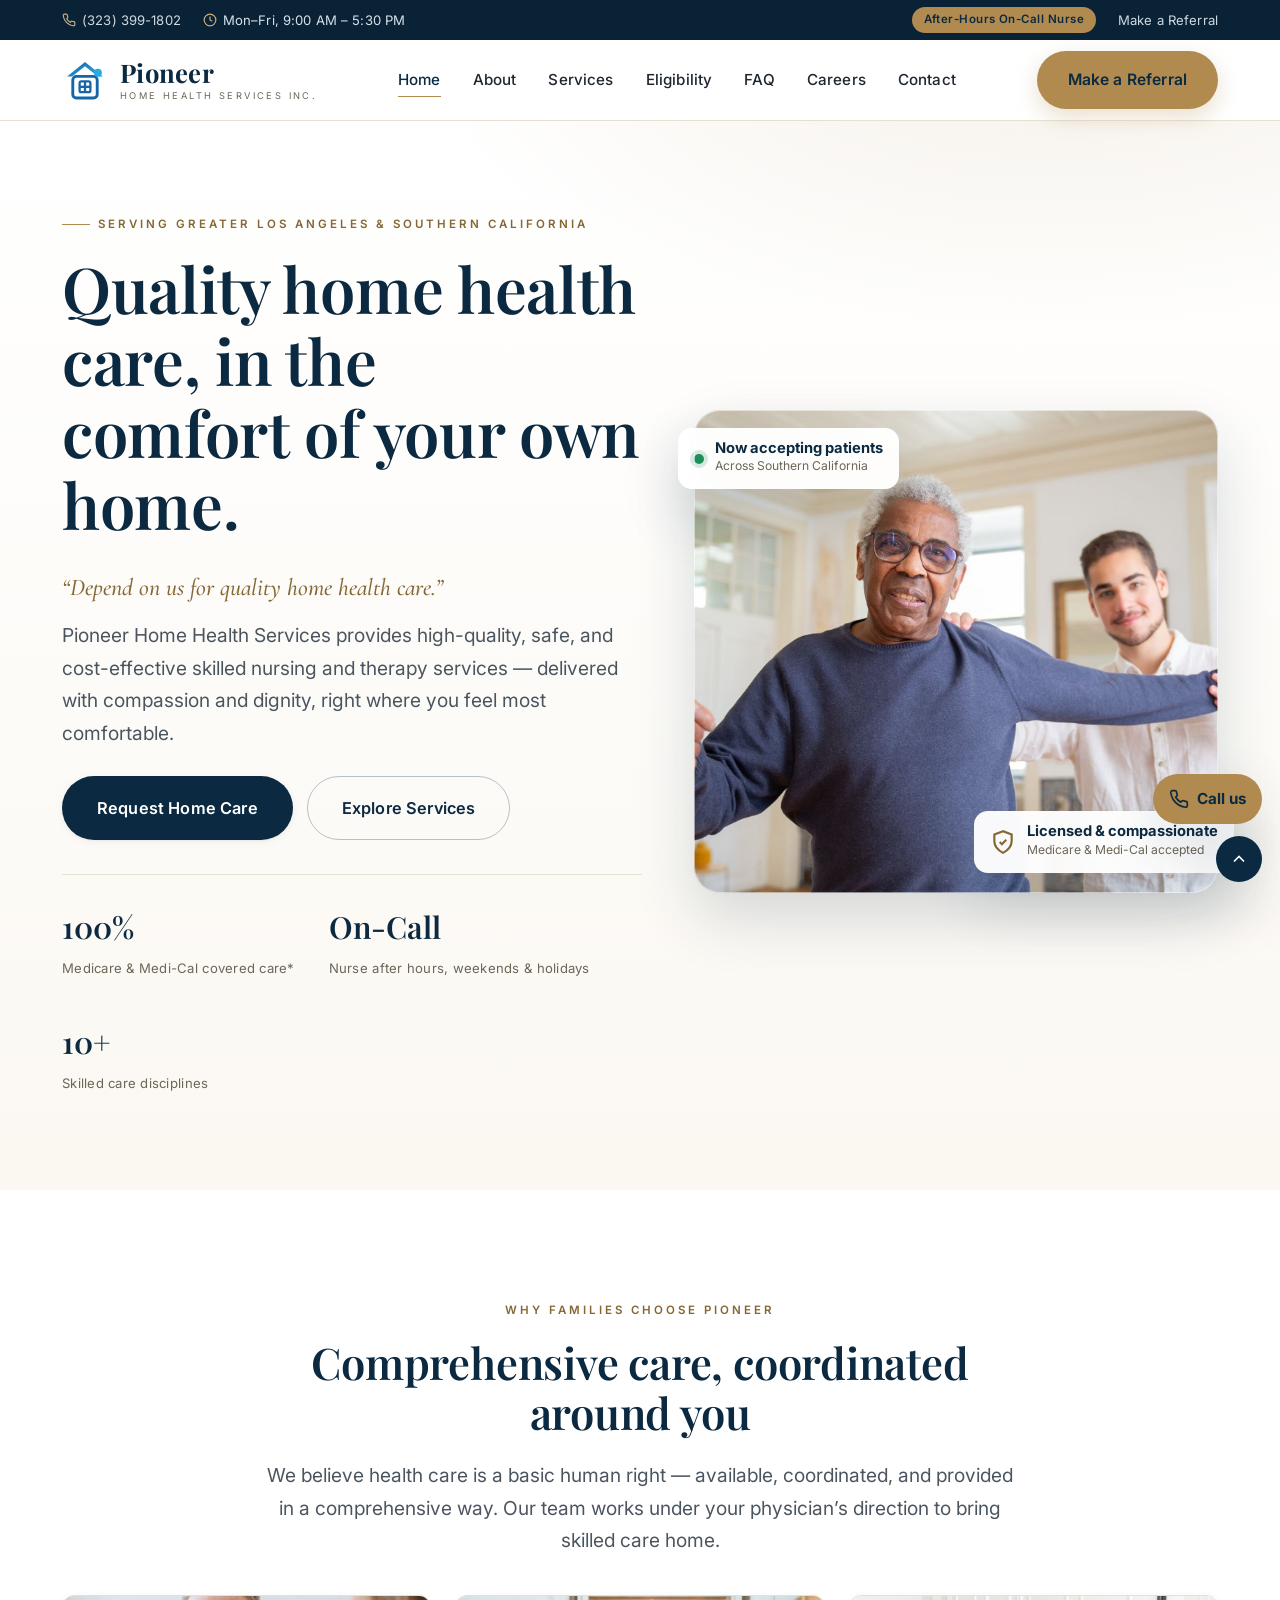
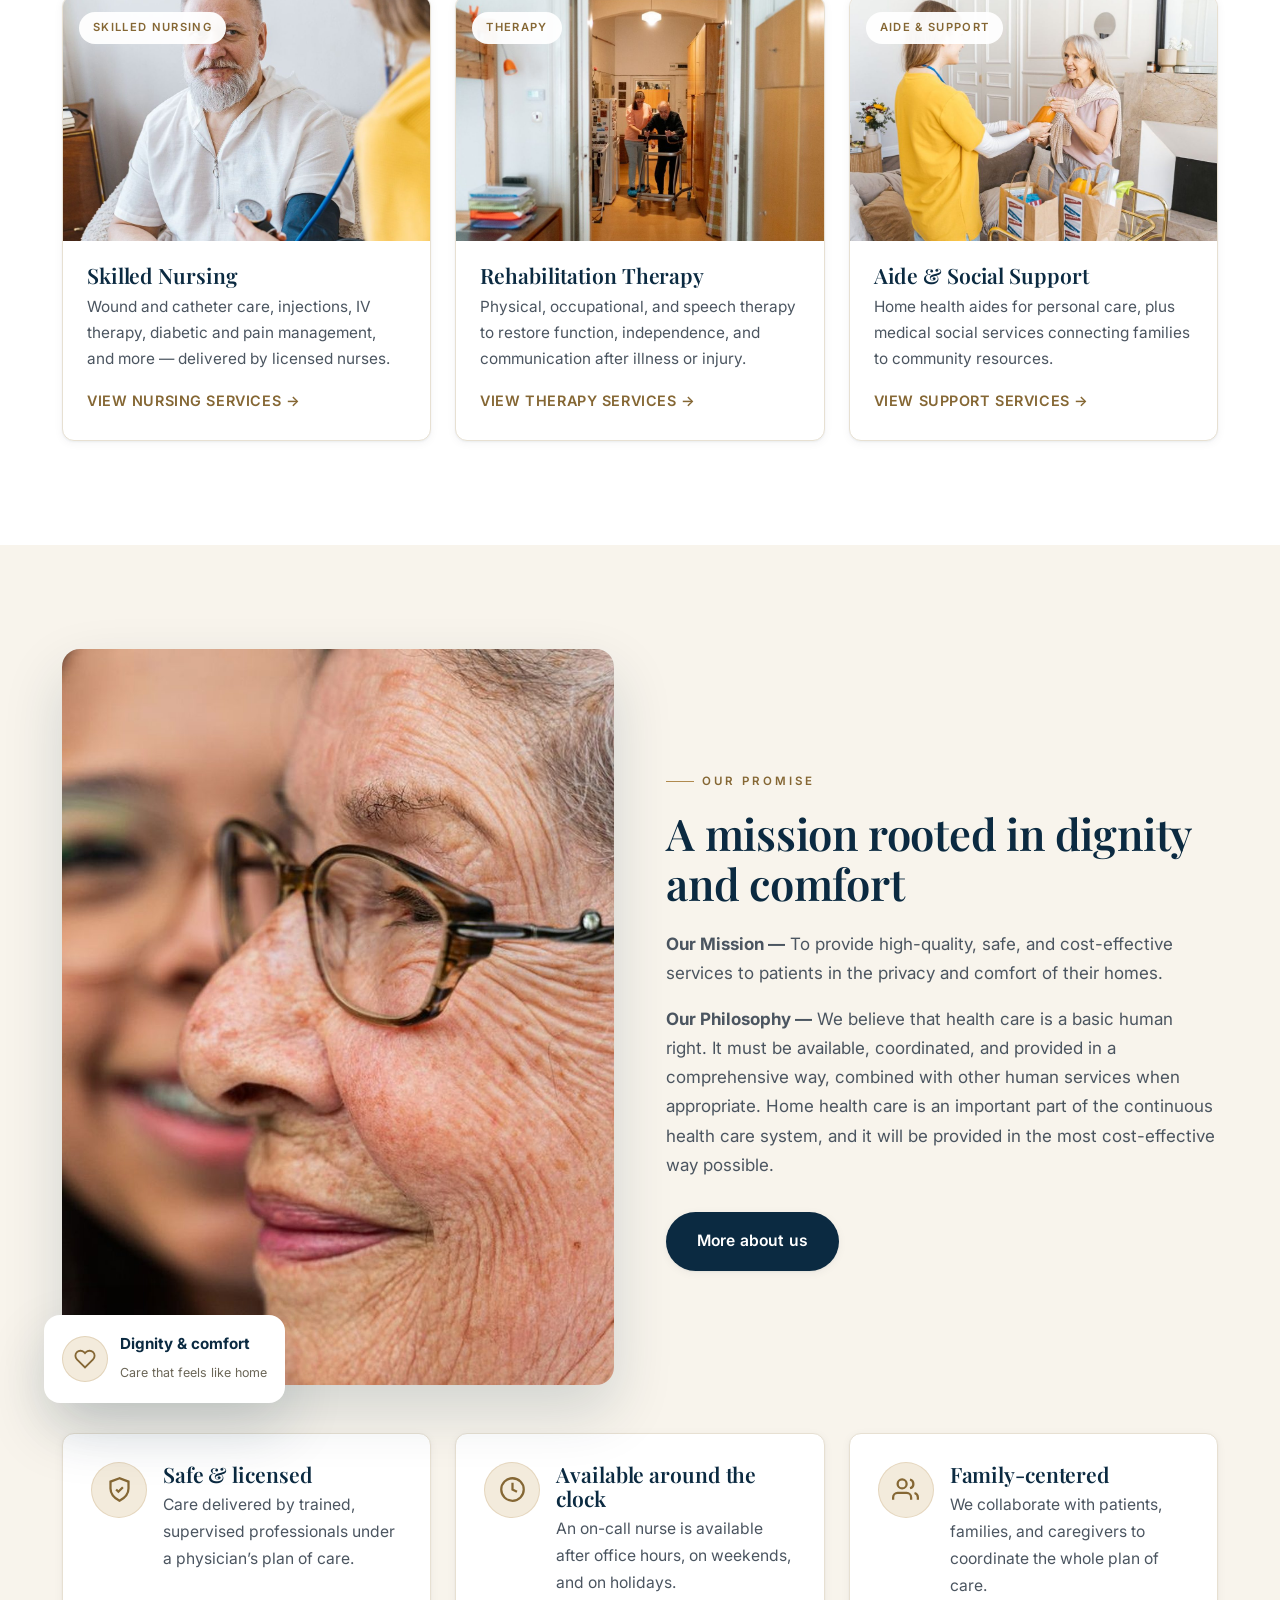
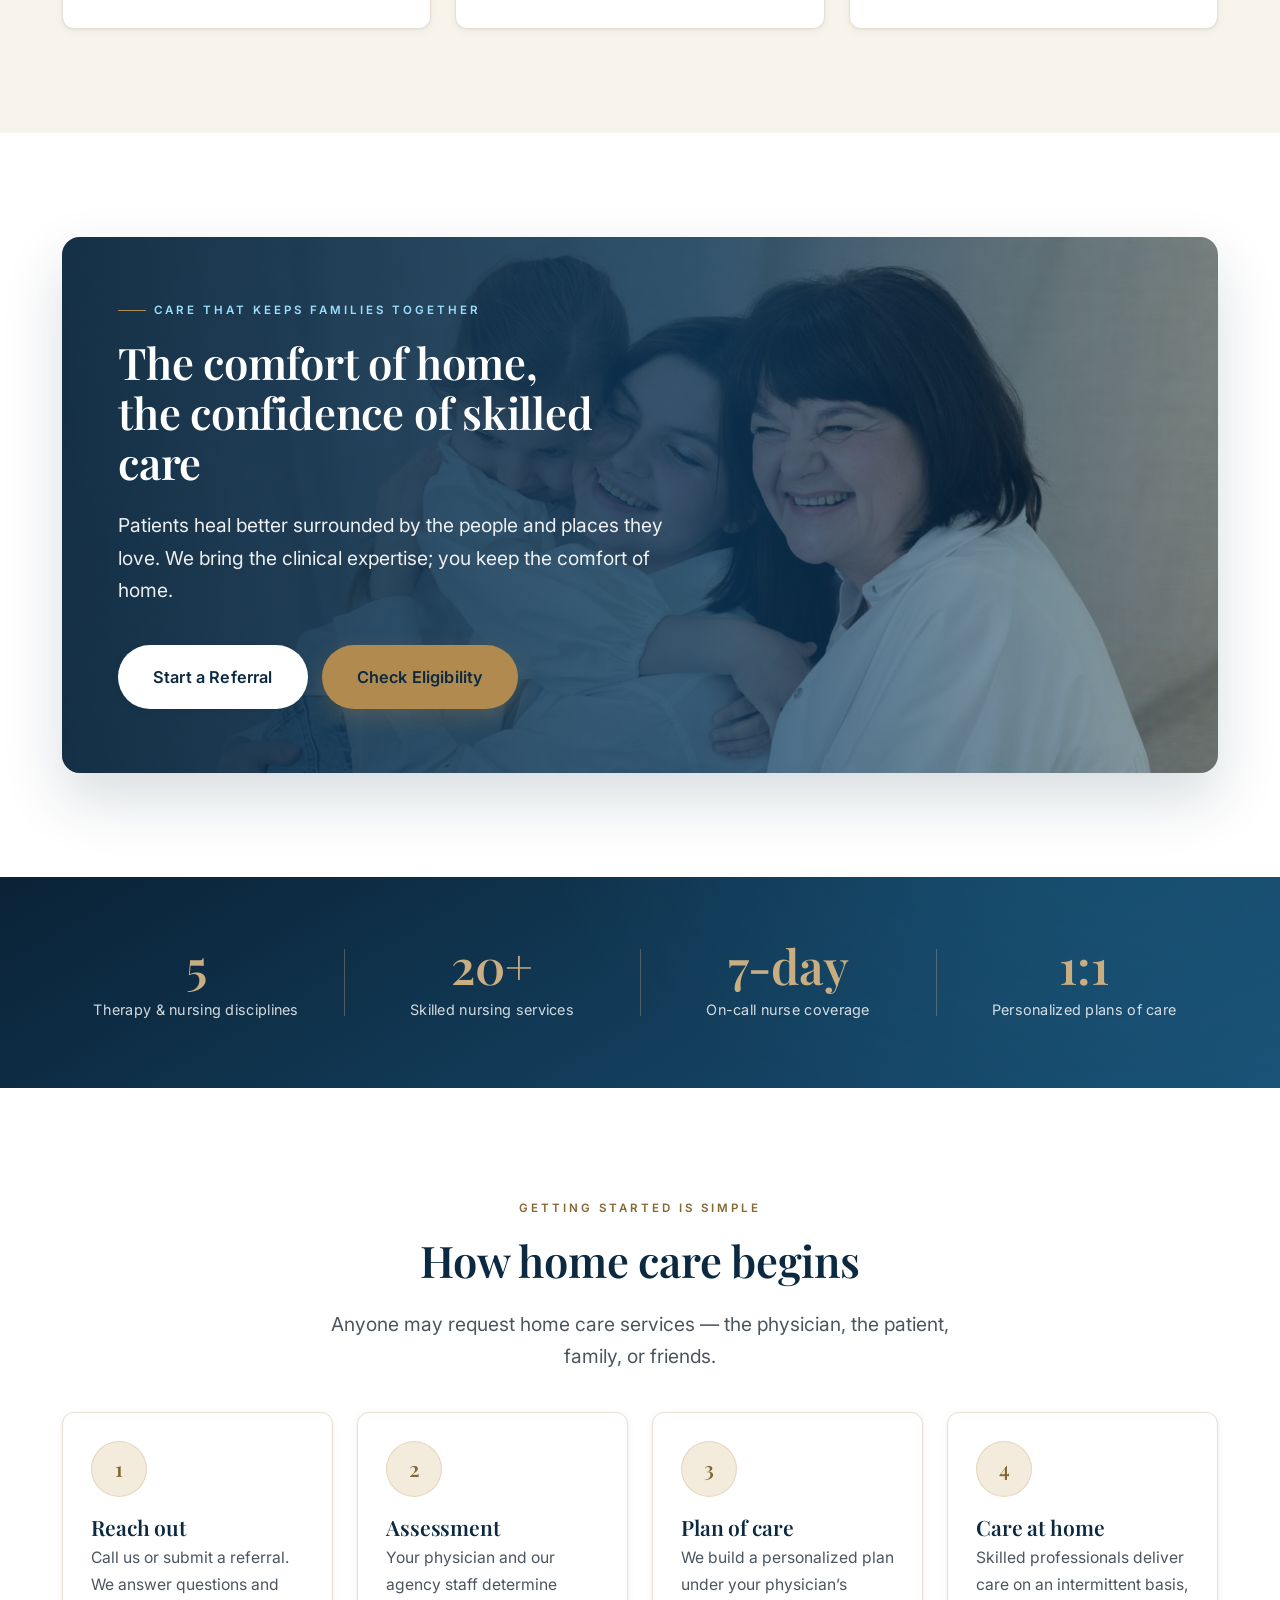
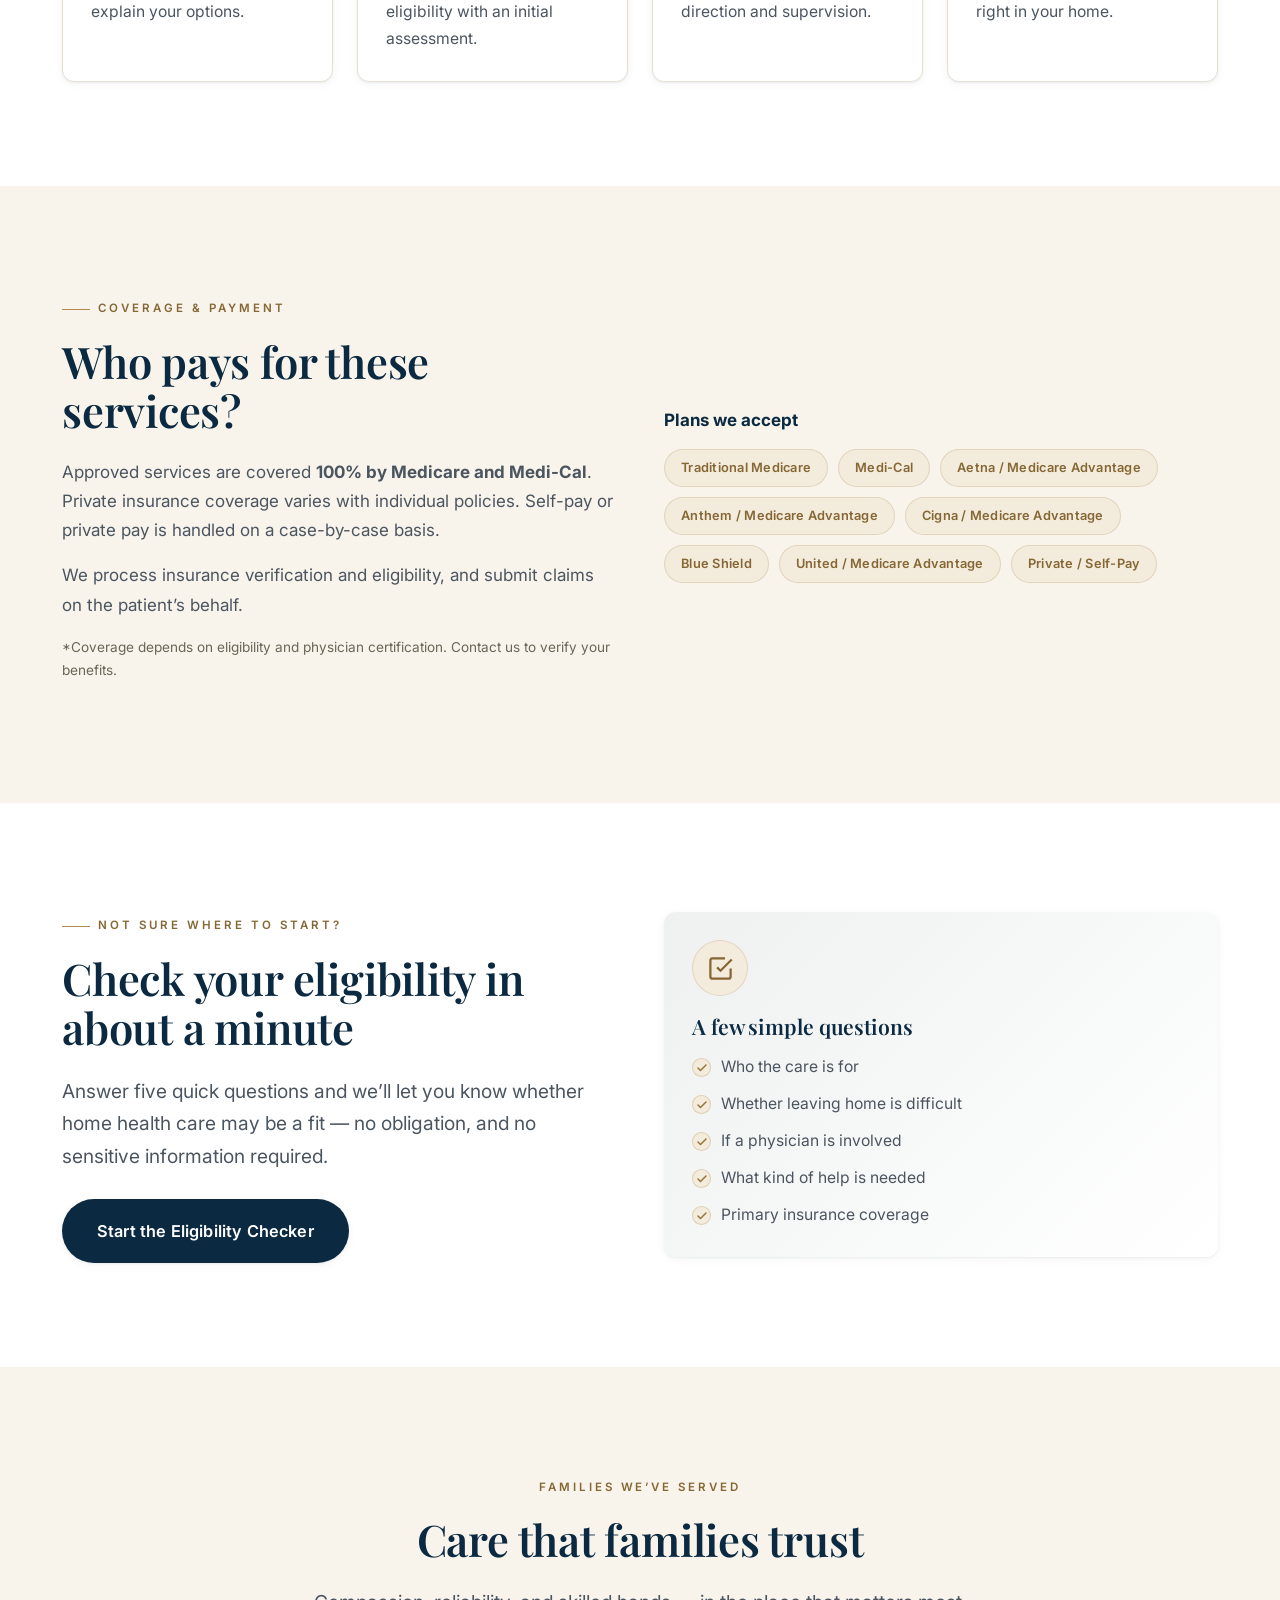
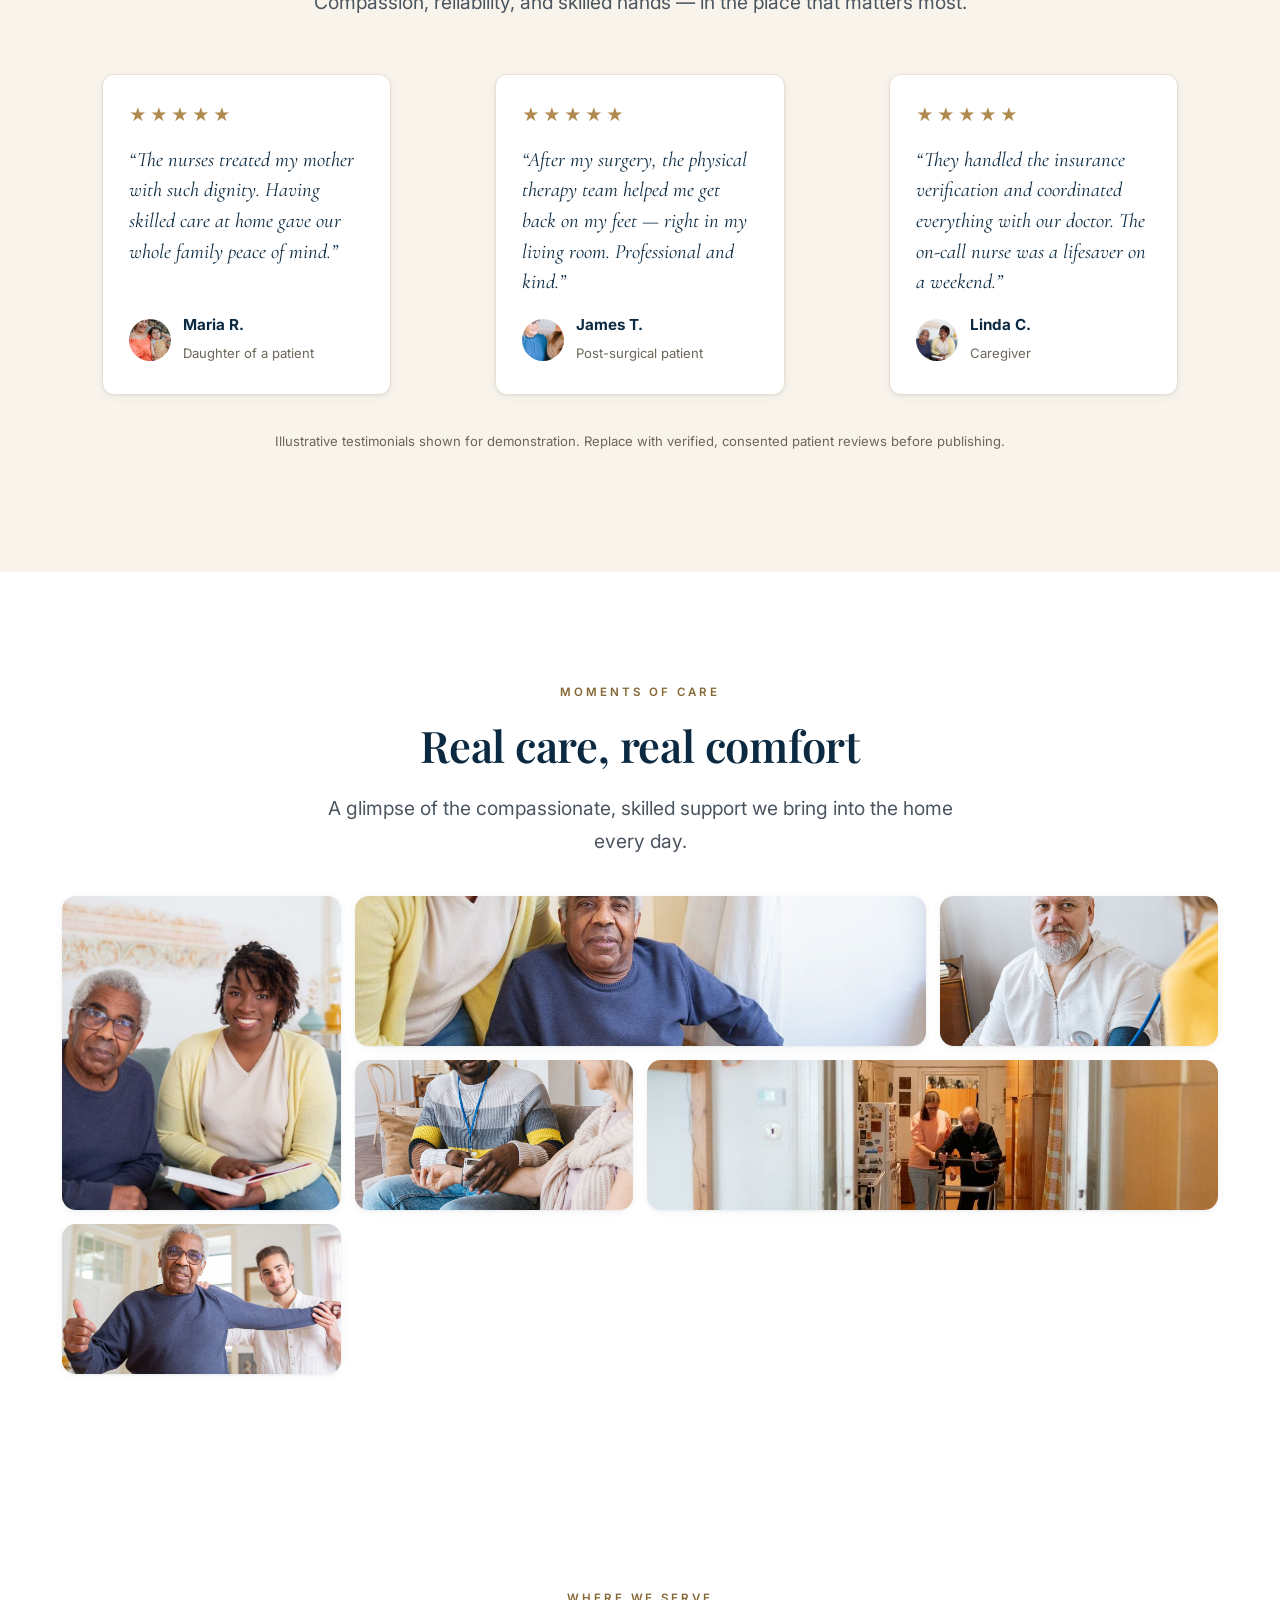
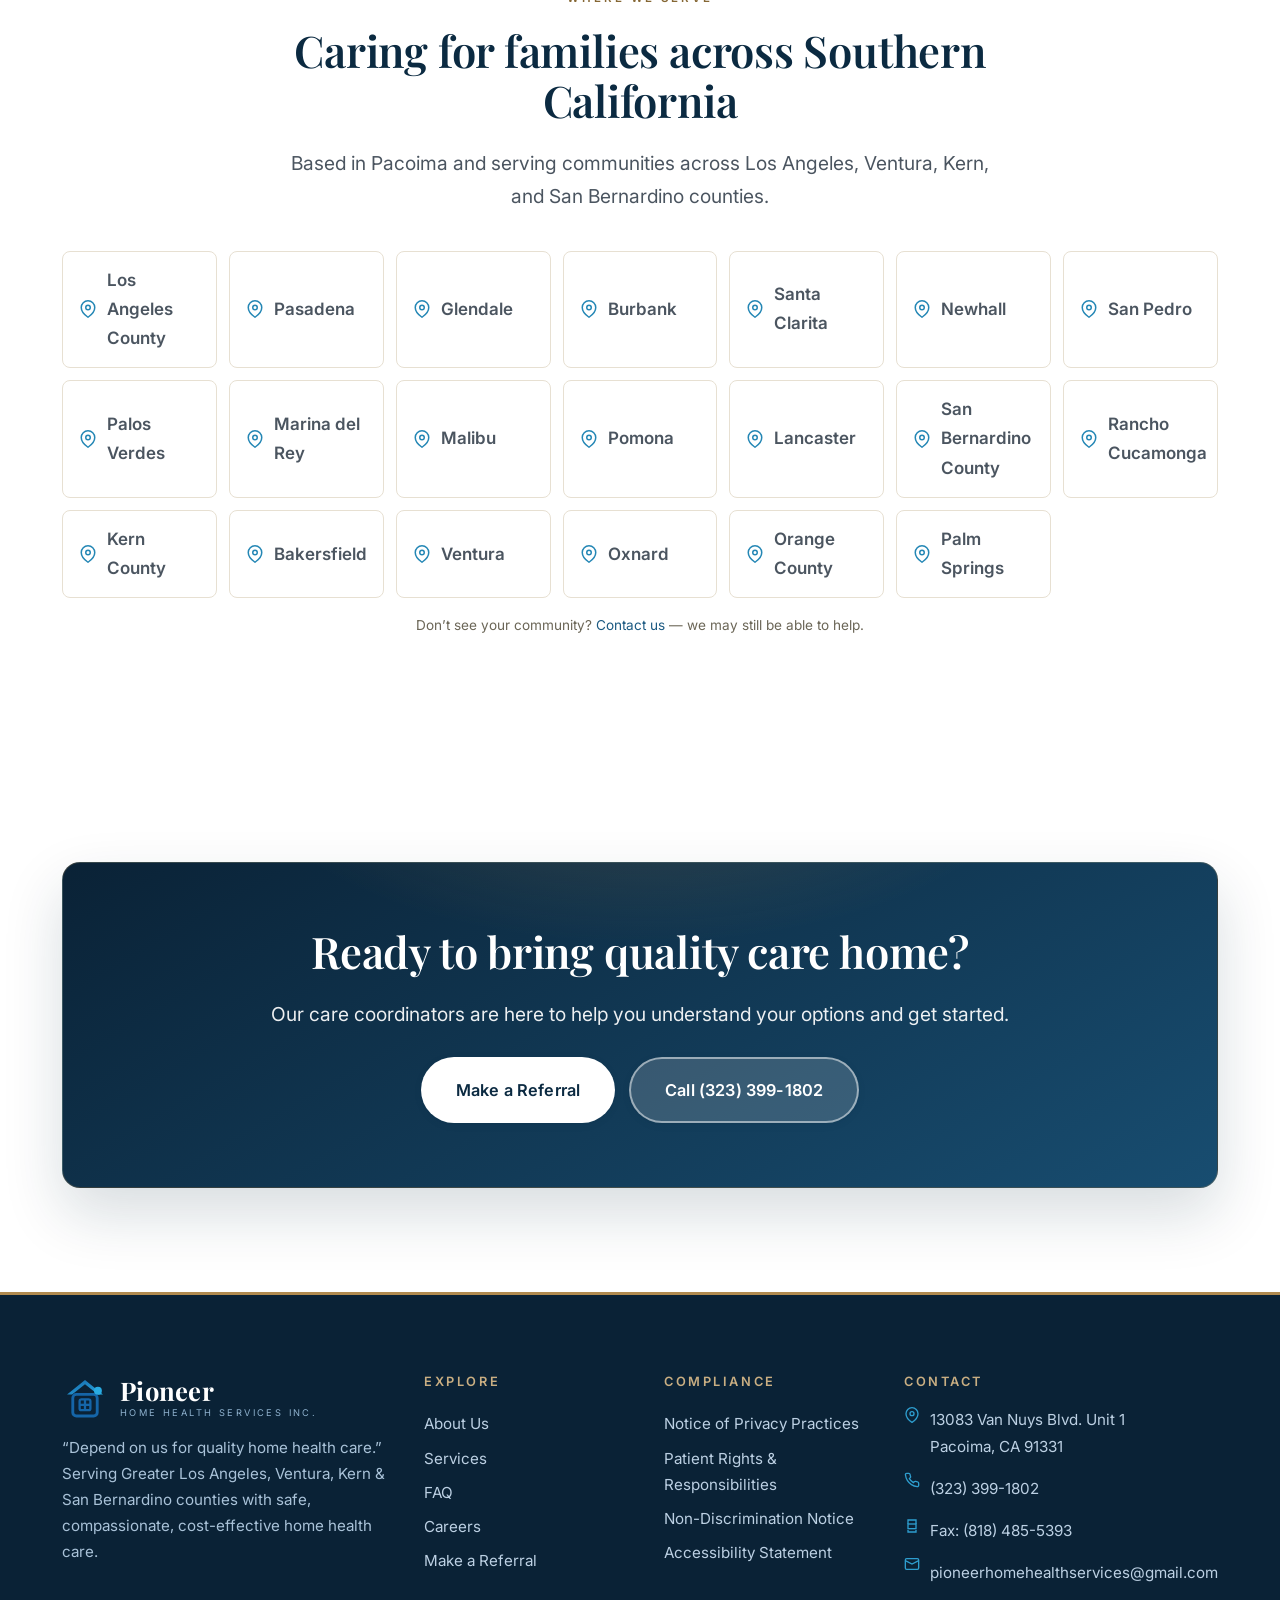
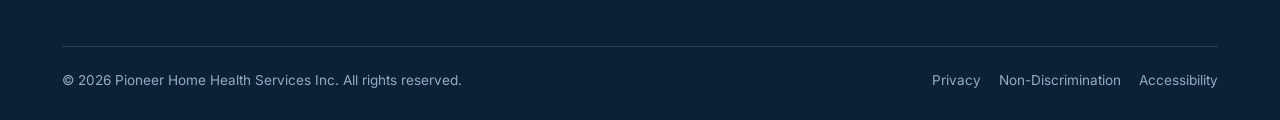
==== commit b457e2f9: "Remove "PPO" from plan names; add Orange County & Palm Springs Co-Authored-By: Claude Opus 4.8 <nore" ====
--- a/index.html
+++ b/index.html
@@ -262,11 +262,11 @@
           <div class="pill-row">
             <span class="pill">Traditional Medicare</span>
             <span class="pill">Medi-Cal</span>
-            <span class="pill">Aetna PPO / Medicare Advantage</span>
-            <span class="pill">Anthem PPO / Medicare Advantage</span>
-            <span class="pill">Cigna PPO / Medicare Advantage</span>
-            <span class="pill">Blue Shield PPO</span>
-            <span class="pill">United PPO / Medicare Advantage</span>
+            <span class="pill">Aetna / Medicare Advantage</span>
+            <span class="pill">Anthem / Medicare Advantage</span>
+            <span class="pill">Cigna / Medicare Advantage</span>
+            <span class="pill">Blue Shield</span>
+            <span class="pill">United / Medicare Advantage</span>
             <span class="pill">Private / Self-Pay</span>
           </div>
         </div>
@@ -378,6 +378,8 @@
         <div class="area"><svg width="18" height="18" viewBox="0 0 24 24" fill="none" stroke="currentColor" stroke-width="2"><path d="M21 10c0 7-9 13-9 13s-9-6-9-13a9 9 0 0 1 18 0z"/><circle cx="12" cy="10" r="3"/></svg>Bakersfield</div>
         <div class="area"><svg width="18" height="18" viewBox="0 0 24 24" fill="none" stroke="currentColor" stroke-width="2"><path d="M21 10c0 7-9 13-9 13s-9-6-9-13a9 9 0 0 1 18 0z"/><circle cx="12" cy="10" r="3"/></svg>Ventura</div>
         <div class="area"><svg width="18" height="18" viewBox="0 0 24 24" fill="none" stroke="currentColor" stroke-width="2"><path d="M21 10c0 7-9 13-9 13s-9-6-9-13a9 9 0 0 1 18 0z"/><circle cx="12" cy="10" r="3"/></svg>Oxnard</div>
+        <div class="area"><svg width="18" height="18" viewBox="0 0 24 24" fill="none" stroke="currentColor" stroke-width="2"><path d="M21 10c0 7-9 13-9 13s-9-6-9-13a9 9 0 0 1 18 0z"/><circle cx="12" cy="10" r="3"/></svg>Orange County</div>
+        <div class="area"><svg width="18" height="18" viewBox="0 0 24 24" fill="none" stroke="currentColor" stroke-width="2"><path d="M21 10c0 7-9 13-9 13s-9-6-9-13a9 9 0 0 1 18 0z"/><circle cx="12" cy="10" r="3"/></svg>Palm Springs</div>
       </div>
       <p class="center text-muted" style="font-size:.85rem;margin-top:16px;">Don’t see your community? <a href="contact.html">Contact us</a> — we may still be able to help.</p>
     </div>
